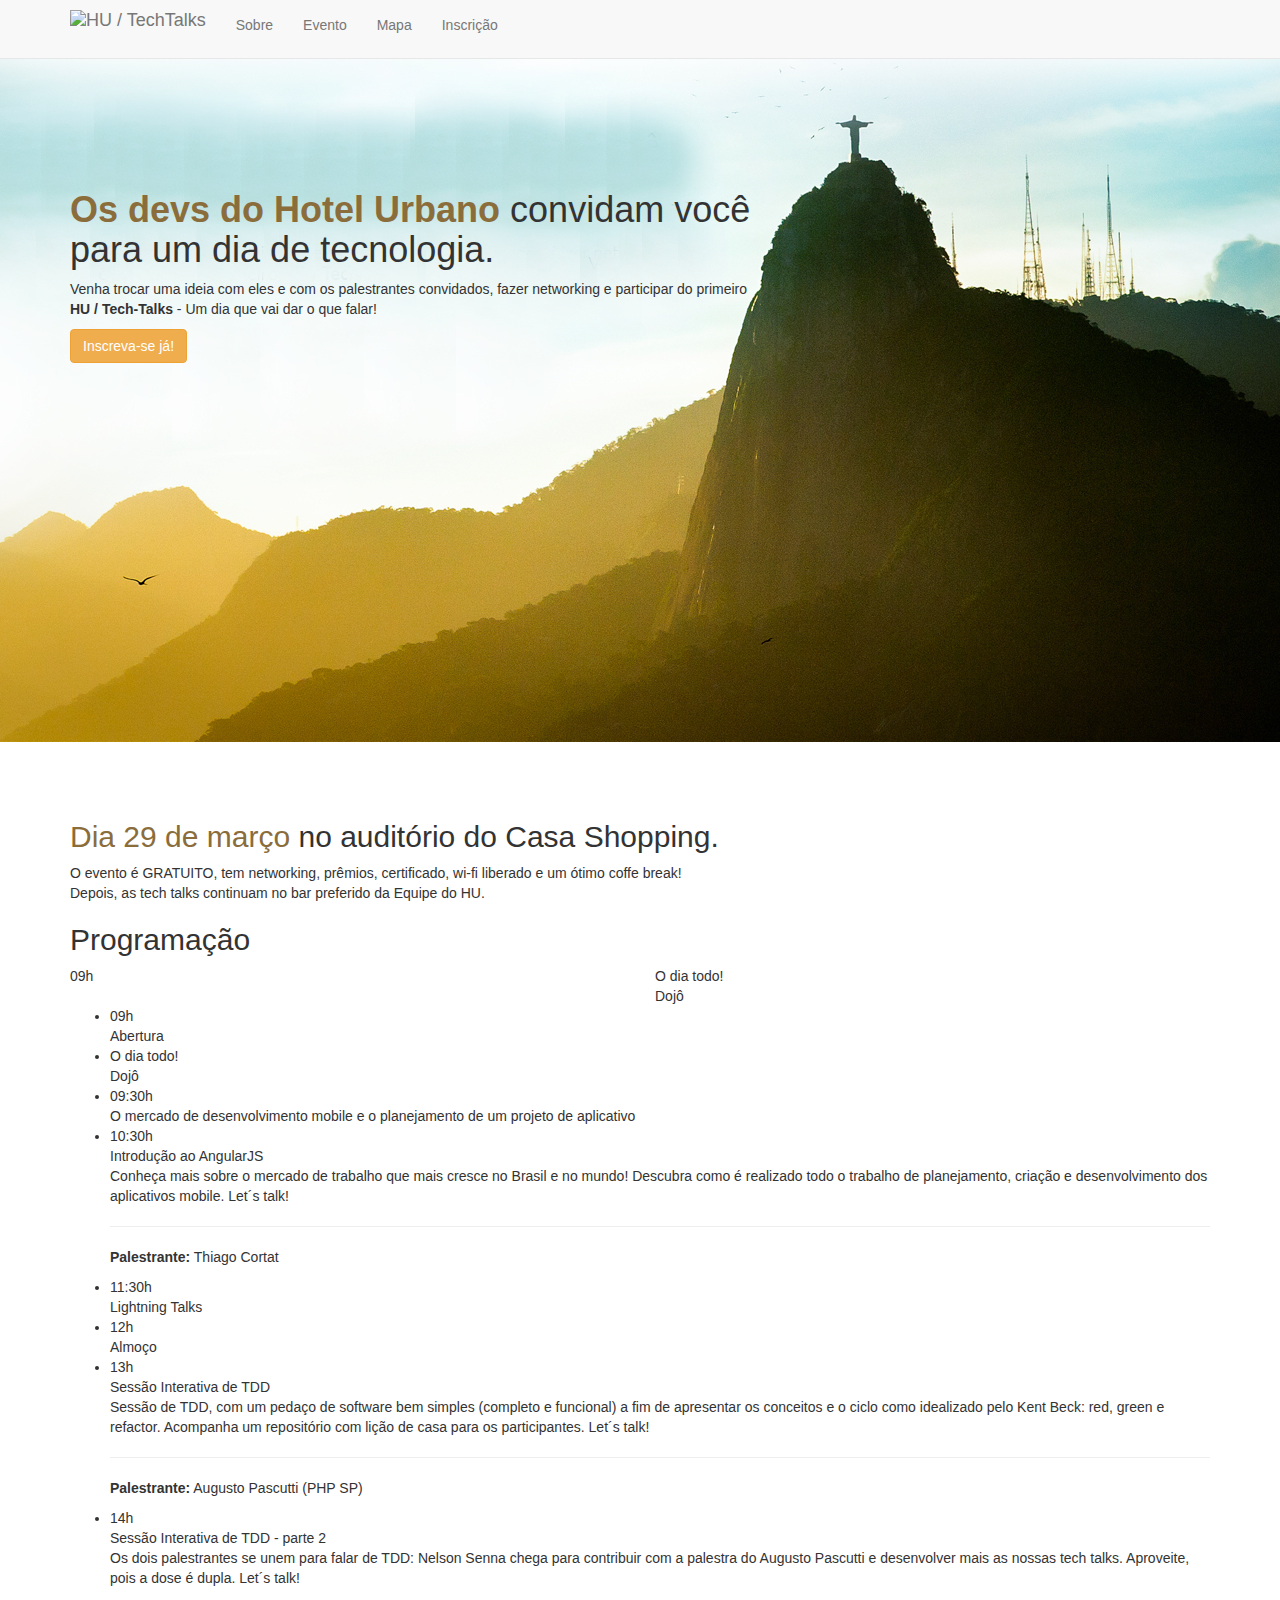
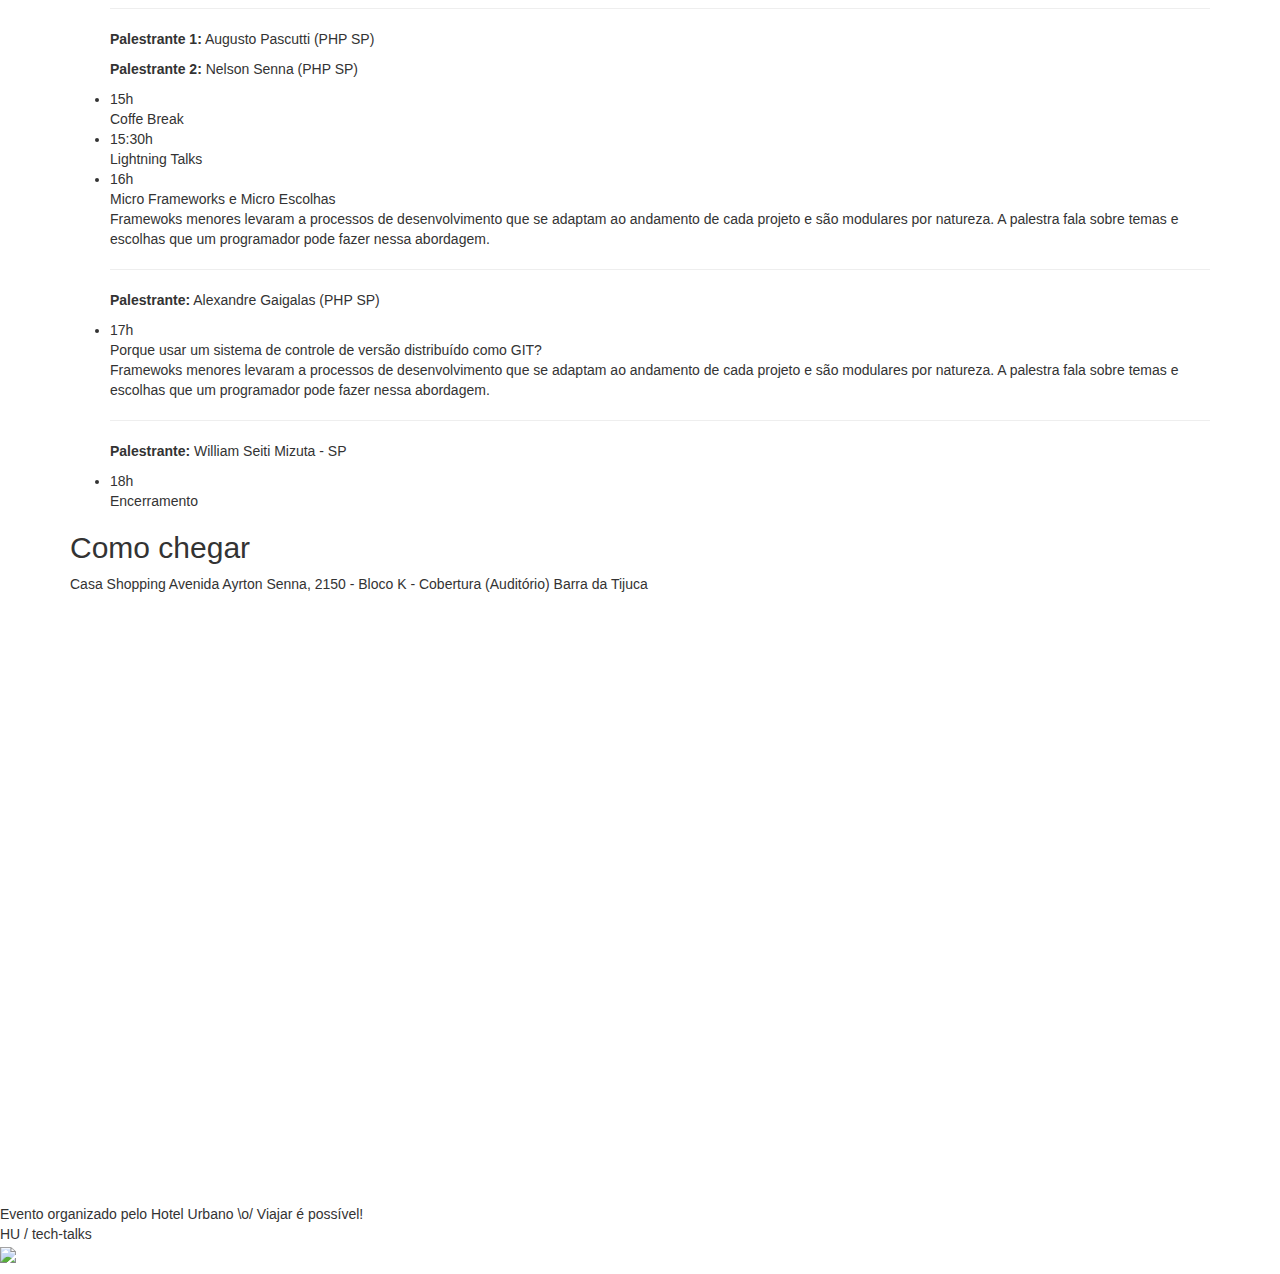
==== index.html @ f96231cd "first commit" ====
<html lang="pt-br">
<head>
    <meta charset="utf-8">
    <meta http-equiv="X-UA-Compatible" content="IE=edge">
    <meta name="viewport" content="width=device-width, initial-scale=1">
    <meta name="description" content="">
    <meta name="author" content="">
    <link rel="shortcut icon" href="../../assets/ico/favicon.ico">

    <title>HU Tech Talk 2014</title>

    <!-- Bootstrap core CSS -->
    <link href="./css/bootstrap.min.css" rel="stylesheet">
    <!-- HU Tech Talk Theme -->
    <link href="./css/techtalk-theme.css" rel="stylesheet">

    <!-- Custom styles for this template -->
    <link href="navbar-fixed-top.css" rel="stylesheet">

    <!-- Just for debugging purposes. Don't actually copy this line! -->
    <!--[if lt IE 9]><script src="../../assets/js/ie8-responsive-file-warning.js"></script><![endif]-->

    <!-- HTML5 shim and Respond.js IE8 support of HTML5 elements and media queries -->
    <!--[if lt IE 9]>
      <script src="https://oss.maxcdn.com/libs/html5shiv/3.7.0/html5shiv.js"></script>
      <script src="https://oss.maxcdn.com/libs/respond.js/1.4.2/respond.min.js"></script>
    <![endif]-->
  </head>

  <body>

    <!-- Fixed navbar -->
    <div class="navbar navbar-default navbar-fixed-top" role="navigation">
      <div class="container">
        <div class="navbar-header">
          <button type="button" class="navbar-toggle" data-toggle="collapse" data-target=".navbar-collapse">
            <span class="sr-only">Toggle navigation</span>
            <span class="icon-bar"></span>
            <span class="icon-bar"></span>
            <span class="icon-bar"></span>
          </button>
          <a class="navbar-brand" href="#">
            <img class="img-responsive" src="./images/logo-techtalks.jpg" alt="HU / TechTalks" style="margin-top: -5px;"></a>
        </div>
        <div class="navbar-collapse collapse">
          <ul class="nav navbar-nav">
            <li><a href="#">Sobre</a></li>
            <li><a href="#evento">Evento</a></li>
            <li><a href="#mapa">Mapa</a></li>
            <li><a href="#inscricao">Inscrição</a></li>
            
          </ul>
          <ul class="nav navbar-nav navbar-right">
            <li><a><div class="fb-like" data-href="https://developers.facebook.com/docs/plugins/" data-width="450" data-layout="standard" data-action="like" data-show-faces="true" data-share="true"></div></a></li>
          
          </ul>
        </div><!--/.nav-collapse -->
      </div>
    </div>


    <div class="container">
      <div class="row-fluid" style="height:800px;">
        <div class="row-fluid" style="z-index:10;position: absolute;top: 170; ">
          <div style="width:688px;">
            <h1>
              <span class="text-warning"><b>Os devs do Hotel Urbano</b></span>
              <span color="black">convidam você</span> para um dia de tecnologia.
            </h1>
            <p>Venha trocar uma ideia com eles e com os palestrantes convidados,
            fazer networking e participar do primeiro <strong>HU / Tech-Talks</strong> -
            Um dia que vai dar o que falar!</p>
            <button type="button" class="btn btn-warning">Inscreva-se já!</button>
          </div>
        </div>
      </div>

      <div class="bs-component">
        <h2>
          <a id="evento" class="text-warning">Dia 29 de março</a>
          no auditório do Casa Shopping.
        </h2>
        <p>O evento é GRATUITO, tem networking, prêmios, certificado, wi-fi liberado
        e um ótimo coffe break!<br />
        Depois, as tech talks continuam no bar preferido da Equipe do HU.
        </p>
      </div>
      <div class="bs-component">
        <h2>Programação</h2>
        <div class="row">
          <div class="col-md-6"><spam class="hora">09h</spam><spam class="linha"></spam></div>
          <div class="col-md-6">
            <div class="hora">O dia todo!</div>
            <div>Dojô</div>
           </div>
        </div>
        <ul>
          <li>
            <div><spam class="hora">09h</spam><spam class="linha"></spam></div>
            <div>Abertura</div>
          </li>
          <li>
            <div><spam class="hora">O dia todo!</spam><spam class="linha"></spam></div>
            <div>Dojô</div>
          </li>
          <li>
            <div><spam class="hora">09:30h</spam><spam class="linha"></spam></div>
            <div>
              O mercado de desenvolvimento mobile e o planejamento de um
              projeto de aplicativo<i class="icon-more icon-circle-arrow-down"></i>
            </div>
          </li>
          <li>
            <div><spam class="hora">10:30h</spam><spam class="linha"></spam></div>
            <div>Introdução ao AngularJS<i class="icon-more icon-circle-arrow-down"></i></div>
            <div class="detail">
              <p>
                Conheça mais sobre o mercado de trabalho que mais cresce no Brasil 
                e no mundo! Descubra como é realizado todo o trabalho de 
                planejamento, criação e desenvolvimento dos aplicativos mobile. 
                Let´s talk!
              </p>
              <hr />
              <p>
                <strong>Palestrante:</strong> Thiago Cortat
                <a href="https://github.com/thiagocortat" target="_blank"><i class="icon-github"></i></a>
                <a href="http://www.linkedin.com/pub/thiago-cortat/26/aa4/ba9" target="_blank"><i class="icon-linkedin"></i></a>
              </p>
            </div>
          </li>
          <li>
            <div><spam class="hora">11:30h</spam><spam class="linha"></spam></div>
            <div>Lightning Talks</div>
          </li>
          <li>
            <div><spam class="hora">12h</spam><spam class="linha"></spam></div>
            <div>Almoço</div>
          </li>
          <li>
            <div><spam class="hora">13h</spam><spam class="linha"></spam></div>
            <div>Sessão Interativa de TDD<i class="icon-more icon-circle-arrow-down"></i></div>
            <div class="detail">
              <p>
                Sessão de TDD, com um pedaço de software bem simples (completo e 
                funcional) a fim de apresentar os conceitos e o ciclo como 
                idealizado pelo Kent Beck: red, green e refactor. Acompanha 
                um repositório com lição de casa para os participantes. 
                Let´s talk!
              </p>
              <hr />
              <p>
                <strong>Palestrante:</strong> Augusto Pascutti (PHP SP)
                <a href="https://github.com/augustohp" target="_blank"><i class="icon-github"></i></a>
                <a href="http://www.linkedin.com/in/augustopascutti" target="_blank"><i class="icon-linkedin"></i></a>
              </p>
            </div>
          </li>
          <li>
            <div><spam class="hora">14h</spam><spam class="linha"></spam></div>
            <div>Sessão Interativa de TDD - parte 2<i class="icon-more icon-circle-arrow-down"></i></div>
            <div class="detail">
              <p>
                Os dois palestrantes se unem para falar de TDD: Nelson Senna 
                chega para contribuir com a palestra do Augusto Pascutti e 
                desenvolver mais as nossas tech talks. 
                Aproveite, pois a dose é dupla. 
                Let´s talk!
              </p>
              <hr />
              <p>
                <strong>Palestrante 1:</strong> Augusto Pascutti (PHP SP)
                <a href="https://github.com/augustohp" target="_blank"><i class="icon-github"></i></a>
                <a href="http://www.linkedin.com/in/augustopascutti" target="_blank"><i class="icon-linkedin"></i></a>
              </p>
              <p>
                <strong>Palestrante 2:</strong> Nelson Senna (PHP SP)
                <a href="https://github.com/nelsonsar" target="_blank"><i class="icon-github"></i></a>
              </p>
            </div>
          </li>
          <li>
            <div><spam class="hora">15h</spam><spam class="linha"></spam></div>
            <div>Coffe Break</div>
          </li>
          <li>
            <div><spam class="hora">15:30h</spam><spam class="linha"></spam></div>
            <div>Lightning Talks</div>
          </li>
          <li>
            <div><spam class="hora">16h</spam><spam class="linha"></spam></div>
            <div>Micro Frameworks e Micro Escolhas<i class="icon-more icon-circle-arrow-down"></i></div>
            <div class="detail">
              <p>
                Framewoks menores levaram a processos de desenvolvimento que se 
                adaptam ao andamento de cada projeto e são modulares por natureza.
                A palestra fala sobre temas e escolhas que um programador pode 
                fazer nessa abordagem.
              </p>
              <hr />
              <p>
                <strong>Palestrante:</strong> Alexandre Gaigalas (PHP SP)
                <a href="https://github.com/alganet" target="_blank"><i class="icon-github"></i></a>
              </p>
            </div>
          </li>
          <li>
            <div><spam class="hora">17h</spam><spam class="linha"></spam></div>
            <div>Porque usar um sistema de controle de versão distribuído como GIT?<i class="icon-more icon-circle-arrow-down"></i></div>
            <div class="detail">
              <p>
                Framewoks menores levaram a processos de desenvolvimento que se 
                adaptam ao andamento de cada projeto e são modulares por natureza.
                A palestra fala sobre temas e escolhas que um programador pode 
                fazer nessa abordagem.
              </p>
              <hr />
              <p>
                <strong>Palestrante:</strong> William Seiti Mizuta - SP
                <a href="https://github.com/williammizuta" target="_blank"><i class="icon-github"></i></a>
                <a href="http://br.linkedin.com/in/williamseitimizuta" target="_blank"><i class="icon-linkedin"></i></a>
              </p>
            </div>
          </li>
          <li>
            <div><spam class="hora">18h</spam><spam class="linha"></spam></div>
            <div>Encerramento</div>
          </li>
        </ul>
      </div>
      <div class="bs-component">
        <h2>Como chegar</h2>
        <p>
          Casa Shopping
          Avenida Ayrton Senna, 2150 - Bloco K - Cobertura (Auditório)
          Barra da Tijuca
        </p>
        <iframe src="https://www.google.com/maps/embed?pb=!1m14!1m8!1m3!1d7345.636126575332!2d-43.364237429852714!3d-22.993716832357503!3m2!1i1024!2i768!4f13.1!3m3!1m2!1s0x9bda345156b14b%3A0x6773252cbb9a0ebb!2sAvenida+Ayrton+Senna%2C+2150+-+Jacarepagu%C3%A1!5e0!3m2!1spt-BR!2s!4v1394683220136" width="1024" height="600" frameborder="0" style="border:0"></iframe>
      </div>
    </div>

    <div class="bs-component">
      <div class="modal fade" id="registerModal">
        <div class="modal-dialog">
          <div class="modal-content">
            <div class="modal-header">
              <button type="button" class="close" data-dismiss="modal" aria-hidden="true">×</button>
              <h4 class="modal-title">Inscrição</h4>
            </div>
            <div class="modal-body">
              <form>
                <legend>O evento oferece 100 vagas na plateia. Aproveite que você está aqui e inscreva-se gratuitamente!</legend>
                <!-- Nome -->
                <div class="form-group">
                  <label class="col-lg-2 control-label" for="inputNome">Nome completo</label>
                  <div class="col-lg-10">
                    <input type="text" placeholder="Nome completo" id="inputNome" class="form-control" name="nome" />
                  </div>
                </div>
                <!-- tipo -->
                <div class="form-group">
                  <div class="col-lg-10">
                    <div class="radio">
                      <label>
                        <input type="radio" checked="" value="option1" id="optionsRadios1" name="tipo">
                        Estudante
                      </label>
                    </div>
                    <div class="radio">
                      <label>
                        <input type="radio" value="option2" id="optionsRadios2" name="tipo">
                        Profissional
                      </label>
                    </div>
                  </div>
                </div>
                <!-- RG -->
                <div class="form-group">
                  <label class="col-lg-2 control-label" for="inputRG">RG</label>
                  <div class="col-lg-10">
                    <input type="text" placeholder="RG" id="inputRG" class="form-control" name="rg" />
                  </div>
                </div>
                <!-- Nascimento -->
                <div class="form-group">
                  <label class="col-lg-2 control-label" for="inputDataNascimento">Data de Nascimento</label>
                  <div class="col-lg-10">
                    <input type="text" placeholder="Data de Nascimento" id="inputDataNascimento" class="form-control" name="nascimento" />
                  </div>
                </div>
                <!-- Empresa onde estuda e/ou trabalha -->
                <div class="form-group">
                  <label class="col-lg-2 control-label" for="inputInstituicao">Empresa onde estuda e/ou trabalha</label>
                  <div class="col-lg-10">
                    <input type="text" placeholder="Empresa onde estuda e/ou trabalha" id="inputInstituicao" class="form-control" name="instituicao" />
                  </div>
                </div>
              </form>
            </div>
            <div class="modal-footer">
              <button type="button" class="btn btn-warning" data-toggle="modal" data-target="#registerModal" >Inscreva-se já!</button>
            </div>
          </div>
        </div>
      </div>

    <footer>
      <div class="row">
        <div class="col-lg-12">
          <ul class="list-unstyled">
            <li>Evento organizado pelo Hotel Urbano \o/ Viajar é possível!</li>
            <li>HU / tech-talks<li>
            <li><img src="http://cdn.hotelurbano.com/images/logo/hotel-urbano.jpg"></li>
          </ul>
        </div>
      </div>
    </footer>
    <!-- Bootstrap core JavaScript
    ================================================== -->
    <script src="//ajax.googleapis.com/ajax/libs/jquery/1.11.0/jquery.min.js"></script>
    <script src="./js/bootstrap.min.js"></script>
    <div id="fb-root"></div>
    <script>(function(d, s, id) {
      var js, fjs = d.getElementsByTagName(s)[0];
      if (d.getElementById(id)) return;
      js = d.createElement(s); js.id = id;
      js.src = "//connect.facebook.net/pt_BR/all.js#xfbml=1";
      fjs.parentNode.insertBefore(js, fjs);
    }(document, 'script', 'facebook-jssdk'));</script>
  </body>
</html>
---- css/techtalk-theme.css ----
/*!
* Tema HU Tech Talks
* Copyright 2014 Hotel Urbano, Inc.
* HU DEV TEAM BUILDING DREAMS
* Authors:
*           Vitor Mattos
*           Luiz Eduardo Le Masson
*     
*/


/* Override do TopMenu */
.navbar-nav li a:hover{
    border-bottom: 2px solid orange;
}

/* Override Facebook LikeButton */
.fb-like {
  padding: 14px;
}

.pagination-centered {
  text-align: center;
}

body {
  background-image: url("../images/fundo.jpg");
  background-repeat: no-repeat;
  background-position: center 20px;
}

.bs-component li div:first-child {
    width: 50%;
}
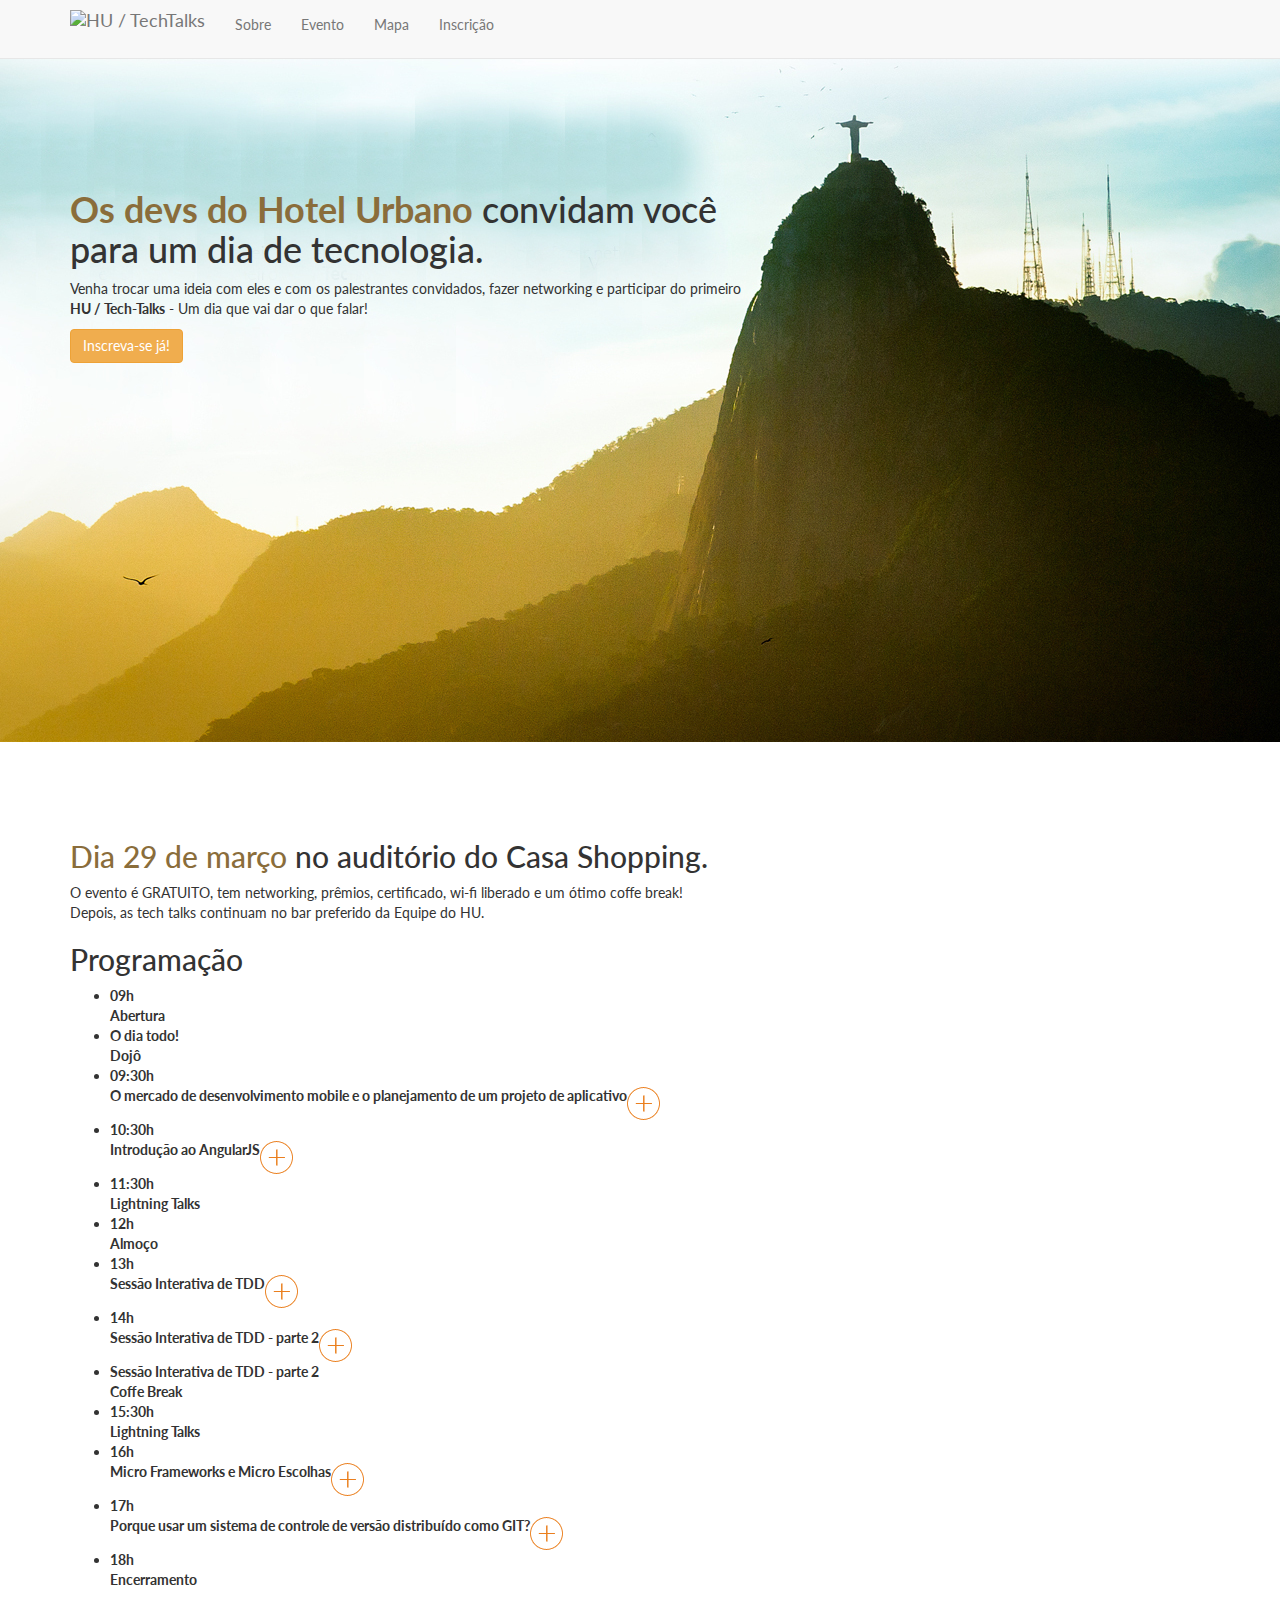
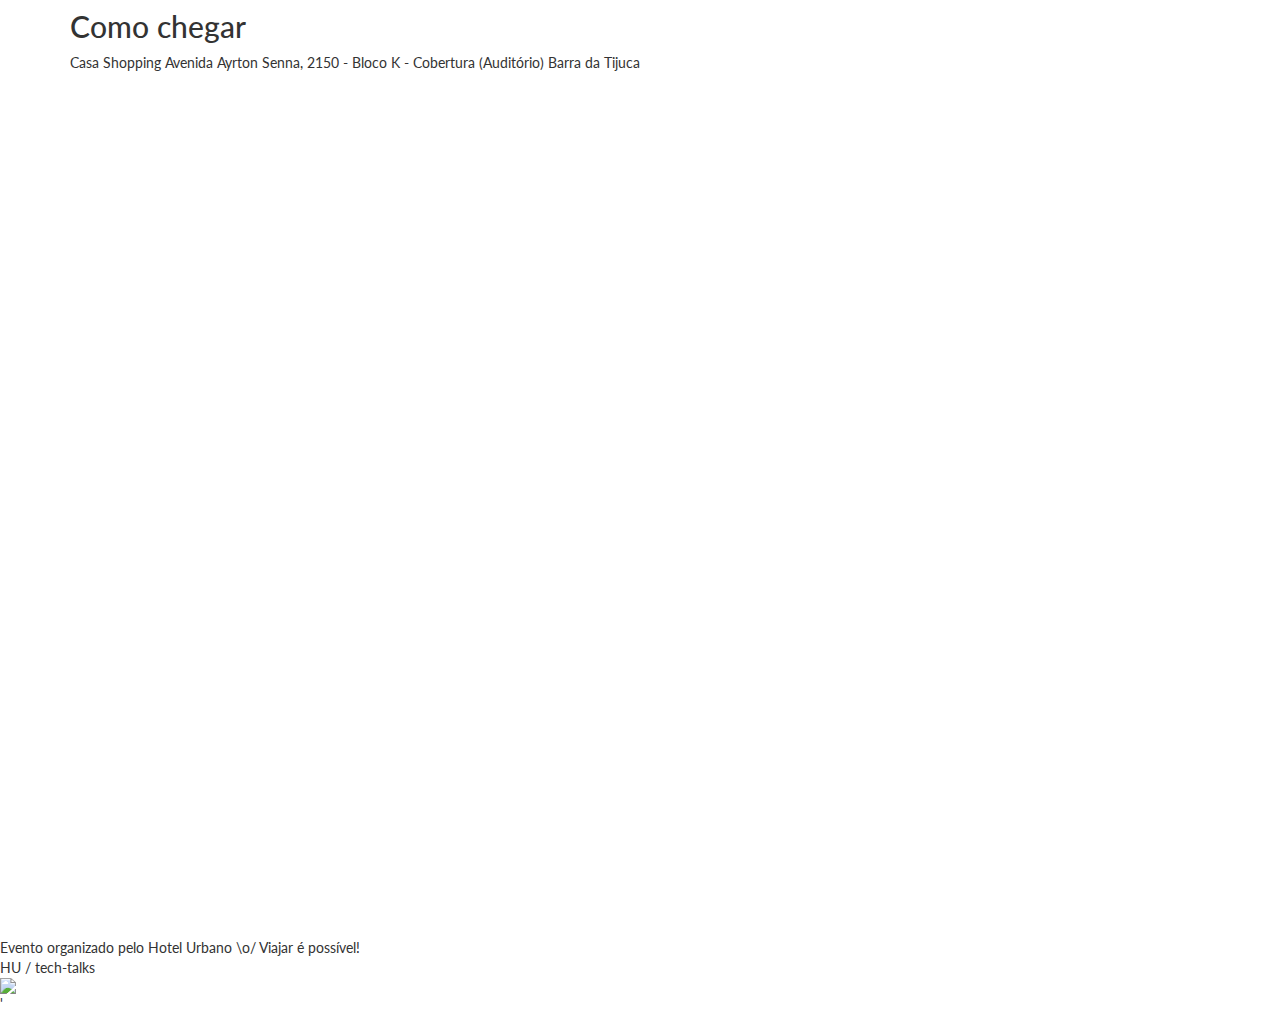
==== commit 840e51e3: "Google maps responsivo" ====
--- a/index.html
+++ b/index.html
@@ -1,4 +1,4 @@
-<html lang="pt-br">
+'<html lang="pt-br">
 <head>
     <meta charset="utf-8">
     <meta http-equiv="X-UA-Compatible" content="IE=edge">
@@ -16,6 +16,8 @@
 
     <!-- Custom styles for this template -->
     <link href="navbar-fixed-top.css" rel="stylesheet">
+
+    <link href="http://fonts.googleapis.com/css?family=Lato" rel="stylesheet" type="text/css" />
 
     <!-- Just for debugging purposes. Don't actually copy this line! -->
     <!--[if lt IE 9]><script src="../../assets/js/ie8-responsive-file-warning.js"></script><![endif]-->
@@ -70,14 +72,14 @@
             <p>Venha trocar uma ideia com eles e com os palestrantes convidados,
             fazer networking e participar do primeiro <strong>HU / Tech-Talks</strong> -
             Um dia que vai dar o que falar!</p>
-            <button type="button" class="btn btn-warning">Inscreva-se já!</button>
+            <button type="button" class="btn btn-warning" data-toggle="modal" data-target="#registerModal">Inscreva-se já!</button>
           </div>
         </div>
       </div>
 
-      <div class="bs-component">
+      <div class="bs-component" id="evento">
         <h2>
-          <a id="evento" class="text-warning">Dia 29 de março</a>
+          <a class="text-warning">Dia 29 de março</a>
           no auditório do Casa Shopping.
         </h2>
         <p>O evento é GRATUITO, tem networking, prêmios, certificado, wi-fi liberado
@@ -87,58 +89,63 @@
       </div>
       <div class="bs-component">
         <h2>Programação</h2>
-        <div class="row">
-          <div class="col-md-6"><spam class="hora">09h</spam><spam class="linha"></spam></div>
-          <div class="col-md-6">
-            <div class="hora">O dia todo!</div>
-            <div>Dojô</div>
-           </div>
-        </div>
         <ul>
           <li>
-            <div><spam class="hora">09h</spam><spam class="linha"></spam></div>
-            <div>Abertura</div>
-          </li>
-          <li>
-            <div><spam class="hora">O dia todo!</spam><spam class="linha"></spam></div>
-            <div>Dojô</div>
-          </li>
-          <li>
-            <div><spam class="hora">09:30h</spam><spam class="linha"></spam></div>
-            <div>
+            <div><spam class="hora"><strong>09h</strong></spam><spam class="linha"></spam></div>
+            <div><strong>Abertura</strong></div>
+          </li>
+          <li>
+            <div><spam class="hora"><strong>O dia todo!</strong></spam><spam class="linha"></spam></div>
+            <div><strong>Dojô</strong></div>
+          </li>
+          <li>
+            <div><spam class="hora"><strong>09:30h</strong></spam><spam class="linha"></spam></div>
+            <div><strong>
               O mercado de desenvolvimento mobile e o planejamento de um
-              projeto de aplicativo<i class="icon-more icon-circle-arrow-down"></i>
-            </div>
-          </li>
-          <li>
-            <div><spam class="hora">10:30h</spam><spam class="linha"></spam></div>
-            <div>Introdução ao AngularJS<i class="icon-more icon-circle-arrow-down"></i></div>
-            <div class="detail">
-              <p>
-                Conheça mais sobre o mercado de trabalho que mais cresce no Brasil 
-                e no mundo! Descubra como é realizado todo o trabalho de 
-                planejamento, criação e desenvolvimento dos aplicativos mobile. 
-                Let´s talk!
+              projeto de aplicativo<i class="show-more cus-open"></i></strong>
+            </div>
+            <div class="detail">
+              <p>
+                Conheça mais sobre o mercado de trabalho que mais cresce no
+                Brasil e no mundo! Descubra como é realizado todo o trabalho 
+                de planejamento, criação e desenvolvimento dos aplicativos mobile. Let´s talk!
               </p>
               <hr />
               <p>
                 <strong>Palestrante:</strong> Thiago Cortat
-                <a href="https://github.com/thiagocortat" target="_blank"><i class="icon-github"></i></a>
-                <a href="http://www.linkedin.com/pub/thiago-cortat/26/aa4/ba9" target="_blank"><i class="icon-linkedin"></i></a>
-              </p>
-            </div>
-          </li>
-          <li>
-            <div><spam class="hora">11:30h</spam><spam class="linha"></spam></div>
-            <div>Lightning Talks</div>
-          </li>
-          <li>
-            <div><spam class="hora">12h</spam><spam class="linha"></spam></div>
-            <div>Almoço</div>
-          </li>
-          <li>
-            <div><spam class="hora">13h</spam><spam class="linha"></spam></div>
-            <div>Sessão Interativa de TDD<i class="icon-more icon-circle-arrow-down"></i></div>
+                <a href="https://github.com/thiagocortat" target="_blank"><i class="cus-github"></i></a>
+                <a href="http://www.linkedin.com/pub/thiago-cortat/26/aa4/ba9" target="_blank"><i class="cus-linkedin"></i></a>
+              </p>
+            </div>
+          </li>
+          <li>
+            <div><spam class="hora"><strong>10:30h</strong></spam><spam class="linha"></spam></div>
+            <div><strong>Introdução ao AngularJS<i class="show-more cus-open"></i></strong></div>
+            <div class="detail">
+              <p>
+                Veja nesta palestra como o AngularJS pode ajudar a melhorar a 
+                experiência num site e como este framework mvc facilita a 
+                utilização de ajaz e templates em javascript. Let´s Talk!
+              </p>
+              <hr />
+              <p>
+                <strong>Palestrante:</strong> Robson Ventura
+                <a href="https://github.com/robsonvnt" target="_blank"><i class="cus-github"></i></a>
+                <a href="http://www.linkedin.com/pub/robson-ventura-rodrigues/18/a60/786" target="_blank"><i class="cus-linkedin"></i></a>
+              </p>
+            </div>
+          </li>
+          <li>
+            <div><spam class="hora"><strong>11:30h</strong></spam><spam class="linha"></spam></div>
+            <div><strong>Lightning Talks</strong></div>
+          </li>
+          <li>
+            <div><spam class="hora"><strong>12h</strong></spam><spam class="linha"></spam></div>
+            <div><strong>Almoço</strong></div>
+          </li>
+          <li>
+            <div><spam class="hora"><strong>13h</strong></spam><spam class="linha"></spam></div>
+            <div><strong>Sessão Interativa de TDD</strong><i class="show-more cus-open"></i></div>
             <div class="detail">
               <p>
                 Sessão de TDD, com um pedaço de software bem simples (completo e 
@@ -150,14 +157,14 @@
               <hr />
               <p>
                 <strong>Palestrante:</strong> Augusto Pascutti (PHP SP)
-                <a href="https://github.com/augustohp" target="_blank"><i class="icon-github"></i></a>
-                <a href="http://www.linkedin.com/in/augustopascutti" target="_blank"><i class="icon-linkedin"></i></a>
-              </p>
-            </div>
-          </li>
-          <li>
-            <div><spam class="hora">14h</spam><spam class="linha"></spam></div>
-            <div>Sessão Interativa de TDD - parte 2<i class="icon-more icon-circle-arrow-down"></i></div>
+                <a href="https://github.com/augustohp" target="_blank"><i class="cus-github"></i></a>
+                <a href="http://www.linkedin.com/in/augustopascutti" target="_blank"><i class="cus-linkedin"></i></a>
+              </p>
+            </div>
+          </li>
+          <li>
+            <div><spam class="hora"><strong>14h</strong></spam><spam class="linha"></spam></div>
+            <div><strong>Sessão Interativa de TDD - parte 2</strong><i class="show-more cus-open"></i></div>
             <div class="detail">
               <p>
                 Os dois palestrantes se unem para falar de TDD: Nelson Senna 
@@ -169,26 +176,26 @@
               <hr />
               <p>
                 <strong>Palestrante 1:</strong> Augusto Pascutti (PHP SP)
-                <a href="https://github.com/augustohp" target="_blank"><i class="icon-github"></i></a>
-                <a href="http://www.linkedin.com/in/augustopascutti" target="_blank"><i class="icon-linkedin"></i></a>
+                <a href="https://github.com/augustohp" target="_blank"><i class="cus-github"></i></a>
+                <a href="http://www.linkedin.com/in/augustopascutti" target="_blank"><i class="cus-linkedin"></i></a>
               </p>
               <p>
                 <strong>Palestrante 2:</strong> Nelson Senna (PHP SP)
-                <a href="https://github.com/nelsonsar" target="_blank"><i class="icon-github"></i></a>
-              </p>
-            </div>
-          </li>
-          <li>
-            <div><spam class="hora">15h</spam><spam class="linha"></spam></div>
-            <div>Coffe Break</div>
-          </li>
-          <li>
-            <div><spam class="hora">15:30h</spam><spam class="linha"></spam></div>
-            <div>Lightning Talks</div>
-          </li>
-          <li>
-            <div><spam class="hora">16h</spam><spam class="linha"></spam></div>
-            <div>Micro Frameworks e Micro Escolhas<i class="icon-more icon-circle-arrow-down"></i></div>
+                <a href="https://github.com/nelsonsar" target="_blank"><i class="cus-github"></i></a>
+              </p>
+            </div>
+          </li>
+          <li>
+            <div><spam class="hora"><strong>Sessão Interativa de TDD - parte 2</strong></spam><spam class="linha"></spam></div>
+            <div><strong>Coffe Break</strong></div>
+          </li>
+          <li>
+            <div><spam class="hora"><strong>15:30h</strong></spam><spam class="linha"></spam></div>
+            <div><strong>Lightning Talks</strong></div>
+          </li>
+          <li>
+            <div><spam class="hora"><strong>16h</strong></spam><spam class="linha"></spam></div>
+            <div><strong>Micro Frameworks e Micro Escolhas</strong><i class="show-more cus-open"></i></div>
             <div class="detail">
               <p>
                 Framewoks menores levaram a processos de desenvolvimento que se 
@@ -199,13 +206,13 @@
               <hr />
               <p>
                 <strong>Palestrante:</strong> Alexandre Gaigalas (PHP SP)
-                <a href="https://github.com/alganet" target="_blank"><i class="icon-github"></i></a>
-              </p>
-            </div>
-          </li>
-          <li>
-            <div><spam class="hora">17h</spam><spam class="linha"></spam></div>
-            <div>Porque usar um sistema de controle de versão distribuído como GIT?<i class="icon-more icon-circle-arrow-down"></i></div>
+                <a href="https://github.com/alganet" target="_blank"><i class="cus-github"></i></a>
+              </p>
+            </div>
+          </li>
+          <li>
+            <div><spam class="hora"><strong>17h</strong></spam><spam class="linha"></spam></div>
+            <div><strong>Porque usar um sistema de controle de versão distribuído como GIT?</strong><i class="show-more cus-open"></i></div>
             <div class="detail">
               <p>
                 Framewoks menores levaram a processos de desenvolvimento que se 
@@ -216,109 +223,173 @@
               <hr />
               <p>
                 <strong>Palestrante:</strong> William Seiti Mizuta - SP
-                <a href="https://github.com/williammizuta" target="_blank"><i class="icon-github"></i></a>
-                <a href="http://br.linkedin.com/in/williamseitimizuta" target="_blank"><i class="icon-linkedin"></i></a>
-              </p>
-            </div>
-          </li>
-          <li>
-            <div><spam class="hora">18h</spam><spam class="linha"></spam></div>
-            <div>Encerramento</div>
+                <a href="https://github.com/williammizuta" target="_blank"><i class="cus-github"></i></a>
+                <a href="http://br.linkedin.com/in/williamseitimizuta" target="_blank"><i class="cus-linkedin"></i></a>
+              </p>
+            </div>
+          </li>
+          <li>
+            <div><spam class="hora"><strong>18h</strong></spam><spam class="linha"></spam></div>
+            <div><strong>Encerramento</strong></div>
           </li>
         </ul>
       </div>
-      <div class="bs-component">
+      <div class="bs-component" id="mapa">
         <h2>Como chegar</h2>
         <p>
           Casa Shopping
           Avenida Ayrton Senna, 2150 - Bloco K - Cobertura (Auditório)
           Barra da Tijuca
         </p>
-        <iframe src="https://www.google.com/maps/embed?pb=!1m14!1m8!1m3!1d7345.636126575332!2d-43.364237429852714!3d-22.993716832357503!3m2!1i1024!2i768!4f13.1!3m3!1m2!1s0x9bda345156b14b%3A0x6773252cbb9a0ebb!2sAvenida+Ayrton+Senna%2C+2150+-+Jacarepagu%C3%A1!5e0!3m2!1spt-BR!2s!4v1394683220136" width="1024" height="600" frameborder="0" style="border:0"></iframe>
+        <div class="google-maps">
+          <iframe src="https://www.google.com/maps/embed?pb=!1m14!1m8!1m3!1d7345.636126575332!2d-43.364237429852714!3d-22.993716832357503!3m2!1i1024!2i768!4f13.1!3m3!1m2!1s0x9bda345156b14b%3A0x6773252cbb9a0ebb!2sAvenida+Ayrton+Senna%2C+2150+-+Jacarepagu%C3%A1!5e0!3m2!1spt-BR!2s!4v1394683220136" width="1024" height="600" frameborder="0" style="border:0"></iframe>
+        </div>
       </div>
     </div>
 
+
+<iframe name="hidden_iframe" id="hidden_iframe" style="display:none;" onload="if(submitted){$('#registerModal').modal('hide');$('#successModal').modal('show');}"></iframe>
+
+
+
     <div class="bs-component">
+
+<div class="modal fade" tabindex="-1" role="dialog" aria-hidden="true" id="successModal">
+  <div class="modal-dialog">
+    <div class="modal-content">
+
+      
+      <div class="modal-body">
+        <h3>A Inscrição foi realizada com sucesso.</h3>
+      </div>
+      <div class="modal-footer">
+        <button type="button" class="btn btn-success" data-dismiss="modal">OK</button>
+      </div>
+    </div>
+  </div>
+</div>
+
       <div class="modal fade" id="registerModal">
-        <div class="modal-dialog">
+        <div class="modal-dialog" style="width: 850px;">
           <div class="modal-content">
             <div class="modal-header">
               <button type="button" class="close" data-dismiss="modal" aria-hidden="true">×</button>
               <h4 class="modal-title">Inscrição</h4>
             </div>
             <div class="modal-body">
-              <form>
-                <legend>O evento oferece 100 vagas na plateia. Aproveite que você está aqui e inscreva-se gratuitamente!</legend>
-                <!-- Nome -->
-                <div class="form-group">
-                  <label class="col-lg-2 control-label" for="inputNome">Nome completo</label>
-                  <div class="col-lg-10">
-                    <input type="text" placeholder="Nome completo" id="inputNome" class="form-control" name="nome" />
-                  </div>
-                </div>
-                <!-- tipo -->
-                <div class="form-group">
-                  <div class="col-lg-10">
-                    <div class="radio">
-                      <label>
-                        <input type="radio" checked="" value="option1" id="optionsRadios1" name="tipo">
-                        Estudante
-                      </label>
+
+              <form action="https://docs.google.com/a/hotelurbano.com.br/forms/d/1MlVxL204Yoww86fU0JjKfYPZyuQ_GCkf3OlOl9XLlTQ/formResponse" method="POST" id="ss-form" target="hidden_iframe" onsubmit="submitted=true;" class="" >
+
+                <div class="row">
+                  <div class="col-xs-12 form-group">
+                      <input type="text" name="entry.1721024040" value="" class="form-control" id="entry_1721024040" dir="auto" aria-label="Nome completo  " 
+                      title="" placeholder="Nome completo">
+                  </div>
+                </div>
+
+                <div class="row">
+                  <div class="col-xs-12 form-group">
+                    <input type="text" name="entry.1601584164" value="" class="form-control" id="entry_1601584164" dir="auto" aria-label="Email  " title="" placeholder="Email">
+                  </div>
+                </div>
+
+                <div class="row">
+                      <div class="col-xs-2 form-group">
+                        <label>
+                          <input type="radio" name="entry.93769113" value="Estudante" id="group_93769113_1" role="checkbox">
+                          Estudante
+                        </label>
+                      </div>
+                      <div class="col-xs-10 form-group">
+                        <label>
+                          <input type="radio" name="entry.93769113" value="Profissional" id="group_93769113_2" role="checkbox" >
+                          Profissional
+                        </label>
+                      </div>
+                </div>
+
+                <div class="row">
+                    <div class="col-xs-6 form-group">
+                      <input type="text" name="entry.184509898" value="" class="form-control" id="entry_184509898" dir="auto" aria-label="RG  " 
+                      title="" placeholder="RG">
                     </div>
-                    <div class="radio">
-                      <label>
-                        <input type="radio" value="option2" id="optionsRadios2" name="tipo">
-                        Profissional
-                      </label>
+                    <div class="col-xs-6 form-group">
+                      <input type="date" name="entry.950994615" value="" class="form-control" dir="auto" id="entry_950994615" 
+                      aria-label="Data de nascimento" placeholder="Data de nascimento">
                     </div>
-                  </div>
-                </div>
-                <!-- RG -->
-                <div class="form-group">
-                  <label class="col-lg-2 control-label" for="inputRG">RG</label>
-                  <div class="col-lg-10">
-                    <input type="text" placeholder="RG" id="inputRG" class="form-control" name="rg" />
-                  </div>
-                </div>
-                <!-- Nascimento -->
-                <div class="form-group">
-                  <label class="col-lg-2 control-label" for="inputDataNascimento">Data de Nascimento</label>
-                  <div class="col-lg-10">
-                    <input type="text" placeholder="Data de Nascimento" id="inputDataNascimento" class="form-control" name="nascimento" />
-                  </div>
-                </div>
-                <!-- Empresa onde estuda e/ou trabalha -->
-                <div class="form-group">
-                  <label class="col-lg-2 control-label" for="inputInstituicao">Empresa onde estuda e/ou trabalha</label>
-                  <div class="col-lg-10">
-                    <input type="text" placeholder="Empresa onde estuda e/ou trabalha" id="inputInstituicao" class="form-control" name="instituicao" />
-                  </div>
-                </div>
-              </form>
+                </div>
+
+                <div class="row">
+                  <div class="col-xs-12 form-group">
+                    <input type="text" name="entry.1141575499" value="" class="form-control" id="entry_1141575499" dir="auto" aria-label="Empresa onde estuda ou trabalha  " title="" placeholder="Empresa onde estuda ou trabalha">
+                  </div>
+                </div>
+
+                <div class="row">
+                  <div class="col-xs-8 form-group">
+                    <input type="text" name="entry.198719820" value="" class="form-control" id="entry_198719820" dir="auto" aria-label="Cidade  " title="" placeholder="Cidade">
+                  </div>
+                  <div class="col-xs-4 form-group">
+                    <input type="text" name="entry.822721718" value="" class="form-control valid" id="entry_822721718" dir="auto" aria-label="Estado  " title=""placeholder="Estado">
+                  </div>
+                </div>
+
+                <div class="row">
+                  <div class="col-xs-12">
+                  <div class="form-group">
+                    <input type="text" name="entry.534361666" value="" class="form-control" id="entry_534361666" dir="auto" aria-label="Telefone para contato  " title="" placeholder="Telefone para contato">
+                  </div>
+                  </div>
+                </div>                  
+
+                  
+                <input type="hidden" name="draftResponse" value="[,,&quot;2853297978061666199&quot;]
+                ">
+                <input type="hidden" name="pageHistory" value="0">
+                <input type="hidden" name="fromEmail" value="false">
+
+                <input type="hidden" name="fbzx" value="2853297978061666199">
+                <input type="submit" name="submit" value="Enviar" id="ss-submit" style="display:none;">
+
+            </form>
+
+
+
             </div>
             <div class="modal-footer">
-              <button type="button" class="btn btn-warning" data-toggle="modal" data-target="#registerModal" >Inscreva-se já!</button>
+              <button type="button" class="btn btn-warning" onclick="$('#ss-submit').click();" >Enviar</button>
             </div>
           </div>
         </div>
       </div>
 
     <footer>
-      <div class="row">
-        <div class="col-lg-12">
-          <ul class="list-unstyled">
-            <li>Evento organizado pelo Hotel Urbano \o/ Viajar é possível!</li>
-            <li>HU / tech-talks<li>
-            <li><img src="http://cdn.hotelurbano.com/images/logo/hotel-urbano.jpg"></li>
-          </ul>
-        </div>
+      <div class="row-fluid">
+        <div class="span4">Evento organizado pelo Hotel Urbano \o/ Viajar é possível!</div>
+        <div class="span4">HU / tech-talks</div>
+        <div class="span4"><img src="http://cdn.hotelurbano.com/images/logo/hotel-urbano.jpg"></div>
       </div>
     </footer>
     <!-- Bootstrap core JavaScript
     ================================================== -->
     <script src="//ajax.googleapis.com/ajax/libs/jquery/1.11.0/jquery.min.js"></script>
     <script src="./js/bootstrap.min.js"></script>
+    <script>
+    $('.detail').hide();
+    $('.show-more').click(function(){
+        if($(this).hasClass('cus-open')) {
+            $(this).addClass('cus-close').removeClass('cus-open').parents('li').children('.detail').show('slideDown');
+        } else {
+            $(this).addClass('cus-open').removeClass('cus-close').parents('li').children('.detail').hide('slideUp');
+        }
+    });
+    </script>
     <div id="fb-root"></div>
+
+    <script>
+
+    </script>
+
     <script>(function(d, s, id) {
       var js, fjs = d.getElementsByTagName(s)[0];
       if (d.getElementById(id)) return;
@@ -326,5 +397,11 @@
       js.src = "//connect.facebook.net/pt_BR/all.js#xfbml=1";
       fjs.parentNode.insertBefore(js, fjs);
     }(document, 'script', 'facebook-jssdk'));</script>
+
+    <script type="text/javascript" src="https://docs.google.com/static/forms/client/js/4022864555-formviewer_prd__pt_br.js"></script>
+    <script type="text/javascript">H5F.setup(document.getElementById('ss-form'));_initFormViewer(
+        "[100,\x22#CCC\x22,[]\n]\n");
+    </script>
+
   </body>
-</html>+</html>'
--- a/css/techtalk-theme.css
+++ b/css/techtalk-theme.css
@@ -24,6 +24,7 @@
 }
 
 body {
+  font-family: 'Lato', sans-serif;
   background-image: url("../images/fundo.jpg");
   background-repeat: no-repeat;
   background-position: center 20px;
@@ -31,4 +32,45 @@
 
 .bs-component li div:first-child {
     width: 50%;
-}+}
+
+.sprite{background: url(../images/icons.png) no-repeat top left;}
+
+
+/* icons */
+[class^="cus-"],
+[class*=" cus-"] {
+  display: inline-block;
+  width: 17px;
+  height: 16px;
+  *margin-right: .3em;
+  line-height: 14px;
+  vertical-align: text-top;
+  background-image: url(../images/icons.png);
+  background-position: 14px 14px;
+  background-repeat: no-repeat;
+}
+[class^="cus-"]:last-child,
+[class*=" cus-"]:last-child {
+  *margin-left: 0;
+}
+
+.cus-close{ background-position: 0 0; width: 33px; height: 33px; } 
+.cus-github{ background-position: 0 -35px; width: 32px; height: 32px; } 
+.cus-hu{ background-position: 0 -69px; width: 40px; height: 22px; } 
+.cus-open{ background-position: 0 -93px; width: 33px; height: 33px; } 
+.cus-linkedin{ background-position: 0 -128px; width: 32px; height: 32px; }
+
+.google-maps {
+       position: relative;
+       padding-bottom: 75%; // This is the aspect ratio
+       height: 0;
+       overflow: hidden;
+   }
+   .google-maps iframe {
+       position: absolute;
+       top: 0;
+       left: 0;
+       width: 100% !important;
+       height: 100% !important;
+   }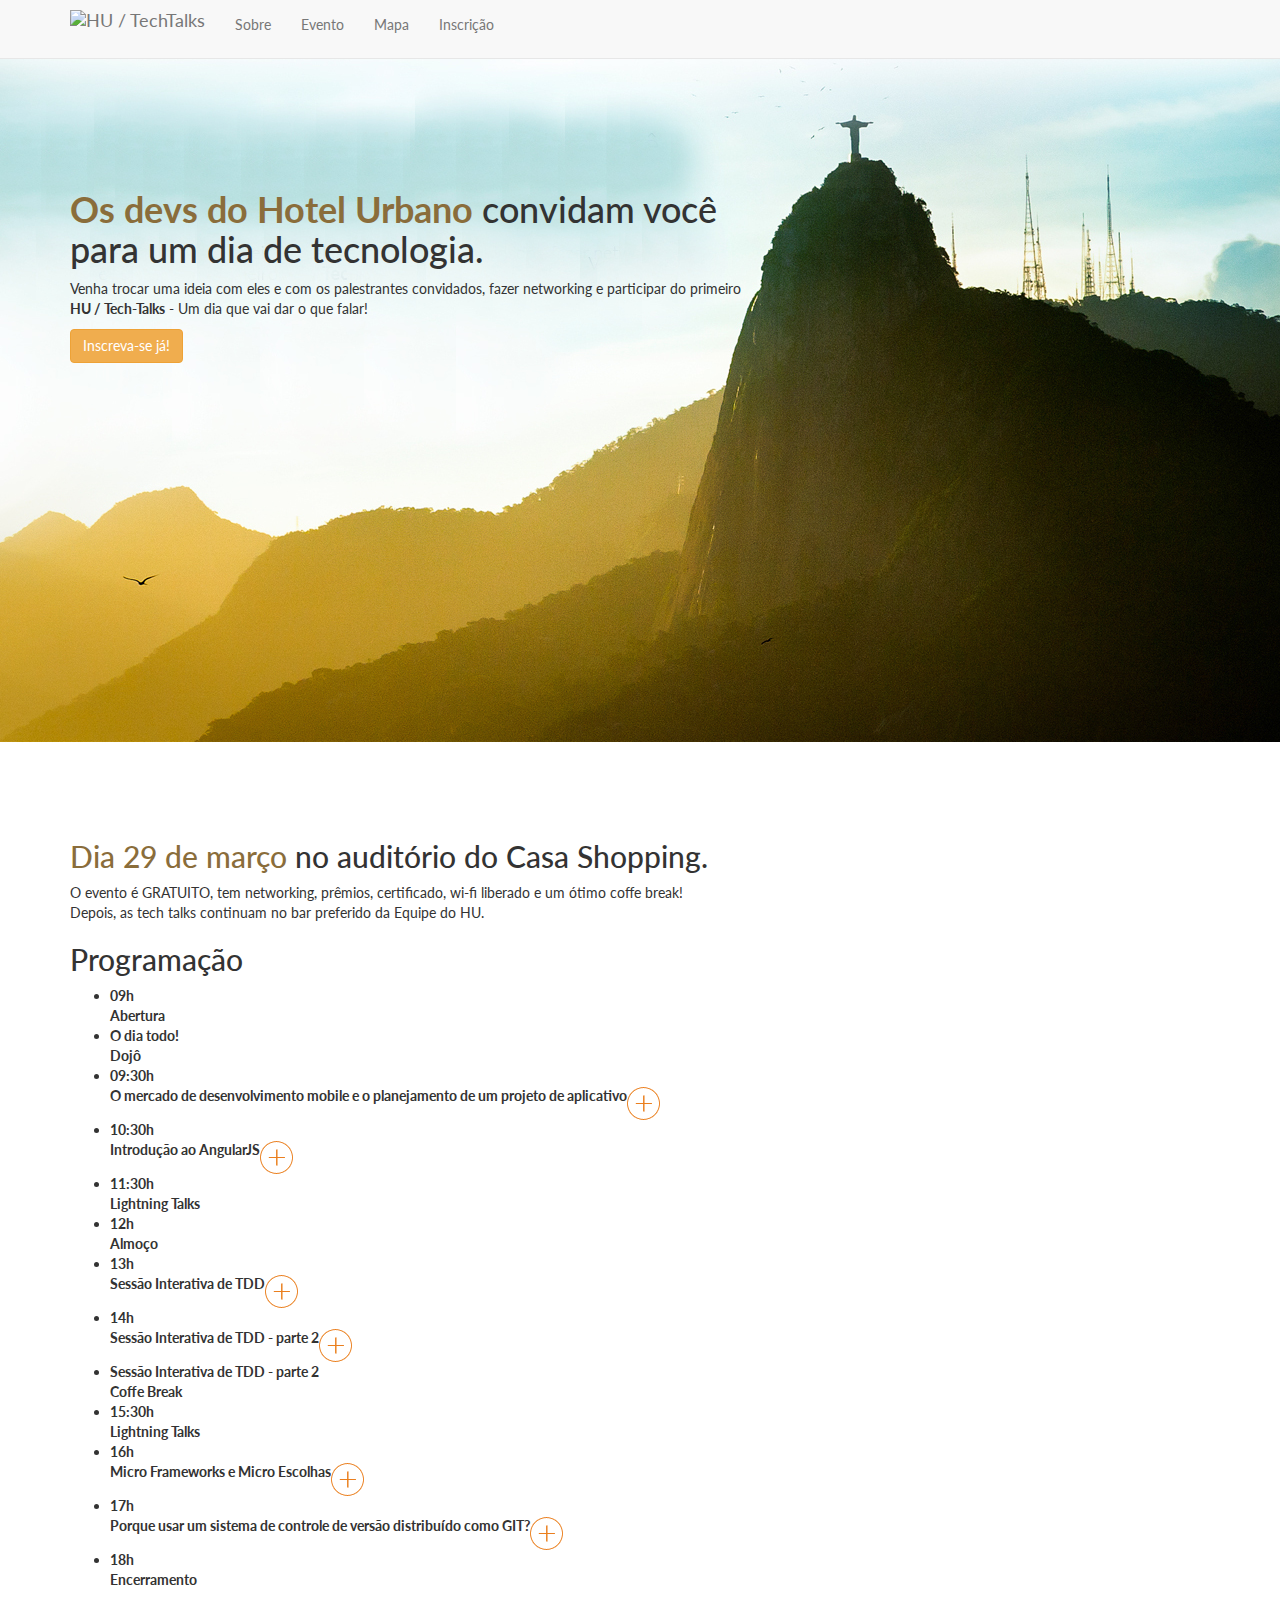
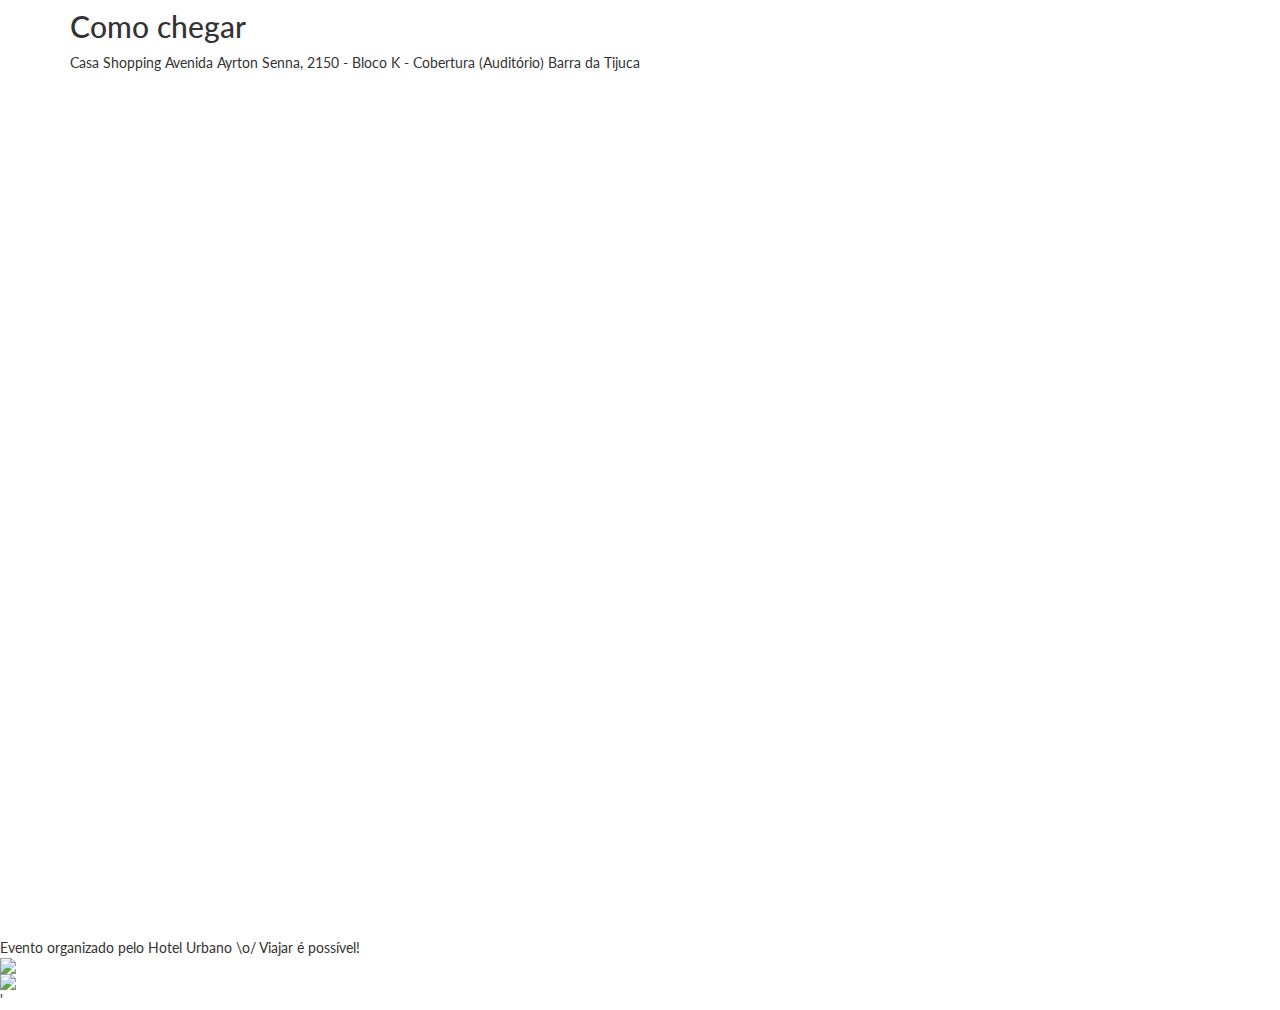
==== commit 964a6c21: "Update index.html" ====
--- a/index.html
+++ b/index.html
@@ -42,7 +42,7 @@
             <span class="icon-bar"></span>
           </button>
           <a class="navbar-brand" href="#">
-            <img class="img-responsive" src="./images/logo-techtalks.jpg" alt="HU / TechTalks" style="margin-top: -5px;"></a>
+            <img class="img-responsive" src="./images/logo-techtalks.png" alt="HU / TechTalks" style="margin-top: -5px;"></a>
         </div>
         <div class="navbar-collapse collapse">
           <ul class="nav navbar-nav">
@@ -366,7 +366,7 @@
     <footer>
       <div class="row-fluid">
         <div class="span4">Evento organizado pelo Hotel Urbano \o/ Viajar é possível!</div>
-        <div class="span4">HU / tech-talks</div>
+        <div class="span4"><img src="images/logo-footer.png" /></div>
         <div class="span4"><img src="http://cdn.hotelurbano.com/images/logo/hotel-urbano.jpg"></div>
       </div>
     </footer>
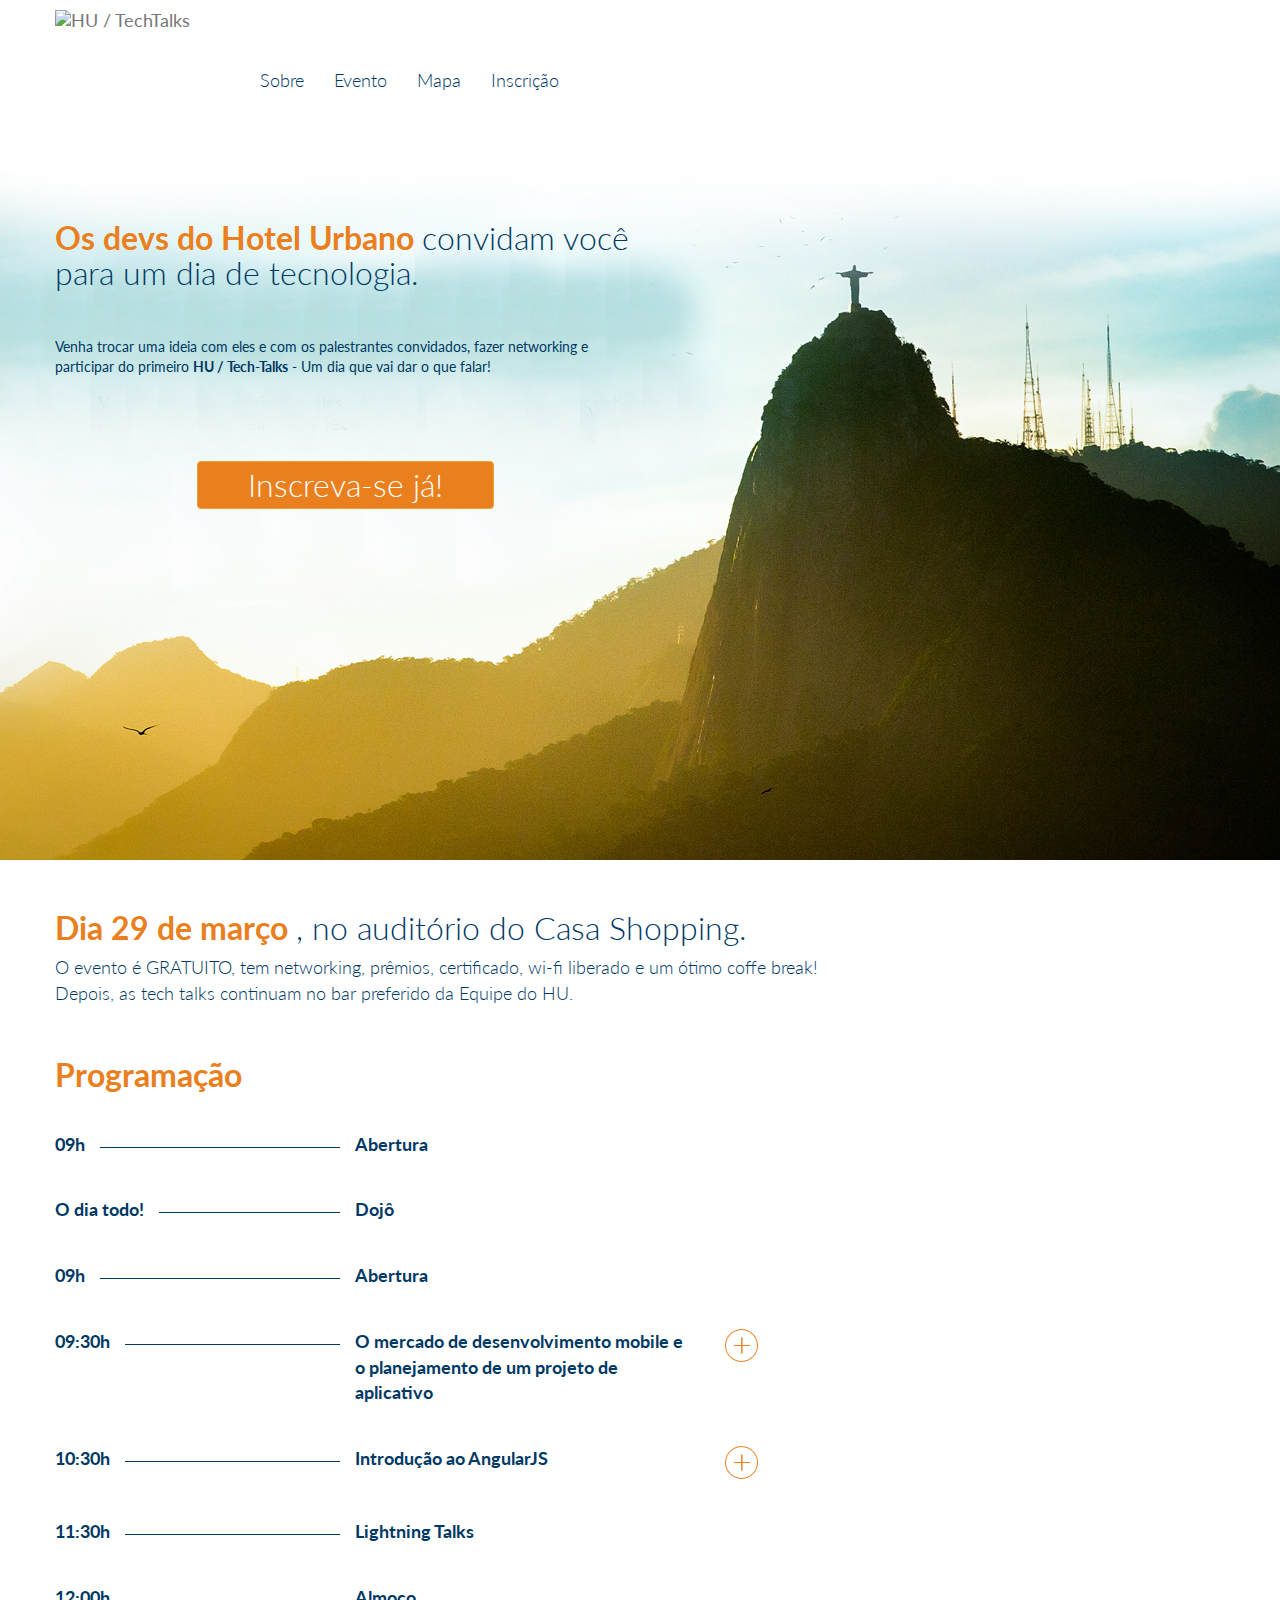
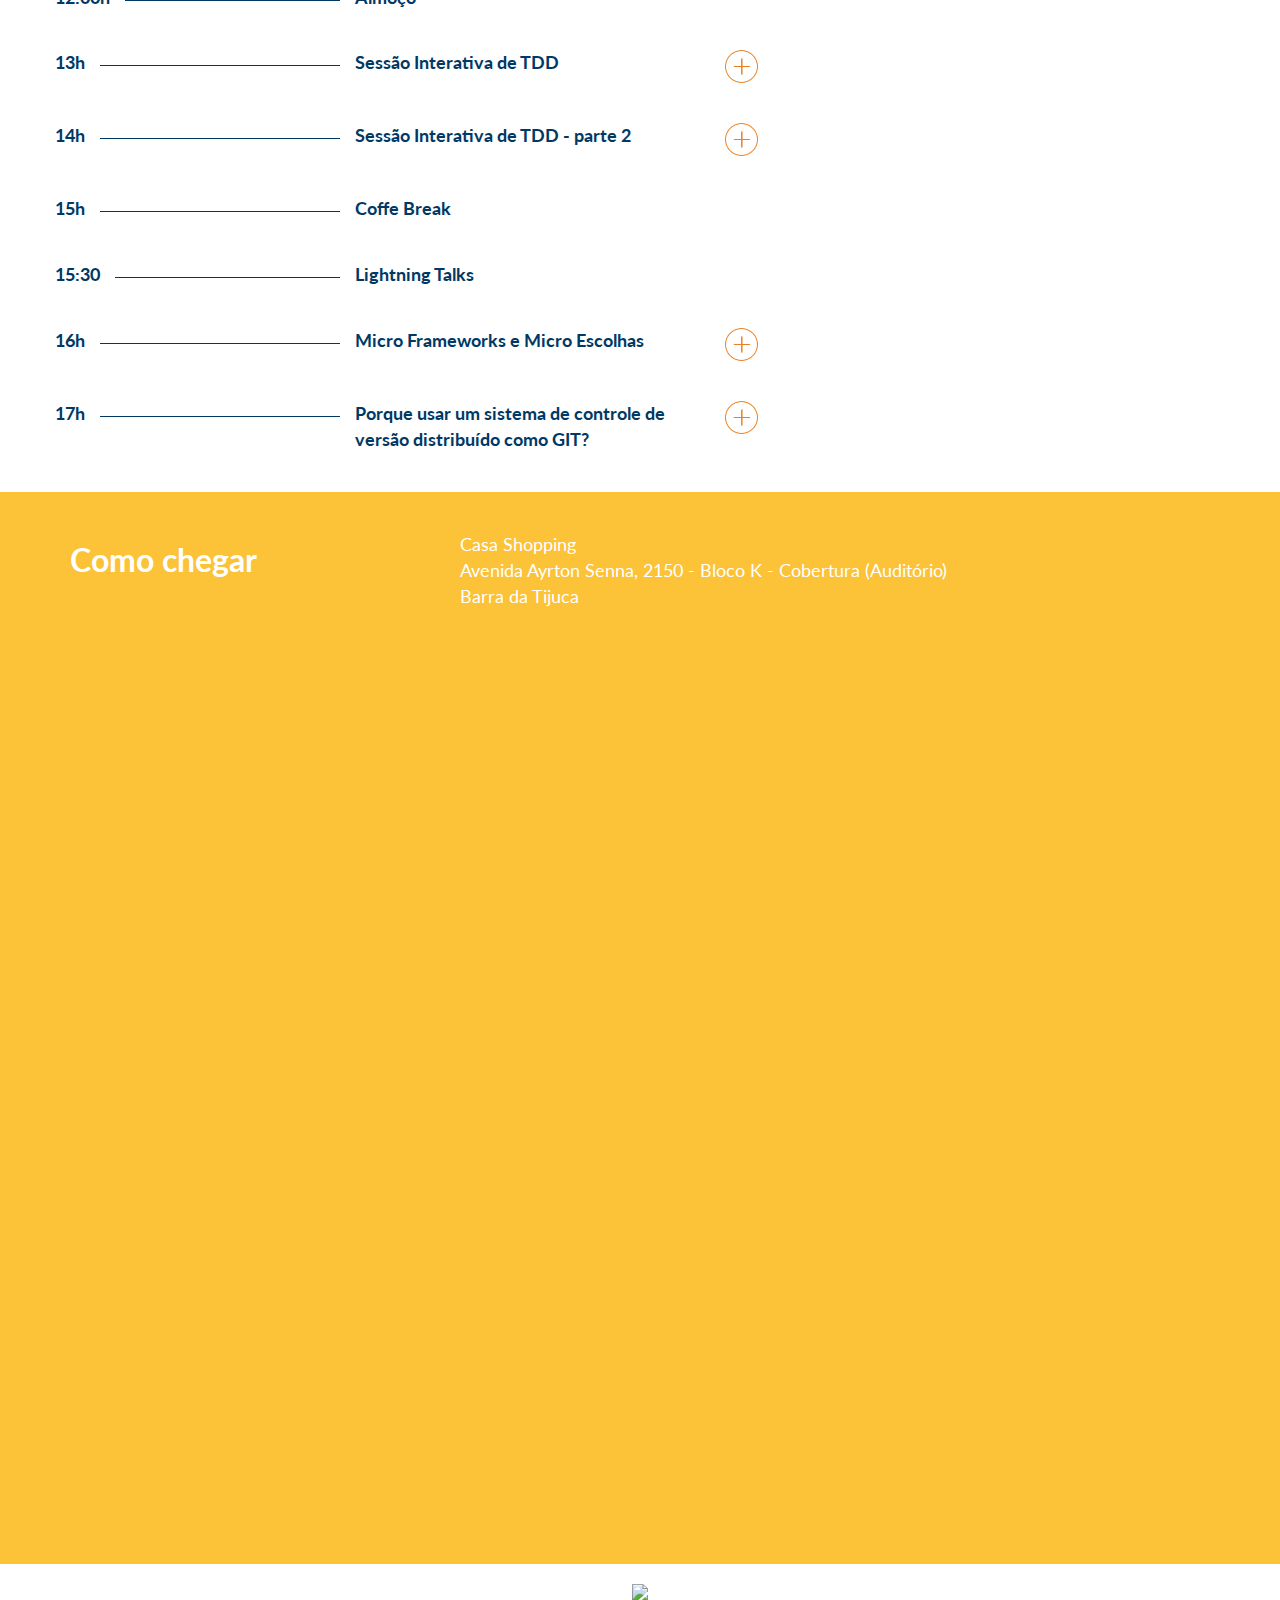
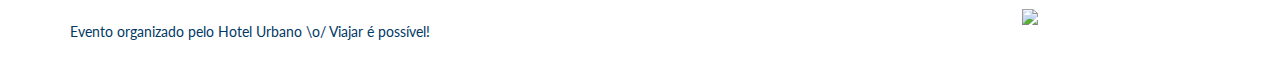
==== commit 949a5a3a: "Falta pouco." ====
--- a/index.html
+++ b/index.html
@@ -1,4 +1,4 @@
-'<html lang="pt-br">
+<html lang="pt-br">
 <head>
     <meta charset="utf-8">
     <meta http-equiv="X-UA-Compatible" content="IE=edge">
@@ -17,10 +17,7 @@
     <!-- Custom styles for this template -->
     <link href="navbar-fixed-top.css" rel="stylesheet">
 
-    <link href="http://fonts.googleapis.com/css?family=Lato" rel="stylesheet" type="text/css" />
-
-    <!-- Just for debugging purposes. Don't actually copy this line! -->
-    <!--[if lt IE 9]><script src="../../assets/js/ie8-responsive-file-warning.js"></script><![endif]-->
+	<link href="http://fonts.googleapis.com/css?family=Lato:400,300,700" rel="stylesheet"type="text/css">
 
     <!-- HTML5 shim and Respond.js IE8 support of HTML5 elements and media queries -->
     <!--[if lt IE 9]>
@@ -30,7 +27,6 @@
   </head>
 
   <body>
-
     <!-- Fixed navbar -->
     <div class="navbar navbar-default navbar-fixed-top" role="navigation">
       <div class="container">
@@ -45,236 +41,330 @@
             <img class="img-responsive" src="./images/logo-techtalks.png" alt="HU / TechTalks" style="margin-top: -5px;"></a>
         </div>
         <div class="navbar-collapse collapse">
-          <ul class="nav navbar-nav">
-            <li><a href="#">Sobre</a></li>
+          <ul class="nav navbar-nav light font18">
+            <li><a href="#sobre">Sobre</a></li>
             <li><a href="#evento">Evento</a></li>
             <li><a href="#mapa">Mapa</a></li>
-            <li><a href="#inscricao">Inscrição</a></li>
+            <li><a href="#inscricao" data-toggle="modal" data-target="#registerModal">Inscrição</a></li>
             
           </ul>
           <ul class="nav navbar-nav navbar-right">
-            <li><a><div class="fb-like" data-href="https://developers.facebook.com/docs/plugins/" data-width="450" data-layout="standard" data-action="like" data-show-faces="true" data-share="true"></div></a></li>
-          
+            <li><div class="fb-like" data-href="https://developers.facebook.com/docs/plugins/" data-width="350" data-layout="standard" data-action="like" data-show-faces="true" data-share="true"></div></li>
           </ul>
         </div><!--/.nav-collapse -->
       </div>
     </div>
 
-
-    <div class="container">
-      <div class="row-fluid" style="height:800px;">
-        <div class="row-fluid" style="z-index:10;position: absolute;top: 170; ">
-          <div style="width:688px;">
-            <h1>
-              <span class="text-warning"><b>Os devs do Hotel Urbano</b></span>
-              <span color="black">convidam você</span> para um dia de tecnologia.
-            </h1>
-            <p>Venha trocar uma ideia com eles e com os palestrantes convidados,
-            fazer networking e participar do primeiro <strong>HU / Tech-Talks</strong> -
-            Um dia que vai dar o que falar!</p>
-            <button type="button" class="btn btn-warning" data-toggle="modal" data-target="#registerModal">Inscreva-se já!</button>
-          </div>
-        </div>
-      </div>
-
-      <div class="bs-component" id="evento">
-        <h2>
-          <a class="text-warning">Dia 29 de março</a>
-          no auditório do Casa Shopping.
-        </h2>
-        <p>O evento é GRATUITO, tem networking, prêmios, certificado, wi-fi liberado
-        e um ótimo coffe break!<br />
-        Depois, as tech talks continuam no bar preferido da Equipe do HU.
-        </p>
-      </div>
-      <div class="bs-component">
-        <h2>Programação</h2>
-        <ul>
-          <li>
-            <div><spam class="hora"><strong>09h</strong></spam><spam class="linha"></spam></div>
-            <div><strong>Abertura</strong></div>
-          </li>
-          <li>
-            <div><spam class="hora"><strong>O dia todo!</strong></spam><spam class="linha"></spam></div>
-            <div><strong>Dojô</strong></div>
-          </li>
-          <li>
-            <div><spam class="hora"><strong>09:30h</strong></spam><spam class="linha"></spam></div>
-            <div><strong>
-              O mercado de desenvolvimento mobile e o planejamento de um
-              projeto de aplicativo<i class="show-more cus-open"></i></strong>
-            </div>
-            <div class="detail">
-              <p>
-                Conheça mais sobre o mercado de trabalho que mais cresce no
-                Brasil e no mundo! Descubra como é realizado todo o trabalho 
-                de planejamento, criação e desenvolvimento dos aplicativos mobile. Let´s talk!
-              </p>
-              <hr />
-              <p>
-                <strong>Palestrante:</strong> Thiago Cortat
-                <a href="https://github.com/thiagocortat" target="_blank"><i class="cus-github"></i></a>
-                <a href="http://www.linkedin.com/pub/thiago-cortat/26/aa4/ba9" target="_blank"><i class="cus-linkedin"></i></a>
-              </p>
-            </div>
-          </li>
-          <li>
-            <div><spam class="hora"><strong>10:30h</strong></spam><spam class="linha"></spam></div>
-            <div><strong>Introdução ao AngularJS<i class="show-more cus-open"></i></strong></div>
-            <div class="detail">
-              <p>
-                Veja nesta palestra como o AngularJS pode ajudar a melhorar a 
-                experiência num site e como este framework mvc facilita a 
-                utilização de ajaz e templates em javascript. Let´s Talk!
-              </p>
-              <hr />
-              <p>
-                <strong>Palestrante:</strong> Robson Ventura
-                <a href="https://github.com/robsonvnt" target="_blank"><i class="cus-github"></i></a>
-                <a href="http://www.linkedin.com/pub/robson-ventura-rodrigues/18/a60/786" target="_blank"><i class="cus-linkedin"></i></a>
-              </p>
-            </div>
-          </li>
-          <li>
-            <div><spam class="hora"><strong>11:30h</strong></spam><spam class="linha"></spam></div>
-            <div><strong>Lightning Talks</strong></div>
-          </li>
-          <li>
-            <div><spam class="hora"><strong>12h</strong></spam><spam class="linha"></spam></div>
-            <div><strong>Almoço</strong></div>
-          </li>
-          <li>
-            <div><spam class="hora"><strong>13h</strong></spam><spam class="linha"></spam></div>
-            <div><strong>Sessão Interativa de TDD</strong><i class="show-more cus-open"></i></div>
-            <div class="detail">
-              <p>
-                Sessão de TDD, com um pedaço de software bem simples (completo e 
-                funcional) a fim de apresentar os conceitos e o ciclo como 
-                idealizado pelo Kent Beck: red, green e refactor. Acompanha 
-                um repositório com lição de casa para os participantes. 
-                Let´s talk!
-              </p>
-              <hr />
-              <p>
-                <strong>Palestrante:</strong> Augusto Pascutti (PHP SP)
-                <a href="https://github.com/augustohp" target="_blank"><i class="cus-github"></i></a>
-                <a href="http://www.linkedin.com/in/augustopascutti" target="_blank"><i class="cus-linkedin"></i></a>
-              </p>
-            </div>
-          </li>
-          <li>
-            <div><spam class="hora"><strong>14h</strong></spam><spam class="linha"></spam></div>
-            <div><strong>Sessão Interativa de TDD - parte 2</strong><i class="show-more cus-open"></i></div>
-            <div class="detail">
-              <p>
-                Os dois palestrantes se unem para falar de TDD: Nelson Senna 
-                chega para contribuir com a palestra do Augusto Pascutti e 
-                desenvolver mais as nossas tech talks. 
-                Aproveite, pois a dose é dupla. 
-                Let´s talk!
-              </p>
-              <hr />
-              <p>
-                <strong>Palestrante 1:</strong> Augusto Pascutti (PHP SP)
-                <a href="https://github.com/augustohp" target="_blank"><i class="cus-github"></i></a>
-                <a href="http://www.linkedin.com/in/augustopascutti" target="_blank"><i class="cus-linkedin"></i></a>
-              </p>
-              <p>
-                <strong>Palestrante 2:</strong> Nelson Senna (PHP SP)
-                <a href="https://github.com/nelsonsar" target="_blank"><i class="cus-github"></i></a>
-              </p>
-            </div>
-          </li>
-          <li>
-            <div><spam class="hora"><strong>Sessão Interativa de TDD - parte 2</strong></spam><spam class="linha"></spam></div>
-            <div><strong>Coffe Break</strong></div>
-          </li>
-          <li>
-            <div><spam class="hora"><strong>15:30h</strong></spam><spam class="linha"></spam></div>
-            <div><strong>Lightning Talks</strong></div>
-          </li>
-          <li>
-            <div><spam class="hora"><strong>16h</strong></spam><spam class="linha"></spam></div>
-            <div><strong>Micro Frameworks e Micro Escolhas</strong><i class="show-more cus-open"></i></div>
-            <div class="detail">
-              <p>
-                Framewoks menores levaram a processos de desenvolvimento que se 
-                adaptam ao andamento de cada projeto e são modulares por natureza.
-                A palestra fala sobre temas e escolhas que um programador pode 
-                fazer nessa abordagem.
-              </p>
-              <hr />
-              <p>
-                <strong>Palestrante:</strong> Alexandre Gaigalas (PHP SP)
-                <a href="https://github.com/alganet" target="_blank"><i class="cus-github"></i></a>
-              </p>
-            </div>
-          </li>
-          <li>
-            <div><spam class="hora"><strong>17h</strong></spam><spam class="linha"></spam></div>
-            <div><strong>Porque usar um sistema de controle de versão distribuído como GIT?</strong><i class="show-more cus-open"></i></div>
-            <div class="detail">
-              <p>
-                Framewoks menores levaram a processos de desenvolvimento que se 
-                adaptam ao andamento de cada projeto e são modulares por natureza.
-                A palestra fala sobre temas e escolhas que um programador pode 
-                fazer nessa abordagem.
-              </p>
-              <hr />
-              <p>
-                <strong>Palestrante:</strong> William Seiti Mizuta - SP
-                <a href="https://github.com/williammizuta" target="_blank"><i class="cus-github"></i></a>
-                <a href="http://br.linkedin.com/in/williamseitimizuta" target="_blank"><i class="cus-linkedin"></i></a>
-              </p>
-            </div>
-          </li>
-          <li>
-            <div><spam class="hora"><strong>18h</strong></spam><spam class="linha"></spam></div>
-            <div><strong>Encerramento</strong></div>
-          </li>
-        </ul>
-      </div>
-      <div class="bs-component" id="mapa">
-        <h2>Como chegar</h2>
-        <p>
-          Casa Shopping
-          Avenida Ayrton Senna, 2150 - Bloco K - Cobertura (Auditório)
-          Barra da Tijuca
-        </p>
-        <div class="google-maps">
-          <iframe src="https://www.google.com/maps/embed?pb=!1m14!1m8!1m3!1d7345.636126575332!2d-43.364237429852714!3d-22.993716832357503!3m2!1i1024!2i768!4f13.1!3m3!1m2!1s0x9bda345156b14b%3A0x6773252cbb9a0ebb!2sAvenida+Ayrton+Senna%2C+2150+-+Jacarepagu%C3%A1!5e0!3m2!1spt-BR!2s!4v1394683220136" width="1024" height="600" frameborder="0" style="border:0"></iframe>
-        </div>
-      </div>
-    </div>
-
-
-<iframe name="hidden_iframe" id="hidden_iframe" style="display:none;" onload="if(submitted){$('#registerModal').modal('hide');$('#successModal').modal('show');}"></iframe>
-
+		<div class="row-fluid" id="sobre">
+			<div class="container">
+				<div class="row-fluid">
+					<h1>
+						<span class="text-warning"><strong>Os devs do Hotel Urbano</strong></span>
+						<span class="light">convidam você para um dia de tecnologia.</span>
+					</h1>
+					<p>Venha trocar uma ideia com eles e com os palestrantes convidados,
+					fazer networking e participar do primeiro <strong>HU / Tech-Talks</strong> -
+					Um dia que vai dar o que falar!</p>
+					<p class="text-center">
+						<button type="button" class="btn btn-warning light" data-toggle="modal" data-target="#registerModal">Inscreva-se já!</button>
+					</p>
+				</div>
+			</div>
+		</div>
+
+	<div class="container" id="evento">
+	  <div class="bs-component">
+		<h2>
+		  <a class="text-warning"><strong>Dia 29 de março</strong></a>
+		  <span class="light">, no auditório do Casa Shopping.</span>
+		</h2>
+		<p class="light font18">O evento é GRATUITO, tem networking, prêmios, certificado, wi-fi liberado e um ótimo coffe break!<br />
+		Depois, as tech talks continuam no bar preferido da Equipe do HU.
+		</p>
+	  </div>
+	  <div class="bs-component">
+		<h2 class="text-warning"><strong>Programação</strong></h2>
+		<!-- Palestrante -->
+		<div class="row">
+		  <div class="col-xs-3">
+			<strong>09h</strong>
+			<div class="linha"></div>
+		  </div>
+		  <div class="col-xs-6"><strong>Abertura</strong></div>
+		</div>
+		<!-- Palestrante -->
+		<div class="row">
+		  <div class="col-xs-3">
+			<strong>O dia todo!</strong>
+			<div class="linha"></div>
+		  </div>
+		  <div class="col-xs-6"><strong>Dojô</strong></div>
+		</div>
+		<!-- Palestrante -->
+		<div class="row">
+			<div class="col-xs-3">
+				<strong>09h</strong>
+				<div class="linha"></div>
+			</div>
+			<div class="col-xs-6">
+				<strong>Abertura</strong>
+			</div>
+		</div>
+		<!-- Palestrante -->
+		<div class="row">
+			<div class="col-xs-3">
+				<strong>09:30h</strong>
+				<div class="linha"></div>
+			</div>
+			<div class="col-xs-6">
+				<strong>
+					O mercado de desenvolvimento mobile e o planejamento de um
+					projeto de aplicativo
+				</strong>
+				<div class="detail">
+					<p class="light">
+						Conheça mais sobre o mercado de trabalho que mais cresce no
+						Brasil e no mundo! Descubra como é realizado todo o trabalho 
+						de planejamento, criação e desenvolvimento dos aplicativos mobile. 
+						Let´s talk!
+					</p>
+					<div class="linha"></div>
+					<p class="palestrante">
+						<strong>Palestrante:</strong> <span class="light">Thiago Cortat</span>
+					</p>
+					<a href="https://github.com/thiagocortat" target="_blank"><i class="cus-github"></i></a>
+					<a href="http://www.linkedin.com/pub/thiago-cortat/26/aa4/ba9" target="_blank"><i class="cus-linkedin"></i></a>
+				</div>
+			</div>
+			<div class="col-xs-1 duas-linhas">
+				<i class="show-more cus-open"></i>
+			</div>
+		</div>
+		<!-- Palestrante -->
+		<div class="row">
+			<div class="col-xs-3">
+				<strong>10:30h</strong>
+				<div class="linha"></div>
+			</div>
+			<div class="col-xs-6">
+				<strong>Introdução ao AngularJS</strong>
+				<div class="detail">
+					<p class="light">
+						Veja nesta palestra como o AngularJS pode ajudar a melhorar a 
+						experiência num site e como este framework mvc facilita a 
+						utilização de ajaz e templates em javascript. Let´s Talk!
+					</p>
+					<div class="linha"></div>
+					<p class="palestrante">
+						<strong>Palestrante:</strong> <span class="light">Robson Ventura</span>
+					</p>
+					<a href="https://github.com/robsonvnt" target="_blank"><i class="cus-github"></i></a>
+					<a href="http://www.linkedin.com/pub/robson-ventura-rodrigues/18/a60/786" target="_blank"><i class="cus-linkedin"></i></a>
+				</div>
+			</div>
+			<div class="col-xs-1">
+				<i class="show-more cus-open"></i>
+			</div>
+		</div>
+		<!-- Palestrante -->
+		<div class="row">
+			<div class="col-xs-3">
+				<strong>11:30h</strong>
+				<div class="linha"></div>
+			</div>
+			<div class="col-xs-6">
+				<strong>Lightning Talks</strong>
+			</div>
+		</div>
+		<!-- Palestrante -->
+		<div class="row">
+			<div class="col-xs-3">
+				<strong>12:00h</strong>
+				<div class="linha"></div>
+			</div>
+			<div class="col-xs-6">
+				<strong>Almoço</strong>
+			</div>
+		</div>
+		<!-- Palestrante -->
+		<div class="row">
+			<div class="col-xs-3">
+				<strong>13h</strong>
+				<div class="linha"></div>
+			</div>
+			<div class="col-xs-6">
+				<strong>Sessão Interativa de TDD</strong>
+				<div class="detail">
+					<p class="light">
+						Sessão de TDD, com um pedaço de software bem simples (completo e 
+						funcional) a fim de apresentar os conceitos e o ciclo como 
+						idealizado pelo Kent Beck: red, green e refactor. Acompanha 
+						um repositório com lição de casa para os participantes. 
+						Let´s talk!
+					</p>
+					<div class="linha"></div>
+					<p class="palestrante">
+						<strong>Palestrante:</strong> <span class="light">Augusto Pascutti (PHP SP)</span>
+					</p>
+					<a href="https://github.com/augustohp" target="_blank"><i class="cus-github"></i></a>
+					<a href="http://www.linkedin.com/in/augustopascutti" target="_blank"><i class="cus-linkedin"></i></a>
+				</div>
+			</div>
+			<div class="col-xs-1">
+				<i class="show-more cus-open"></i>
+			</div>
+		</div>
+		<!-- Palestrante -->
+		<div class="row">
+			<div class="col-xs-3">
+				<strong>14h</strong>
+				<div class="linha"></div>
+			</div>
+			<div class="col-xs-6">
+				<strong>Sessão Interativa de TDD - parte 2</strong>
+				<div class="detail">
+					<p class="light">
+						Os dois palestrantes se unem para falar de TDD: Nelson Senna 
+						chega para contribuir com a palestra do Augusto Pascutti e 
+						desenvolver mais as nossas tech talks. 
+						Aproveite, pois a dose é dupla. 
+						Let´s talk!
+					</p>
+					<div class="linha"></div>
+					<p class="palestrante">
+						<strong>Palestrante 1:</strong> <span class="light">Augusto Pascutti (PHP SP)</span>
+					</p>
+					<a href="https://github.com/augustohp" target="_blank"><i class="cus-github"></i></a>
+					<a href="http://www.linkedin.com/in/augustopascutti" target="_blank"><i class="cus-linkedin"></i></a>
+					<p class="palestrante">
+						<strong>Palestrante 2:</strong> <span class="light">Nelson Senna (PHP SP)</span>
+					</p>
+					<a href="https://github.com/nelsonsar" target="_blank"><i class="cus-github"></i></a>
+				</div>
+			</div>
+			<div class="col-xs-1">
+				<i class="show-more cus-open"></i>
+			</div>
+		</div>
+		<!-- Palestrante -->
+		<div class="row">
+			<div class="col-xs-3">
+				<strong>15h</strong>
+				<div class="linha"></div>
+			</div>
+			<div class="col-xs-6">
+				<strong>Coffe Break</strong>
+			</div>
+		</div>
+		<!-- Palestrante -->
+		<div class="row">
+			<div class="col-xs-3">
+				<strong>15:30</strong>
+				<div class="linha"></div>
+			</div>
+			<div class="col-xs-6">
+				<strong>Lightning Talks</strong>
+			</div>
+		</div>
+		<!-- Palestrante -->
+		<div class="row">
+			<div class="col-xs-3">
+				<strong>16h</strong>
+				<div class="linha"></div>
+			</div>
+			<div class="col-xs-6">
+				<strong>Micro Frameworks e Micro Escolhas</strong>
+				<div class="detail">
+					<p class="light">
+						Framewoks menores levaram a processos de desenvolvimento que se 
+						adaptam ao andamento de cada projeto e são modulares por natureza.
+						A palestra fala sobre temas e escolhas que um programador pode 
+						fazer nessa abordagem.
+					</p>
+					<div class="linha"></div>
+					<p class="palestrante">
+						<strong>Palestrante:</strong> <span class="light">Alexandre Gaigalas (PHP SP)</span>
+					</p>
+					<a href="https://github.com/alganet" target="_blank"><i class="cus-github"></i></a>
+				</div>
+			</div>
+			<div class="col-xs-1">
+				<i class="show-more cus-open"></i>
+			</div>
+		</div>
+		<!-- Palestrante -->
+		<div class="row">
+			<div class="col-xs-3">
+				<strong>17h</strong>
+				<div class="linha"></div>
+			</div>
+			<div class="col-xs-6">
+				<strong>Porque usar um sistema de controle de versão distribuído como GIT?</strong>
+				<div class="detail">
+					<p class="light">
+						Veja as vantagens do uso de uma ferramenta de controle de versão 
+						distribuído em relação às outras. Vamos falar sobre a opção mais 
+						conhecida no mercado e as boas práticas de como desenvolver no 
+						dia-a-dia de um projeto. Let´s talk!
+					</p>
+					<div class="linha"></div>
+					<p class="palestrante">
+						<strong>Palestrante:</strong> <span class="light">Robson Ventura</span>
+					</p>
+					<a href="https://github.com/williammizuta" target="_blank"><i class="cus-github"></i></a>
+					<a href="http://br.linkedin.com/in/williamseitimizuta" target="_blank"><i class="cus-linkedin"></i></a>
+				</div>
+			</div>
+			<div class="col-xs-1">
+				<i class="show-more cus-open"></i>
+			</div>
+		</div>
+		<!-- Palestrante Fim -->
+	</div>
+	</div>
+
+
+	<iframe name="hidden_iframe" id="hidden_iframe" style="display:none;" onload="if(submitted){$('#registerModal').modal('hide');$('#successModal').modal('show');}"></iframe>
+	
+	<div class="bs-component" id="mapa">
+		<div class="fundo">
+			<div class="container">
+				<h2 class="col-md-4"><strong>Como chegar</strong></h2>
+				<p class="col-md-8 font18">Casa Shopping<br />
+									Avenida Ayrton Senna, 2150 - Bloco K - Cobertura (Auditório)<br />
+									Barra da Tijuca
+				</p>
+				<div class="google-maps">
+					<iframe src="https://www.google.com/maps/embed?pb=!1m14!1m8!1m3!1d7345.636126575332!2d-43.364237429852714!3d-22.993716832357503!3m2!1i1024!2i768!4f13.1!3m3!1m2!1s0x9bda345156b14b%3A0x6773252cbb9a0ebb!2sAvenida+Ayrton+Senna%2C+2150+-+Jacarepagu%C3%A1!5e0!3m2!1spt-BR!2s!4v1394683220136" width="1024" height="600" frameborder="0" style="border:0"></iframe>
+				</div>
+			</div>
+		</div>
+  </div>
 
 
     <div class="bs-component">
 
-<div class="modal fade" tabindex="-1" role="dialog" aria-hidden="true" id="successModal">
-  <div class="modal-dialog">
-    <div class="modal-content">
-
-      
-      <div class="modal-body">
-        <h3>A Inscrição foi realizada com sucesso.</h3>
-      </div>
-      <div class="modal-footer">
-        <button type="button" class="btn btn-success" data-dismiss="modal">OK</button>
-      </div>
-    </div>
-  </div>
-</div>
+	<div class="modal fade" tabindex="-1" role="dialog" aria-hidden="true" id="successModal">
+	  <div class="modal-dialog">
+		<div class="modal-content">
+
+		  
+		  <div class="modal-body">
+			<h3>A Inscrição foi realizada com sucesso.</h3>
+		  </div>
+		  <div class="modal-footer">
+			<button type="button" onclick="clearForm();" class="btn btn-success" data-dismiss="modal">OK</button>
+		  </div>
+		</div>
+	  </div>
+	</div>
 
       <div class="modal fade" id="registerModal">
         <div class="modal-dialog" style="width: 850px;">
           <div class="modal-content">
             <div class="modal-header">
               <button type="button" class="close" data-dismiss="modal" aria-hidden="true">×</button>
-              <h4 class="modal-title">Inscrição</h4>
+              <h1 class="modal-title">Inscrição</h1>
             </div>
             <div class="modal-body">
 
@@ -284,25 +374,27 @@
                   <div class="col-xs-12 form-group">
                       <input type="text" name="entry.1721024040" value="" class="form-control" id="entry_1721024040" dir="auto" aria-label="Nome completo  " 
                       title="" placeholder="Nome completo">
+                      <span class="form-control-feedback"></span>
                   </div>
                 </div>
 
                 <div class="row">
                   <div class="col-xs-12 form-group">
                     <input type="text" name="entry.1601584164" value="" class="form-control" id="entry_1601584164" dir="auto" aria-label="Email  " title="" placeholder="Email">
+                    <span class="form-control-feedback"></span>
                   </div>
                 </div>
 
                 <div class="row">
                       <div class="col-xs-2 form-group">
                         <label>
-                          <input type="radio" name="entry.93769113" value="Estudante" id="group_93769113_1" role="checkbox">
+                          <input type="radio" name="entry.93769113" value="Estudante" id="group_93769113_1" role="checkbox" class="ss-q-checkbox">
                           Estudante
                         </label>
                       </div>
                       <div class="col-xs-10 form-group">
                         <label>
-                          <input type="radio" name="entry.93769113" value="Profissional" id="group_93769113_2" role="checkbox" >
+                          <input type="radio" name="entry.93769113" value="Profissional" id="group_93769113_2" role="checkbox" class="ss-q-checkbox">
                           Profissional
                         </label>
                       </div>
@@ -314,8 +406,7 @@
                       title="" placeholder="RG">
                     </div>
                     <div class="col-xs-6 form-group">
-                      <input type="date" name="entry.950994615" value="" class="form-control" dir="auto" id="entry_950994615" 
-                      aria-label="Data de nascimento" placeholder="Data de nascimento">
+                      <input type="text" name="entry.950994615" value="" class="form-control" id="entry_950994615" dir="auto" aria-label="Data de nascimento  " title="" placeholder="Data de nascimento">
                     </div>
                 </div>
 
@@ -357,36 +448,126 @@
 
             </div>
             <div class="modal-footer">
-              <button type="button" class="btn btn-warning" onclick="$('#ss-submit').click();" >Enviar</button>
+              <button type="button" class="btn btn-warning light" onclick="submitForm();" >Enviar</button>
             </div>
           </div>
         </div>
       </div>
 
-    <footer>
+    <footer class="container">
       <div class="row-fluid">
-        <div class="span4">Evento organizado pelo Hotel Urbano \o/ Viajar é possível!</div>
-        <div class="span4"><img src="images/logo-footer.png" /></div>
-        <div class="span4"><img src="http://cdn.hotelurbano.com/images/logo/hotel-urbano.jpg"></div>
+        <div class="col-md-4 text-center first">Evento organizado pelo Hotel Urbano \o/ Viajar é possível!</div>
+        <div class="col-md-4 text-center"><a href="#"><img src="images/logo-footer.png" /></a></div>
+        <div class="col-md-4 text-center last"><a href="http://www.hotelurbano.com" target="_blank"><img src="http://cdn.hotelurbano.com/images/logo/hotel-urbano.jpg"></a></div>
       </div>
     </footer>
     <!-- Bootstrap core JavaScript
     ================================================== -->
-    <script src="//ajax.googleapis.com/ajax/libs/jquery/1.11.0/jquery.min.js"></script>
+    <script src="http://ajax.googleapis.com/ajax/libs/jquery/1.11.0/jquery.min.js"></script>
     <script src="./js/bootstrap.min.js"></script>
+    <script src="./js/jquery.mask.min.js"></script>
+    <div id="fb-root"></div>
+
     <script>
     $('.detail').hide();
     $('.show-more').click(function(){
         if($(this).hasClass('cus-open')) {
-            $(this).addClass('cus-close').removeClass('cus-open').parents('li').children('.detail').show('slideDown');
+            $(this).addClass('cus-close').removeClass('cus-open').parents('.row').find('.detail').show('slideDown');
         } else {
-            $(this).addClass('cus-open').removeClass('cus-close').parents('li').children('.detail').hide('slideUp');
+            $(this).addClass('cus-open').removeClass('cus-close').parents('.row').find('.detail').hide('slideUp');
         }
     });
-    </script>
-    <div id="fb-root"></div>
-
-    <script>
+      var init = function(){
+        $('#entry_950994615').mask('99/99/9999');
+      }
+
+      var nameInput = $("#entry_1721024040");
+      var emailInput = $("#entry_1601584164");
+
+      var clearFormItem = function(input){
+        var parent = input.parent();
+        var spanMessage = parent.find("span")
+        parent.removeClass("has-error");
+        spanMessage.html("");
+        spanMessage.addClass("hide");
+        input.val("");
+      }
+
+      var clearForm = function(){
+        $($(".modal-body input")).each(function(index, value){
+          if($(value).attr("type") != "radio"){
+            clearFormItem($(value))
+          }
+        });
+        $(".modal-body input[type|='radio']").prop('checked', false);
+      }
+
+      var removeErro = function(input){
+        var parent = input.parent();
+        var spanMessage = parent.find("span");
+        parent.removeClass("has-error");
+        spanMessage.html("");
+        spanMessage.addClass("hide");
+      }
+      
+      var addErro = function(input, message){
+        var parent = input.parent();
+        var spanMessage = parent.find("span")
+        parent.addClass("has-error");
+        spanMessage.html(message);
+        spanMessage.removeClass("hide");
+      }
+
+      var isEmail =function(email) {
+        var regexToValidate = /^([a-zA-Z0-9_.+-])+\@(([a-zA-Z0-9-])+\.)+([a-zA-Z0-9]{2,4})+$/;
+        return regexToValidate.test(email);
+      }
+
+      var validateEmailField = function(input){
+        var value = input.val();
+        if (!isEmail(value)){
+          addErro(input, "E-mail Inválido")
+          return false;
+        }
+        removeErro(input);
+        return true;
+      }
+
+      var isRequiredFieldValid = function(input){
+        var value = input.val();
+        if (value == ""){
+          addErro(input, "Campo obrigatório")
+          return false;
+        }
+        removeErro(input);
+        return true;
+      }
+
+      var validateForm = function(){
+        var valid = true;
+ 
+        if (!isRequiredFieldValid(nameInput)){
+          valid = false;
+        }
+
+        if (!isRequiredFieldValid(emailInput)){
+          valid = false;
+        }else{
+          if (!validateEmailField(emailInput)){
+            valid = false;
+          }
+        }
+        
+        return valid;
+      }
+
+      var submitForm = function(){
+        if (validateForm()){
+          $('#ss-submit').click();
+        }
+      }
+
+      init();
 
     </script>
 
@@ -394,7 +575,7 @@
       var js, fjs = d.getElementsByTagName(s)[0];
       if (d.getElementById(id)) return;
       js = d.createElement(s); js.id = id;
-      js.src = "//connect.facebook.net/pt_BR/all.js#xfbml=1";
+      js.src = "http://connect.facebook.net/pt_BR/all.js#xfbml=1";
       fjs.parentNode.insertBefore(js, fjs);
     }(document, 'script', 'facebook-jssdk'));</script>
 
@@ -404,4 +585,4 @@
     </script>
 
   </body>
-</html>'
+</html>
--- a/css/techtalk-theme.css
+++ b/css/techtalk-theme.css
@@ -9,10 +9,7 @@
 */
 
 
-/* Override do TopMenu */
-.navbar-nav li a:hover{
-    border-bottom: 2px solid orange;
-}
+
 
 /* Override Facebook LikeButton */
 .fb-like {
@@ -25,9 +22,12 @@
 
 body {
   font-family: 'Lato', sans-serif;
-  background-image: url("../images/fundo.jpg");
-  background-repeat: no-repeat;
-  background-position: center 20px;
+  color: #003964;
+}
+
+#sobre {
+  height:860px;
+  background: url("../images/fundo.jpg") no-repeat center 170px;
 }
 
 .bs-component li div:first-child {
@@ -55,17 +55,18 @@
   *margin-left: 0;
 }
 
-.cus-close{ background-position: 0 0; width: 33px; height: 33px; } 
-.cus-github{ background-position: 0 -35px; width: 32px; height: 32px; } 
+.cus-close{ background-position: 0 0; width: 33px; height: 33px; cursor: pointer} 
+.cus-github{ background-position: 0 -35px; width: 33px; height: 31px; } 
 .cus-hu{ background-position: 0 -69px; width: 40px; height: 22px; } 
-.cus-open{ background-position: 0 -93px; width: 33px; height: 33px; } 
-.cus-linkedin{ background-position: 0 -128px; width: 32px; height: 32px; }
+.cus-open{ background-position: 0 -93px; width: 33px; height: 33px; cursor: pointer;} 
+.cus-linkedin{ background-position: 0 -128px; width: 33px; height: 31px; }
 
 .google-maps {
        position: relative;
-       padding-bottom: 75%; // This is the aspect ratio
+       padding-bottom: 75%; /*This is the aspect ratio*/
        height: 0;
        overflow: hidden;
+	   margin: 144px 0 50px 0;
    }
    .google-maps iframe {
        position: absolute;
@@ -73,4 +74,53 @@
        left: 0;
        width: 100% !important;
        height: 100% !important;
-   }+   }
+
+/* PAT */
+.container{padding: 0;}
+.light{font-weight: 300;}
+
+/* HEADER */
+.navbar-default{background: #fff; border: none; /*box-shadow: 0 2px 4px #ccc;*/}
+.navbar-brand{height: auto;}
+.navbar-nav{margin: 60px 0 0 40px;}
+.navbar-default .navbar-nav > li > a{color: #003964; padding: 10px 0; margin: 0 15px;}
+	.navbar-default .navbar-nav > li > a:hover, .navbar-default .navbar-nav > li > a:focus{color: #003964;}	
+	/* Override do TopMenu */
+	.navbar-nav li a:hover{border-bottom: 1px solid orange;}
+	
+.btn-warning{font-size:32px;background-color:#EA7F1E;padding:0 50px;}
+
+#sobre .container .row-fluid{z-index:10;position: absolute;top: 170;width:580px;height:415px}
+#sobre .container .row-fluid p{padding: 37px 0;}
+
+/* CONTENT */
+.font18, .row{font-size: 18px;}
+.text-warning, a.text-warning:hover{color: #ea7f1e;}
+h1, h2{font-size: 32px; margin-top: 50px;}
+.linha{border-bottom: 1px solid #003964; width: 100%; float: left; position: absolute; top: 15px;}
+#evento .row{margin: 40px -15px;}
+#evento .row .col-xs-3{overflow: hidden;}
+#evento .row .col-xs-3 strong{background: #fff; padding-right: 15px; position: relative; float: left; z-index: 1;}
+#evento .row .col-xs-6{max-width: 370px;}
+
+.detail{width: 700px; position: relative;}
+.detail .linha{width: 250px; position: static;}
+.detail p.palestrante{clear: both; float: left; margin: 15px 10px 15px 0;}
+.detail a{margin: 12px 5px 0; float: left;}
+.col-xs-1 .duas-linhas{margin-top: 12px;} /* quando o título da palestra tiver 2 linhas */
+
+#mapa .fundo{background: #fcc238;}
+#mapa h2, #mapa p{color: #fff;}
+#mapa h2{margin-bottom: 20px;}
+#mapa .col-md-8{margin-top: 40px;}
+
+/* FOOTER */
+footer{margin: 20px 0;}
+footer .row-fluid .col-md-4.first{margin-top: 38px;}
+footer .row-fluid .col-md-4.last{margin-top: 25px;}
+
+/* ANCORAS */
+#sobre{margin-bottom:-150px;}
+#evento{padding-top: 150px;margin-bottom:-150px;}
+#mapa{padding-top: 150px;}
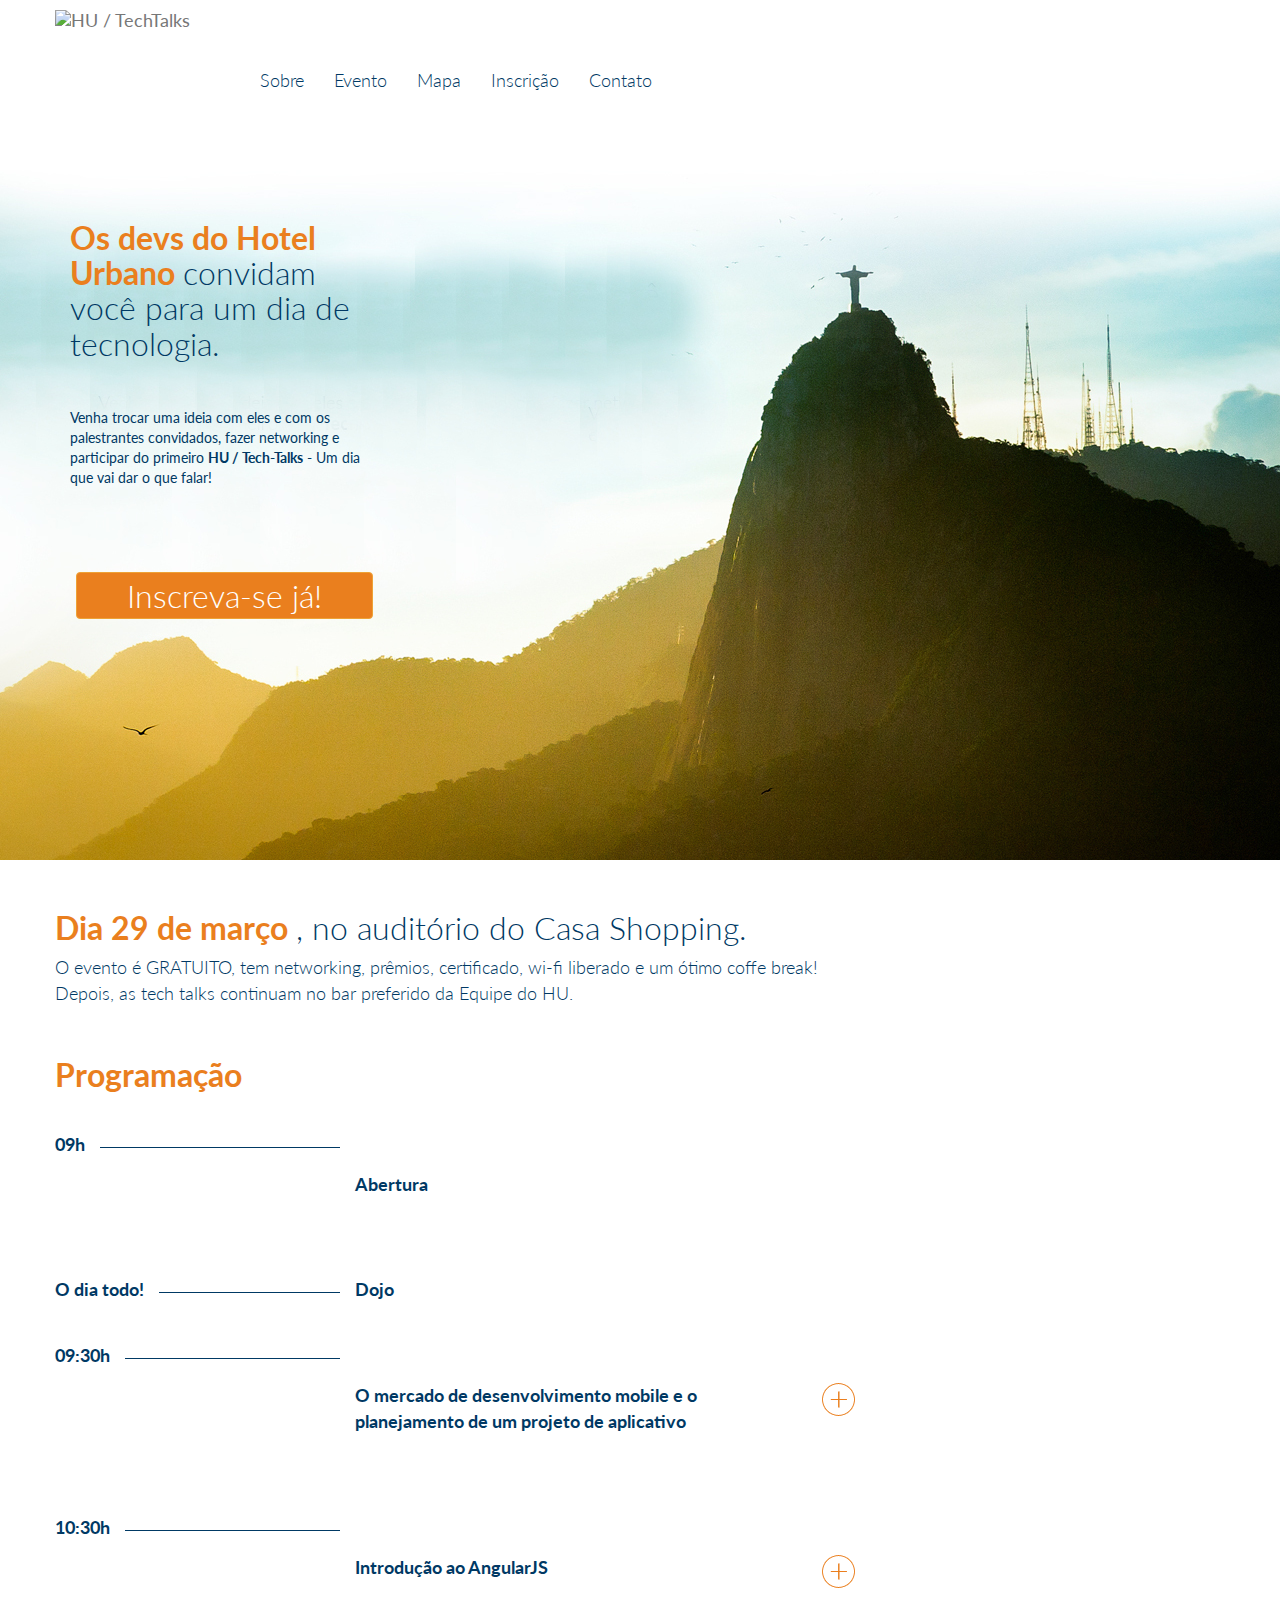
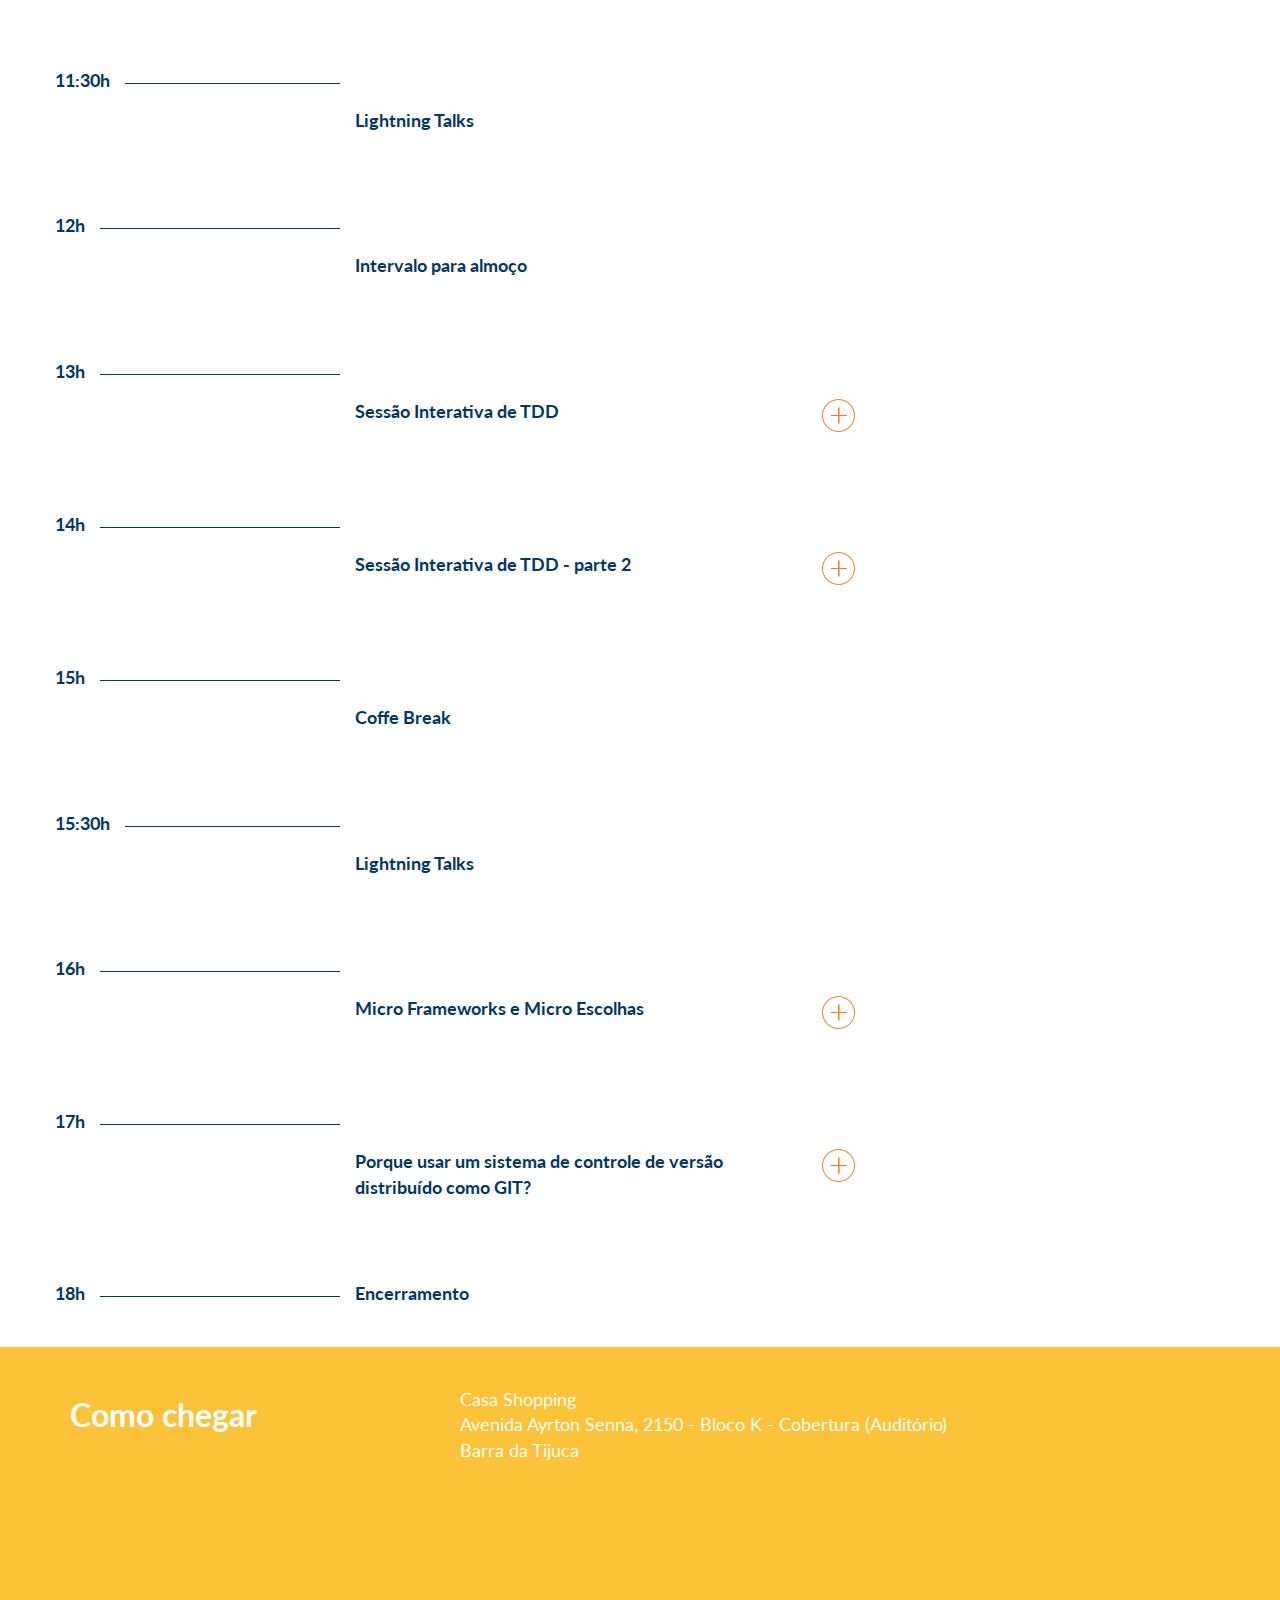
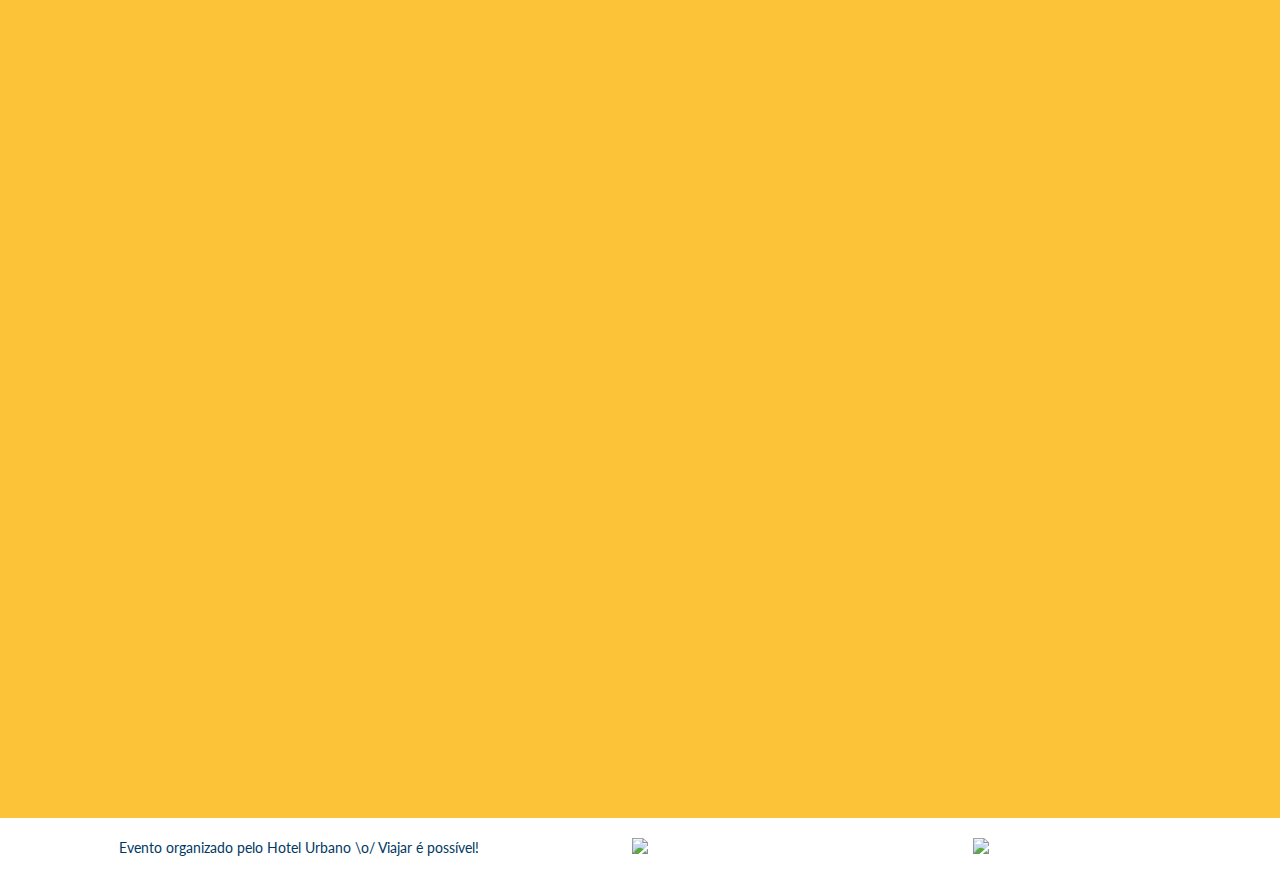
==== commit 8051d1e5: "Google Analytics; fix em css" ====
--- a/index.html
+++ b/index.html
@@ -3,7 +3,8 @@
     <meta charset="utf-8">
     <meta http-equiv="X-UA-Compatible" content="IE=edge">
     <meta name="viewport" content="width=device-width, initial-scale=1">
-    <meta name="description" content="">
+    <meta name="description" content="Venha trocar uma ideia com os devs do Hotel Urbano e com os palestrantes convidados, fazer networking e participar do primeiro HU / Tech-Talks - Um dia que vai dar o que falar!">
+    <meta property="og:description" content="Venha trocar uma ideia com os devs do Hotel Urbano e com os palestrantes convidados, fazer networking e participar do primeiro HU / Tech-Talks - Um dia que vai dar o que falar!" />
     <meta name="author" content="">
     <link rel="shortcut icon" href="../../assets/ico/favicon.ico">
 
@@ -14,10 +15,7 @@
     <!-- HU Tech Talk Theme -->
     <link href="./css/techtalk-theme.css" rel="stylesheet">
 
-    <!-- Custom styles for this template -->
-    <link href="navbar-fixed-top.css" rel="stylesheet">
-
-	<link href="http://fonts.googleapis.com/css?family=Lato:400,300,700" rel="stylesheet"type="text/css">
+	<link href="http://fonts.googleapis.com/css?family=Lato:400,300,700,100" rel="stylesheet"type="text/css">
 
     <!-- HTML5 shim and Respond.js IE8 support of HTML5 elements and media queries -->
     <!--[if lt IE 9]>
@@ -42,35 +40,38 @@
         </div>
         <div class="navbar-collapse collapse">
           <ul class="nav navbar-nav light font18">
-            <li><a href="#sobre">Sobre</a></li>
-            <li><a href="#evento">Evento</a></li>
-            <li><a href="#mapa">Mapa</a></li>
+            <li><a href="#sobre" id="linkSobre">Sobre</a></li>
+            <li><a href="#evento" id="linkEvento">Evento</a></li>
+            <li><a href="#mapa" id="linkMapa">Mapa</a></li>
             <li><a href="#inscricao" data-toggle="modal" data-target="#registerModal">Inscrição</a></li>
+            <li><a href="#contato" data-toggle="modal" data-target="#registerModalContato">Contato</a></li>
             
           </ul>
           <ul class="nav navbar-nav navbar-right">
-            <li><div class="fb-like" data-href="https://developers.facebook.com/docs/plugins/" data-width="350" data-layout="standard" data-action="like" data-show-faces="true" data-share="true"></div></li>
+            <li><div class="fb-like" data-href="http://techtalks.hotelurbano.com" data-width="350" data-layout="standard" data-action="like" data-show-faces="true" data-share="true"></div></li>
           </ul>
         </div><!--/.nav-collapse -->
       </div>
     </div>
 
-		<div class="row-fluid" id="sobre">
-			<div class="container">
-				<div class="row-fluid">
-					<h1>
-						<span class="text-warning"><strong>Os devs do Hotel Urbano</strong></span>
-						<span class="light">convidam você para um dia de tecnologia.</span>
-					</h1>
-					<p>Venha trocar uma ideia com eles e com os palestrantes convidados,
-					fazer networking e participar do primeiro <strong>HU / Tech-Talks</strong> -
-					Um dia que vai dar o que falar!</p>
-					<p class="text-center">
-						<button type="button" class="btn btn-warning light" data-toggle="modal" data-target="#registerModal">Inscreva-se já!</button>
-					</p>
-				</div>
-			</div>
-		</div>
+	<div class="row-fluid" id="sobre">
+		<div class="container">
+            <div class="row-fluid">
+			    <div class="col-xs-7">
+				    <h1>
+					    <span class="text-warning"><strong>Os devs do Hotel Urbano</strong></span>
+					    <span class="light">convidam você para um dia de tecnologia.</span>
+				    </h1>
+				    <p>Venha trocar uma ideia com eles e com os palestrantes convidados,
+				    fazer networking e participar do primeiro <strong>HU / Tech-Talks</strong> -
+				    Um dia que vai dar o que falar!</p>
+				    <p class="text-center">
+					    <button type="button" class="btn btn-warning light" data-toggle="modal" data-target="#registerModal">Inscreva-se já!</button>
+				    </p>
+			    </div>
+		    </div>
+		</div>
+	</div>
 
 	<div class="container" id="evento">
 	  <div class="bs-component">
@@ -82,241 +83,346 @@
 		Depois, as tech talks continuam no bar preferido da Equipe do HU.
 		</p>
 	  </div>
-	  <div class="bs-component">
+	  <div class="bs-component" id="programacao">
 		<h2 class="text-warning"><strong>Programação</strong></h2>
 		<!-- Palestrante -->
 		<div class="row">
-		  <div class="col-xs-3">
+		  <div class="col-xs-3 horario">
 			<strong>09h</strong>
 			<div class="linha"></div>
 		  </div>
-		  <div class="col-xs-6"><strong>Abertura</strong></div>
-		</div>
-		<!-- Palestrante -->
-		<div class="row">
-		  <div class="col-xs-3">
+			<div class="col-xs-8">
+				<div class="row">
+					<div class="col-xs-7">
+						<strong>Abertura</strong>
+					</div>
+				</div>
+			</div>
+		</div>
+		<!-- Palestrante -->
+		<div class="row">
+		  <div class="col-xs-3 horario">
 			<strong>O dia todo!</strong>
 			<div class="linha"></div>
 		  </div>
-		  <div class="col-xs-6"><strong>Dojô</strong></div>
-		</div>
-		<!-- Palestrante -->
-		<div class="row">
-			<div class="col-xs-3">
-				<strong>09h</strong>
-				<div class="linha"></div>
-			</div>
-			<div class="col-xs-6">
-				<strong>Abertura</strong>
-			</div>
-		</div>
-		<!-- Palestrante -->
-		<div class="row">
-			<div class="col-xs-3">
+		  <div class="col-xs-6"><strong>Dojo</strong></div>
+		</div>
+		<!-- Palestrante -->
+		<div class="row">
+			<div class="col-xs-3 horario">
 				<strong>09:30h</strong>
 				<div class="linha"></div>
 			</div>
-			<div class="col-xs-6">
-				<strong>
-					O mercado de desenvolvimento mobile e o planejamento de um
-					projeto de aplicativo
-				</strong>
-				<div class="detail">
-					<p class="light">
-						Conheça mais sobre o mercado de trabalho que mais cresce no
-						Brasil e no mundo! Descubra como é realizado todo o trabalho 
-						de planejamento, criação e desenvolvimento dos aplicativos mobile. 
-						Let´s talk!
-					</p>
-					<div class="linha"></div>
-					<p class="palestrante">
-						<strong>Palestrante:</strong> <span class="light">Thiago Cortat</span>
-					</p>
-					<a href="https://github.com/thiagocortat" target="_blank"><i class="cus-github"></i></a>
-					<a href="http://www.linkedin.com/pub/thiago-cortat/26/aa4/ba9" target="_blank"><i class="cus-linkedin"></i></a>
-				</div>
-			</div>
-			<div class="col-xs-1 duas-linhas">
-				<i class="show-more cus-open"></i>
-			</div>
-		</div>
-		<!-- Palestrante -->
-		<div class="row">
-			<div class="col-xs-3">
+			<div class="col-xs-8">
+				<div class="row">
+					<div class="col-xs-7">
+						<strong>
+							O mercado de desenvolvimento mobile e o planejamento de um
+							projeto de aplicativo
+						</strong>
+					</div>
+					<div class="col-xs-1">
+						<i class="show-more cus-open"></i>
+					</div>
+				</div>
+				<div style="display: block;" class="row detail">
+					<div class="col-xs-12">
+						<div class="row">
+							<div class="col-xs-12 light">
+								Conheça mais sobre o mercado de trabalho que mais cresce no
+								Brasil e no mundo! Descubra como é realizado todo o trabalho 
+								de planejamento, criação e desenvolvimento dos aplicativos mobile. 
+								Let´s talk!
+							</div>
+						</div>
+						<div class="row">
+							<div class="col-xs-5 linha"></div>
+						</div>
+						<div class="row">
+							<div class="col-xs-12">
+								<p class="palestrante">
+									<strong>Palestrante:</strong> <span class="light">Thiago Cortat</span>
+								</p>
+								<a href="https://github.com/thiagocortat" target="_blank"><i class="cus-github"></i></a>
+								<a href="http://www.linkedin.com/pub/thiago-cortat/26/aa4/ba9" target="_blank"><i class="cus-linkedin"></i></a>
+							</div>
+						</div>
+					</div>
+				</div>
+			</div>
+		</div>
+		<!-- Palestrante -->
+		<div class="row">
+			<div class="col-xs-3 horario">
 				<strong>10:30h</strong>
 				<div class="linha"></div>
 			</div>
-			<div class="col-xs-6">
-				<strong>Introdução ao AngularJS</strong>
-				<div class="detail">
-					<p class="light">
-						Veja nesta palestra como o AngularJS pode ajudar a melhorar a 
-						experiência num site e como este framework mvc facilita a 
-						utilização de ajaz e templates em javascript. Let´s Talk!
-					</p>
-					<div class="linha"></div>
-					<p class="palestrante">
-						<strong>Palestrante:</strong> <span class="light">Robson Ventura</span>
-					</p>
-					<a href="https://github.com/robsonvnt" target="_blank"><i class="cus-github"></i></a>
-					<a href="http://www.linkedin.com/pub/robson-ventura-rodrigues/18/a60/786" target="_blank"><i class="cus-linkedin"></i></a>
-				</div>
-			</div>
-			<div class="col-xs-1">
-				<i class="show-more cus-open"></i>
-			</div>
-		</div>
-		<!-- Palestrante -->
-		<div class="row">
-			<div class="col-xs-3">
+			<div class="col-xs-8">
+				<div class="row">
+					<div class="col-xs-7">
+						<strong>Introdução ao AngularJS</strong>
+					</div>
+					<div class="col-xs-1">
+						<i class="show-more cus-open"></i>
+					</div>
+				</div>
+				<div style="display: block;" class="row detail">
+					<div class="col-xs-12">
+						<div class="row">
+							<div class="col-xs-12 light">
+								Veja nesta palestra como o AngularJS pode ajudar a melhorar a 
+								experiência num site e como este framework mvc facilita a 
+								utilização de ajax e templates em javascript. Let´s Talk!
+							</div>
+						</div>
+						<div class="row">
+							<div class="col-xs-5 linha"></div>
+						</div>
+						<div class="row">
+							<div class="col-xs-12">
+								<p class="palestrante">
+									<strong>Palestrante:</strong> <span class="light">Robson Ventura</span>
+								</p>
+								<a href="https://github.com/robsonvnt" target="_blank"><i class="cus-github"></i></a>
+								<a href="http://www.linkedin.com/pub/robson-ventura-rodrigues/18/a60/786" target="_blank"><i class="cus-linkedin"></i></a>
+							</div>
+						</div>
+					</div>
+				</div>
+			</div>
+		</div>
+		<!-- Palestrante -->
+		<div class="row">
+			<div class="col-xs-3 horario">
 				<strong>11:30h</strong>
 				<div class="linha"></div>
 			</div>
-			<div class="col-xs-6">
-				<strong>Lightning Talks</strong>
-			</div>
-		</div>
-		<!-- Palestrante -->
-		<div class="row">
-			<div class="col-xs-3">
-				<strong>12:00h</strong>
-				<div class="linha"></div>
-			</div>
-			<div class="col-xs-6">
-				<strong>Almoço</strong>
-			</div>
-		</div>
-		<!-- Palestrante -->
-		<div class="row">
-			<div class="col-xs-3">
+			<div class="col-xs-8">
+				<div class="row">
+					<div class="col-xs-7">
+						<strong>Lightning Talks</strong>
+					</div>
+				</div>
+			</div>
+		</div>
+		<!-- Palestrante -->
+		<div class="row">
+			<div class="col-xs-3 horario">
+				<strong>12h</strong>
+				<div class="linha"></div>
+			</div>
+			<div class="col-xs-8">
+				<div class="row">
+					<div class="col-xs-7">
+						<strong>Intervalo para almoço</strong>
+					</div>
+				</div>
+			</div>
+		</div>
+		<!-- Palestrante -->
+		<div class="row">
+			<div class="col-xs-3 horario">
 				<strong>13h</strong>
 				<div class="linha"></div>
 			</div>
-			<div class="col-xs-6">
-				<strong>Sessão Interativa de TDD</strong>
-				<div class="detail">
-					<p class="light">
+			<div class="col-xs-8">
+				<div class="row">
+					<div class="col-xs-7">
+						<strong>Sessão Interativa de TDD</strong>
+					</div>
+					<div class="col-xs-1">
+						<i class="show-more cus-open"></i>
+					</div>
+				</div>
+				<div style="display: block;" class="row detail">
+					<div class="col-xs-12">
+						<div class="row">
+							<div class="col-xs-12 light">
 						Sessão de TDD, com um pedaço de software bem simples (completo e 
 						funcional) a fim de apresentar os conceitos e o ciclo como 
 						idealizado pelo Kent Beck: red, green e refactor. Acompanha 
-						um repositório com lição de casa para os participantes. 
-						Let´s talk!
-					</p>
-					<div class="linha"></div>
-					<p class="palestrante">
-						<strong>Palestrante:</strong> <span class="light">Augusto Pascutti (PHP SP)</span>
-					</p>
-					<a href="https://github.com/augustohp" target="_blank"><i class="cus-github"></i></a>
-					<a href="http://www.linkedin.com/in/augustopascutti" target="_blank"><i class="cus-linkedin"></i></a>
-				</div>
-			</div>
-			<div class="col-xs-1">
-				<i class="show-more cus-open"></i>
-			</div>
-		</div>
-		<!-- Palestrante -->
-		<div class="row">
-			<div class="col-xs-3">
+						um repositório com lição de casa para os participantes.
+							</div>
+						</div>
+						<div class="row">
+							<div class="col-xs-5 linha"></div>
+						</div>
+						<div class="row">
+							<div class="col-xs-12">
+								<p class="palestrante">
+									<strong>Palestrante:</strong> <span class="light">Augusto Pascutti (PHP SP)</span>
+								</p>
+								<a href="https://github.com/augustohp" target="_blank"><i class="cus-github"></i></a>
+								<a href="http://www.linkedin.com/in/augustopascutti" target="_blank"><i class="cus-linkedin"></i></a>
+							</div>
+						</div>
+					</div>
+				</div>
+			</div>
+		</div>
+		<!-- Palestrante -->
+		<div class="row">
+			<div class="col-xs-3 horario">
 				<strong>14h</strong>
 				<div class="linha"></div>
 			</div>
-			<div class="col-xs-6">
-				<strong>Sessão Interativa de TDD - parte 2</strong>
-				<div class="detail">
-					<p class="light">
+			<div class="col-xs-8">
+				<div class="row">
+					<div class="col-xs-7">
+						<strong>Sessão Interativa de TDD - parte 2</strong>
+					</div>
+					<div class="col-xs-1">
+						<i class="show-more cus-open"></i>
+					</div>
+				</div>
+				<div style="display: block;" class="row detail">
+					<div class="col-xs-12">
+						<div class="row">
+							<div class="col-xs-12 light">
 						Os dois palestrantes se unem para falar de TDD: Nelson Senna 
 						chega para contribuir com a palestra do Augusto Pascutti e 
 						desenvolver mais as nossas tech talks. 
 						Aproveite, pois a dose é dupla. 
 						Let´s talk!
-					</p>
-					<div class="linha"></div>
-					<p class="palestrante">
-						<strong>Palestrante 1:</strong> <span class="light">Augusto Pascutti (PHP SP)</span>
-					</p>
-					<a href="https://github.com/augustohp" target="_blank"><i class="cus-github"></i></a>
-					<a href="http://www.linkedin.com/in/augustopascutti" target="_blank"><i class="cus-linkedin"></i></a>
-					<p class="palestrante">
-						<strong>Palestrante 2:</strong> <span class="light">Nelson Senna (PHP SP)</span>
-					</p>
-					<a href="https://github.com/nelsonsar" target="_blank"><i class="cus-github"></i></a>
-				</div>
-			</div>
-			<div class="col-xs-1">
-				<i class="show-more cus-open"></i>
-			</div>
-		</div>
-		<!-- Palestrante -->
-		<div class="row">
-			<div class="col-xs-3">
+							</div>
+						</div>
+						<div class="row">
+							<div class="col-xs-5 linha"></div>
+						</div>
+						<div class="row">
+							<div class="col-xs-12">
+								<p class="palestrante">
+									<strong>Palestrante 1:</strong> <span class="light">Augusto Pascutti (PHP SP)</span>
+								</p>
+								<a href="https://github.com/augustohp" target="_blank"><i class="cus-github"></i></a>
+								<a href="http://www.linkedin.com/in/augustopascutti" target="_blank"><i class="cus-linkedin"></i></a>
+								<p class="palestrante">
+									<strong>Palestrante 2:</strong> <span class="light">Nelson Senna (PHP SP)</span>
+								</p>
+								<a href="https://github.com/nelsonsar" target="_blank"><i class="cus-github"></i></a>
+							</div>
+						</div>
+					</div>
+				</div>
+			</div>
+		</div>
+		<!-- Palestrante -->
+		<div class="row">
+			<div class="col-xs-3 horario">
 				<strong>15h</strong>
 				<div class="linha"></div>
 			</div>
+			<div class="col-xs-8">
+				<div class="row">
+					<div class="col-xs-7">
+						<strong>Coffe Break</strong>
+					</div>
+				</div>
+			</div>
+		</div>
+		<!-- Palestrante -->
+		<div class="row">
+			<div class="col-xs-3 horario">
+				<strong>15:30h</strong>
+				<div class="linha"></div>
+			</div>
+			<div class="col-xs-8">
+				<div class="row">
+					<div class="col-xs-7">
+						<strong>Lightning Talks</strong>
+					</div>
+				</div>
+			</div>
+		</div>
+		<!-- Palestrante -->
+		<div class="row">
+			<div class="col-xs-3 horario">
+				<strong>16h</strong>
+				<div class="linha"></div>
+			</div>
+			<div class="col-xs-8">
+				<div class="row">
+					<div class="col-xs-7">
+						<strong>Micro Frameworks e Micro Escolhas</strong>
+					</div>
+					<div class="col-xs-1">
+						<i class="show-more cus-open"></i>
+					</div>
+				</div>
+				<div style="display: block;" class="row detail">
+					<div class="col-xs-12">
+						<div class="row">
+							<div class="col-xs-12 light">
+								Framewoks menores levaram a processos de desenvolvimento que se 
+								adaptam ao andamento de cada projeto e são modulares por natureza.
+								A palestra fala sobre temas e escolhas que um programador pode 
+								fazer nessa abordagem.
+							</div>
+						</div>
+						<div class="row">
+							<div class="col-xs-5 linha"></div>
+						</div>
+						<div class="row">
+							<div class="col-xs-12">
+								<p class="palestrante">
+									<strong>Palestrante:</strong> <span class="light">Alexandre Gaigalas (PHP SP)</span>
+								</p>
+								<a href="https://github.com/alganet" target="_blank"><i class="cus-github"></i></a>
+							</div>
+						</div>
+					</div>
+				</div>
+			</div>
+		</div>
+		<!-- Palestrante -->
+		<div class="row">
+			<div class="col-xs-3 horario">
+				<strong>17h</strong>
+				<div class="linha"></div>
+			</div>
+			<div class="col-xs-8">
+				<div class="row">
+					<div class="col-xs-7">
+						<strong>Porque usar um sistema de controle de versão distribuído como GIT?</strong>
+					</div>
+					<div class="col-xs-1">
+						<i class="show-more cus-open"></i>
+					</div>
+				</div>
+				<div style="display: block;" class="row detail">
+					<div class="col-xs-12">
+						<div class="row">
+							<div class="col-xs-12 light">
+								Veja as vantagens do uso de uma ferramenta de controle de versão 
+								distribuído em relação às outras. Vamos falar sobre a opção mais 
+								conhecida no mercado e as boas práticas de como desenvolver no 
+								dia-a-dia de um projeto. Let´s talk!
+							</div>
+						</div>
+						<div class="row">
+							<div class="col-xs-5 linha"></div>
+						</div>
+						<div class="row">
+							<div class="col-xs-12">
+								<p class="palestrante">
+									<strong>Palestrante:</strong> <span class="light">William Mizuta</span>
+								</p>
+								<a href="https://github.com/williammizuta" target="_blank"><i class="cus-github"></i></a>
+								<a href="http://br.linkedin.com/in/williamseitimizuta" target="_blank"><i class="cus-linkedin"></i></a>
+							</div>
+						</div>
+					</div>
+				</div>
+			</div>
+		</div>
+		<!-- Palestrante -->
+		<div class="row">
+			<div class="col-xs-3 horario">
+				<strong>18h</strong>
+				<div class="linha"></div>
+			</div>
 			<div class="col-xs-6">
-				<strong>Coffe Break</strong>
-			</div>
-		</div>
-		<!-- Palestrante -->
-		<div class="row">
-			<div class="col-xs-3">
-				<strong>15:30</strong>
-				<div class="linha"></div>
-			</div>
-			<div class="col-xs-6">
-				<strong>Lightning Talks</strong>
-			</div>
-		</div>
-		<!-- Palestrante -->
-		<div class="row">
-			<div class="col-xs-3">
-				<strong>16h</strong>
-				<div class="linha"></div>
-			</div>
-			<div class="col-xs-6">
-				<strong>Micro Frameworks e Micro Escolhas</strong>
-				<div class="detail">
-					<p class="light">
-						Framewoks menores levaram a processos de desenvolvimento que se 
-						adaptam ao andamento de cada projeto e são modulares por natureza.
-						A palestra fala sobre temas e escolhas que um programador pode 
-						fazer nessa abordagem.
-					</p>
-					<div class="linha"></div>
-					<p class="palestrante">
-						<strong>Palestrante:</strong> <span class="light">Alexandre Gaigalas (PHP SP)</span>
-					</p>
-					<a href="https://github.com/alganet" target="_blank"><i class="cus-github"></i></a>
-				</div>
-			</div>
-			<div class="col-xs-1">
-				<i class="show-more cus-open"></i>
-			</div>
-		</div>
-		<!-- Palestrante -->
-		<div class="row">
-			<div class="col-xs-3">
-				<strong>17h</strong>
-				<div class="linha"></div>
-			</div>
-			<div class="col-xs-6">
-				<strong>Porque usar um sistema de controle de versão distribuído como GIT?</strong>
-				<div class="detail">
-					<p class="light">
-						Veja as vantagens do uso de uma ferramenta de controle de versão 
-						distribuído em relação às outras. Vamos falar sobre a opção mais 
-						conhecida no mercado e as boas práticas de como desenvolver no 
-						dia-a-dia de um projeto. Let´s talk!
-					</p>
-					<div class="linha"></div>
-					<p class="palestrante">
-						<strong>Palestrante:</strong> <span class="light">Robson Ventura</span>
-					</p>
-					<a href="https://github.com/williammizuta" target="_blank"><i class="cus-github"></i></a>
-					<a href="http://br.linkedin.com/in/williamseitimizuta" target="_blank"><i class="cus-linkedin"></i></a>
-				</div>
-			</div>
-			<div class="col-xs-1">
-				<i class="show-more cus-open"></i>
+				<strong>Encerramento</strong>
 			</div>
 		</div>
 		<!-- Palestrante Fim -->
@@ -324,7 +430,8 @@
 	</div>
 
 
-	<iframe name="hidden_iframe" id="hidden_iframe" style="display:none;" onload="if(submitted){$('#registerModal').modal('hide');$('#successModal').modal('show');}"></iframe>
+	<iframe name="hidden_iframe" id="hidden_iframe" style="display:none;" onload="try{if(submitted){$('#registerModal').modal('hide');$('#successModal').modal('show');}}catch(e){}"></iframe>
+	<iframe name="hidden_iframe_contato" id="hidden_iframe_contato" style="display:none;" onload="try{if(submitted){$('#registerModalContato').modal('hide');$('#successModalContato').modal('show');}}catch(e){}"></iframe>
 	
 	<div class="bs-component" id="mapa">
 		<div class="fundo">
@@ -342,6 +449,7 @@
   </div>
 
 
+
     <div class="bs-component">
 
 	<div class="modal fade" tabindex="-1" role="dialog" aria-hidden="true" id="successModal">
@@ -351,6 +459,12 @@
 		  
 		  <div class="modal-body">
 			<h3>A Inscrição foi realizada com sucesso.</h3>
+			<div class="row">
+				<div class="col-xs-12">
+					Aguarde que enviaremos em breve um email para você confirmando sua inscrição
+				</div>
+			</div>
+		  </div>
 		  </div>
 		  <div class="modal-footer">
 			<button type="button" onclick="clearForm();" class="btn btn-success" data-dismiss="modal">OK</button>
@@ -360,87 +474,49 @@
 	</div>
 
       <div class="modal fade" id="registerModal">
-        <div class="modal-dialog" style="width: 850px;">
+        <div class="modal-dialog">
           <div class="modal-content">
             <div class="modal-header">
-              <button type="button" class="close" data-dismiss="modal" aria-hidden="true">×</button>
-              <h1 class="modal-title">Inscrição</h1>
+              <button type="button" class="close visible-lg" data-dismiss="modal" aria-hidden="true">×</button>
+              <button type="button" class="close hidden-lg" data-dismiss="modal" aria-hidden="true">×</button>
+              <h1 class="modal-title"><strong>Inscrição</strong></h1>
+			  <p class="font18">O Evento oferece 100 vagas na plateia. Aproveite que você está aqui e inscreva-se!</p>
             </div>
             <div class="modal-body">
-
-              <form action="https://docs.google.com/a/hotelurbano.com.br/forms/d/1MlVxL204Yoww86fU0JjKfYPZyuQ_GCkf3OlOl9XLlTQ/formResponse" method="POST" id="ss-form" target="hidden_iframe" onsubmit="submitted=true;" class="" >
+		<form action="http://ec2-54-232-203-172.sa-east-1.compute.amazonaws.com/techtalks.php" target="hidden_iframe" id="ss-form" onsubmit="submitted=true;" method="post">
 
                 <div class="row">
                   <div class="col-xs-12 form-group">
-                      <input type="text" name="entry.1721024040" value="" class="form-control" id="entry_1721024040" dir="auto" aria-label="Nome completo  " 
-                      title="" placeholder="Nome completo">
-                      <span class="form-control-feedback"></span>
+					<label class="col-md-3" for="nome">Nome Completo</label>
+                    <input type="text" name="nome" value="" class="form-control col-md-9" id="nome" dir="auto" title="" />
+                    <span class="form-control-feedback"></span>
                   </div>
                 </div>
 
                 <div class="row">
                   <div class="col-xs-12 form-group">
-                    <input type="text" name="entry.1601584164" value="" class="form-control" id="entry_1601584164" dir="auto" aria-label="Email  " title="" placeholder="Email">
+					<label class="col-md-1" for="email">Email</label>
+                    <input type="text" name="email" value="" class="form-control col-md-11" id="email" dir="auto" title="" />
                     <span class="form-control-feedback"></span>
-                  </div>
-                </div>
-
-                <div class="row">
-                      <div class="col-xs-2 form-group">
-                        <label>
-                          <input type="radio" name="entry.93769113" value="Estudante" id="group_93769113_1" role="checkbox" class="ss-q-checkbox">
-                          Estudante
-                        </label>
-                      </div>
-                      <div class="col-xs-10 form-group">
-                        <label>
-                          <input type="radio" name="entry.93769113" value="Profissional" id="group_93769113_2" role="checkbox" class="ss-q-checkbox">
-                          Profissional
-                        </label>
-                      </div>
-                </div>
-
-                <div class="row">
-                    <div class="col-xs-6 form-group">
-                      <input type="text" name="entry.184509898" value="" class="form-control" id="entry_184509898" dir="auto" aria-label="RG  " 
-                      title="" placeholder="RG">
-                    </div>
-                    <div class="col-xs-6 form-group">
-                      <input type="text" name="entry.950994615" value="" class="form-control" id="entry_950994615" dir="auto" aria-label="Data de nascimento  " title="" placeholder="Data de nascimento">
-                    </div>
-                </div>
-
-                <div class="row">
-                  <div class="col-xs-12 form-group">
-                    <input type="text" name="entry.1141575499" value="" class="form-control" id="entry_1141575499" dir="auto" aria-label="Empresa onde estuda ou trabalha  " title="" placeholder="Empresa onde estuda ou trabalha">
-                  </div>
-                </div>
-
-                <div class="row">
-                  <div class="col-xs-8 form-group">
-                    <input type="text" name="entry.198719820" value="" class="form-control" id="entry_198719820" dir="auto" aria-label="Cidade  " title="" placeholder="Cidade">
-                  </div>
-                  <div class="col-xs-4 form-group">
-                    <input type="text" name="entry.822721718" value="" class="form-control valid" id="entry_822721718" dir="auto" aria-label="Estado  " title=""placeholder="Estado">
                   </div>
                 </div>
 
                 <div class="row">
                   <div class="col-xs-12">
                   <div class="form-group">
-                    <input type="text" name="entry.534361666" value="" class="form-control" id="entry_534361666" dir="auto" aria-label="Telefone para contato  " title="" placeholder="Telefone para contato">
+					<label class="col-md-3" for="telefone">Telefone para contato</label>
+                    <input type="text" name="telefone" value="" class="form-control col-md-9" id="telefone" dir="auto"  title="" />
                   </div>
                   </div>
                 </div>                  
 
                   
-                <input type="hidden" name="draftResponse" value="[,,&quot;2853297978061666199&quot;]
-                ">
-                <input type="hidden" name="pageHistory" value="0">
-                <input type="hidden" name="fromEmail" value="false">
-
-                <input type="hidden" name="fbzx" value="2853297978061666199">
-                <input type="submit" name="submit" value="Enviar" id="ss-submit" style="display:none;">
+                <input type="hidden" name="draftResponse" value="[,,&quot;2853297978061666199&quot;]" />
+                <input type="hidden" name="pageHistory" value="0" />
+                <input type="hidden" name="fromEmail" value="false" />
+
+                <input type="hidden" name="fbzx" value="2853297978061666199" />
+                <input type="submit" name="submit" value="Enviar" id="ss-submit" style="display:none;" />
 
             </form>
 
@@ -448,17 +524,109 @@
 
             </div>
             <div class="modal-footer">
-              <button type="button" class="btn btn-warning light" onclick="submitForm();" >Enviar</button>
+				<p class="text-center">
+					<button type="button" class="btn btn-warning light" onclick="submitForm();">Inscreva-se já!</button>
+				</p>
             </div>
           </div>
         </div>
       </div>
 
+	<div class="modal fade" tabindex="-1" role="dialog" aria-hidden="true" id="successModalContato">
+	  <div class="modal-dialog">
+		<div class="modal-content">
+
+		  
+		  <div class="modal-body">
+			<h3>Contado registrado com sucesso.</h3>
+			<div class="row">
+				<div class="col-xs-12">
+					Aguarde que retornaremos o contato
+				</div>
+			</div>
+		  </div>
+		  </div>
+		  <div class="modal-footer">
+			<button type="button" onclick="clearForm();" class="btn btn-success" data-dismiss="modal">OK</button>
+		  </div>
+		</div>
+	  </div>
+	</div>
+
+      <div class="modal fade" id="registerModalContato">
+        <div class="modal-dialog">
+          <div class="modal-content">
+            <div class="modal-header">
+              <button type="button" class="close visible-lg" data-dismiss="modal" aria-hidden="true">×</button>
+              <button type="button" class="close hidden-lg" data-dismiss="modal" aria-hidden="true">×</button>
+              <h1 class="modal-title"><strong>Contato</strong></h1>
+			  <p class="font18">Registre aqui as suas dúvidas</p>
+            </div>
+            <div class="modal-body">
+              <!--<form action="https://docs.google.com/a/hotelurbano.com.br/forms/d/1MlVxL204Yoww86fU0JjKfYPZyuQ_GCkf3OlOl9XLlTQ/formResponse" method="POST" id="ss-form" target="hidden_iframe" onsubmit="submitted=true;" class="" >-->
+		<form action="http://ec2-54-232-203-172.sa-east-1.compute.amazonaws.com/techtalks-contato.php" target="hidden_iframe_contato" id="ss-form_contato" onsubmit="submitted=true;" method="post">
+
+                <div class="row">
+                  <div class="col-xs-12 form-group">
+					<label class="col-md-3" for="contato-nome">Nome Completo</label>
+                    <input type="text" name="nome" value="" class="form-control col-md-9" id="contato-nome" dir="auto" title="" placeholder="Nome completo" />
+                    <span class="form-control-feedback"></span>
+                  </div>
+                </div>
+
+                <div class="row">
+                  <div class="col-xs-12 form-group">
+					<label class="col-md-1" for="contato-email">Email</label>
+                    <input type="text" name="email" value="" class="form-control col-md-11" id="contato-email" dir="auto" placeholder="email" />
+                    <span class="form-control-feedback"></span>
+                  </div>
+                </div>
+
+                <div class="row">
+                  <div class="col-xs-12 form-group">
+                  <div class="form-group">
+					<label class="col-md-3" for="contato-telefone">Telefone para contato</label>
+                    <input type="text" name="telefone" value="" class="form-control col-md-9" id="contato-telefone" dir="auto" placeholder="(xx) xxxx-xxxx" />
+                  </div>
+                  </div>
+                </div>
+
+                <div class="row">
+                  <div class="col-xs-12">
+                  <div class="form-group">
+					<label class="col-md-3" for="contato-descricao">Descrição</label>
+                    <textarea name="descricao" value="" class="form-control col-md-12" id="contato-descricao" dir="auto"  title="" /></textarea>
+                  </div>
+                  </div>
+                </div>
+
+                  
+                <input type="hidden" name="draftResponse" value="[,,&quot;2853297978061666199&quot;]" />
+                <input type="hidden" name="pageHistory" value="0" />
+                <input type="hidden" name="fromEmail" value="false" />
+
+                <input type="hidden" name="fbzx" value="2853297978061666199" />
+                <input type="submit" name="submit" value="Enviar" id="ss-submit-contato" style="display:none;" />
+
+            </form>
+
+
+
+            </div>
+            <div class="modal-footer">
+				<p class="text-center">
+					<button type="button" class="btn btn-warning light" onclick="submitFormContato();">Registre seu contato!</button>
+				</p>
+            </div>
+          </div>
+        </div>
+      </div>
+
     <footer class="container">
       <div class="row-fluid">
-        <div class="col-md-4 text-center first">Evento organizado pelo Hotel Urbano \o/ Viajar é possível!</div>
-        <div class="col-md-4 text-center"><a href="#"><img src="images/logo-footer.png" /></a></div>
-        <div class="col-md-4 text-center last"><a href="http://www.hotelurbano.com" target="_blank"><img src="http://cdn.hotelurbano.com/images/logo/hotel-urbano.jpg"></a></div>
+        <div class="col-md-5 text-center first">Evento organizado pelo Hotel Urbano \o/ Viajar é possível!</div>
+        <div class="col-md-2 text-center"><a href="#"><img src="images/logo-footer.png" /></a></div>
+        <div class="col-md-5 text-center last"><a href="http://www.hotelurbano.com" target="_blank"><img src="http://cdn.hotelurbano.com/images/logo/hotel-urbano.jpg"></a></div>
       </div>
     </footer>
     <!-- Bootstrap core JavaScript
@@ -477,12 +645,16 @@
             $(this).addClass('cus-open').removeClass('cus-close').parents('.row').find('.detail').hide('slideUp');
         }
     });
+    $('#linkSobre, #linkEvento, #linkMapa').click(function() {
+        $('html,body').animate({
+            scrollTop: $('#'+$(this).attr('href').substring(1)).offset().top
+        },'slow');
+        return false;
+    });
+
       var init = function(){
         $('#entry_950994615').mask('99/99/9999');
       }
-
-      var nameInput = $("#entry_1721024040");
-      var emailInput = $("#entry_1601584164");
 
       var clearFormItem = function(input){
         var parent = input.parent();
@@ -546,14 +718,32 @@
       var validateForm = function(){
         var valid = true;
  
-        if (!isRequiredFieldValid(nameInput)){
+        if (!isRequiredFieldValid($('#nome'))){
           valid = false;
         }
 
-        if (!isRequiredFieldValid(emailInput)){
+        if (!isRequiredFieldValid($('#email'))){
           valid = false;
         }else{
-          if (!validateEmailField(emailInput)){
+          if (!validateEmailField($('#email'))){
+            valid = false;
+          }
+        }
+        
+        return valid;
+      }
+
+      var validateFormContato = function(){
+        var valid = true;
+ 
+        if (!isRequiredFieldValid($('#contato-nome'))){
+          valid = false;
+        }
+
+        if (!isRequiredFieldValid($('#contato-email'))){
+          valid = false;
+        }else{
+          if (!validateEmailField($('#contato-email'))){
             valid = false;
           }
         }
@@ -564,6 +754,12 @@
       var submitForm = function(){
         if (validateForm()){
           $('#ss-submit').click();
+        }
+      }
+
+      var submitFormContato = function(){
+        if (validateFormContato()){
+          $('#ss-submit-contato').click();
         }
       }
 
@@ -578,11 +774,15 @@
       js.src = "http://connect.facebook.net/pt_BR/all.js#xfbml=1";
       fjs.parentNode.insertBefore(js, fjs);
     }(document, 'script', 'facebook-jssdk'));</script>
-
-    <script type="text/javascript" src="https://docs.google.com/static/forms/client/js/4022864555-formviewer_prd__pt_br.js"></script>
-    <script type="text/javascript">H5F.setup(document.getElementById('ss-form'));_initFormViewer(
-        "[100,\x22#CCC\x22,[]\n]\n");
-    </script>
-
+<script>
+  (function(i,s,o,g,r,a,m){i['GoogleAnalyticsObject']=r;i[r]=i[r]||function(){
+  (i[r].q=i[r].q||[]).push(arguments)},i[r].l=1*new Date();a=s.createElement(o),
+  m=s.getElementsByTagName(o)[0];a.async=1;a.src=g;m.parentNode.insertBefore(a,m)
+  })(window,document,'script','//www.google-analytics.com/analytics.js','ga');
+
+  ga('create', 'UA-48990659-1', 'hotelurbano.com');
+  ga('send', 'pageview');
+
+</script>
   </body>
 </html>
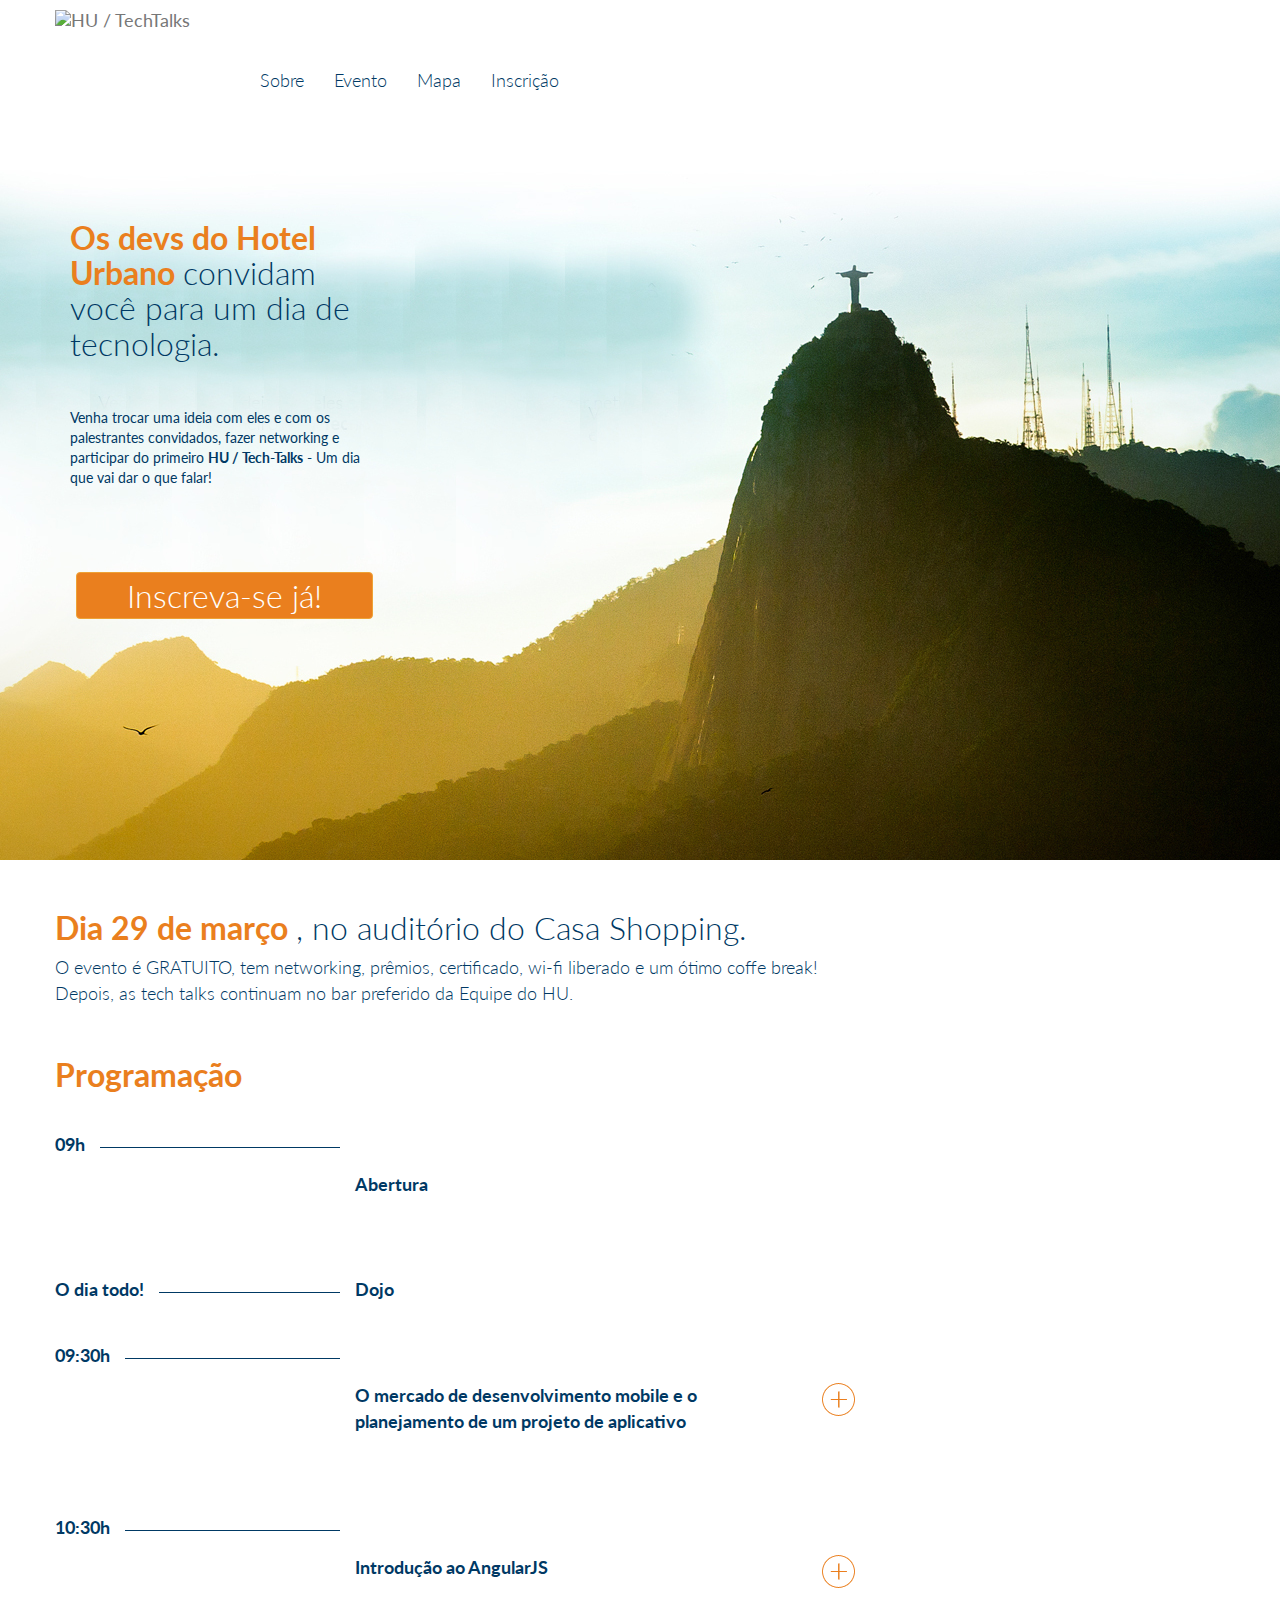
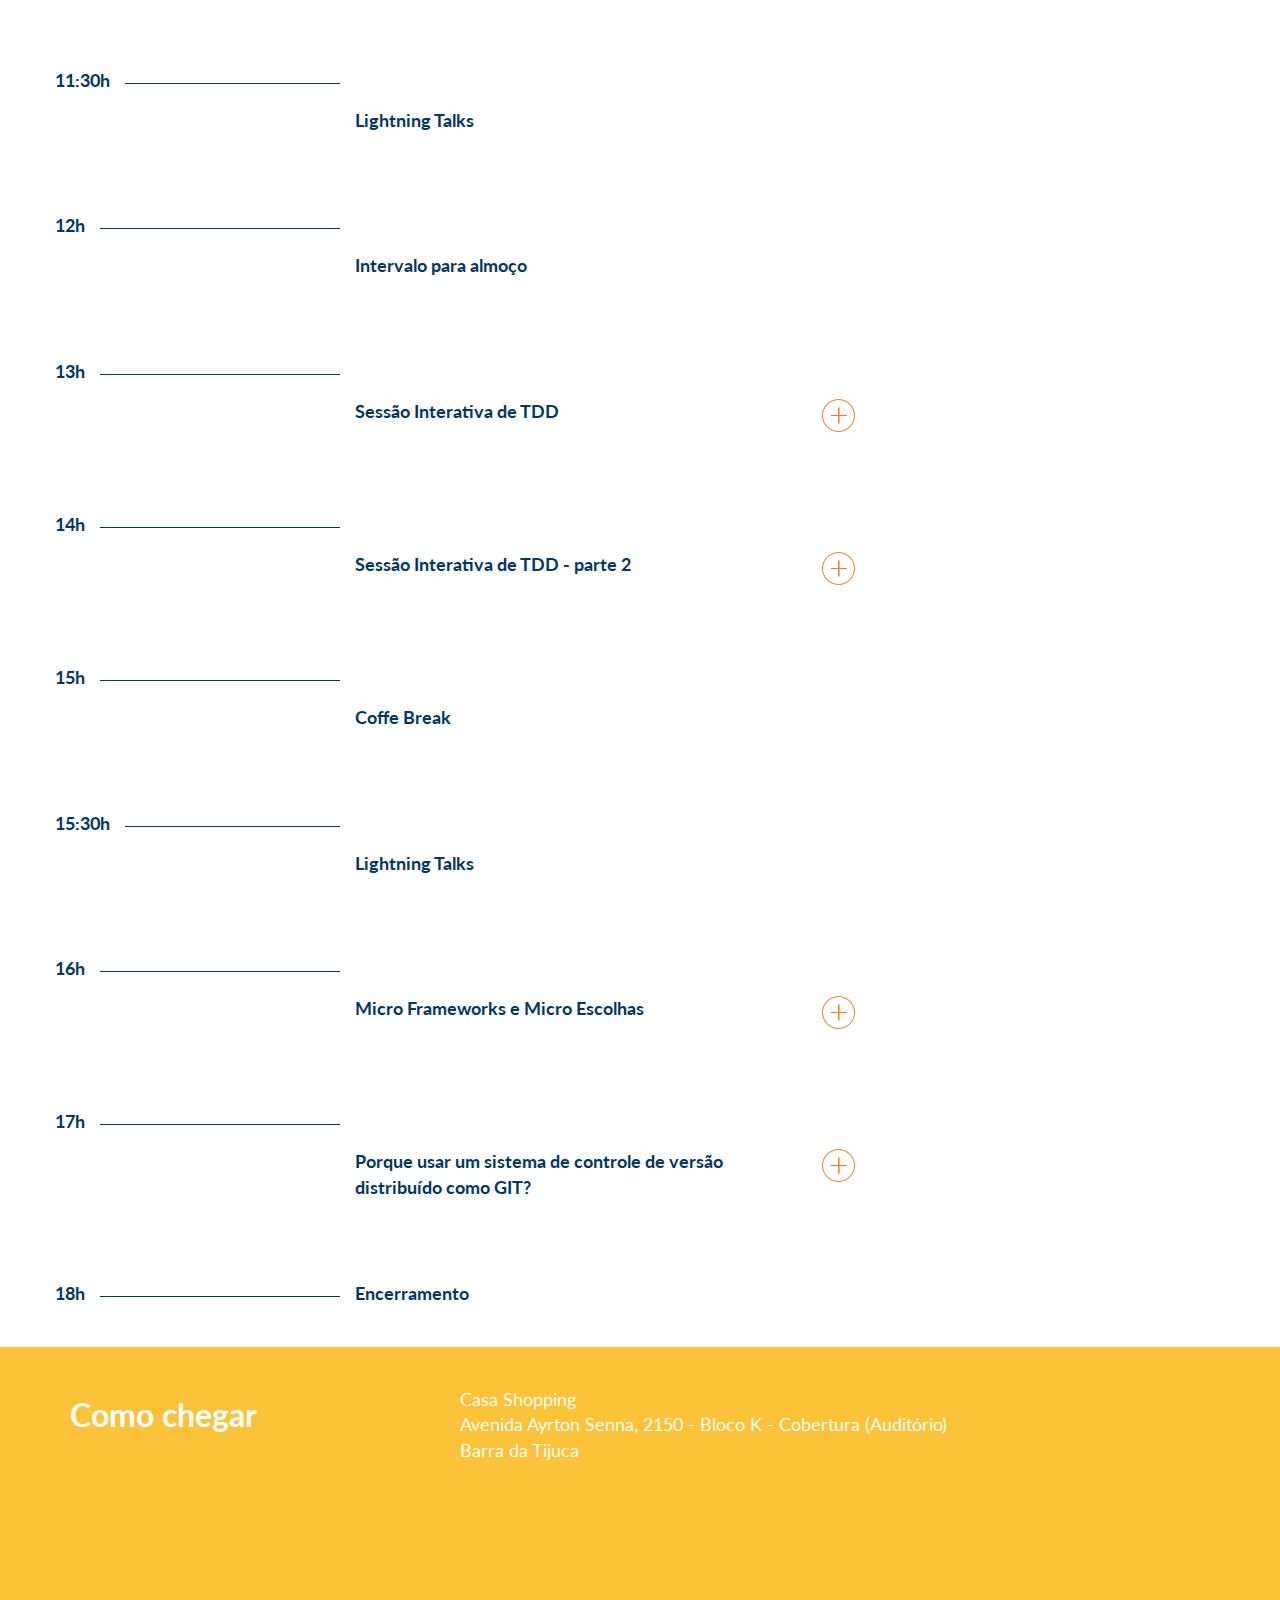
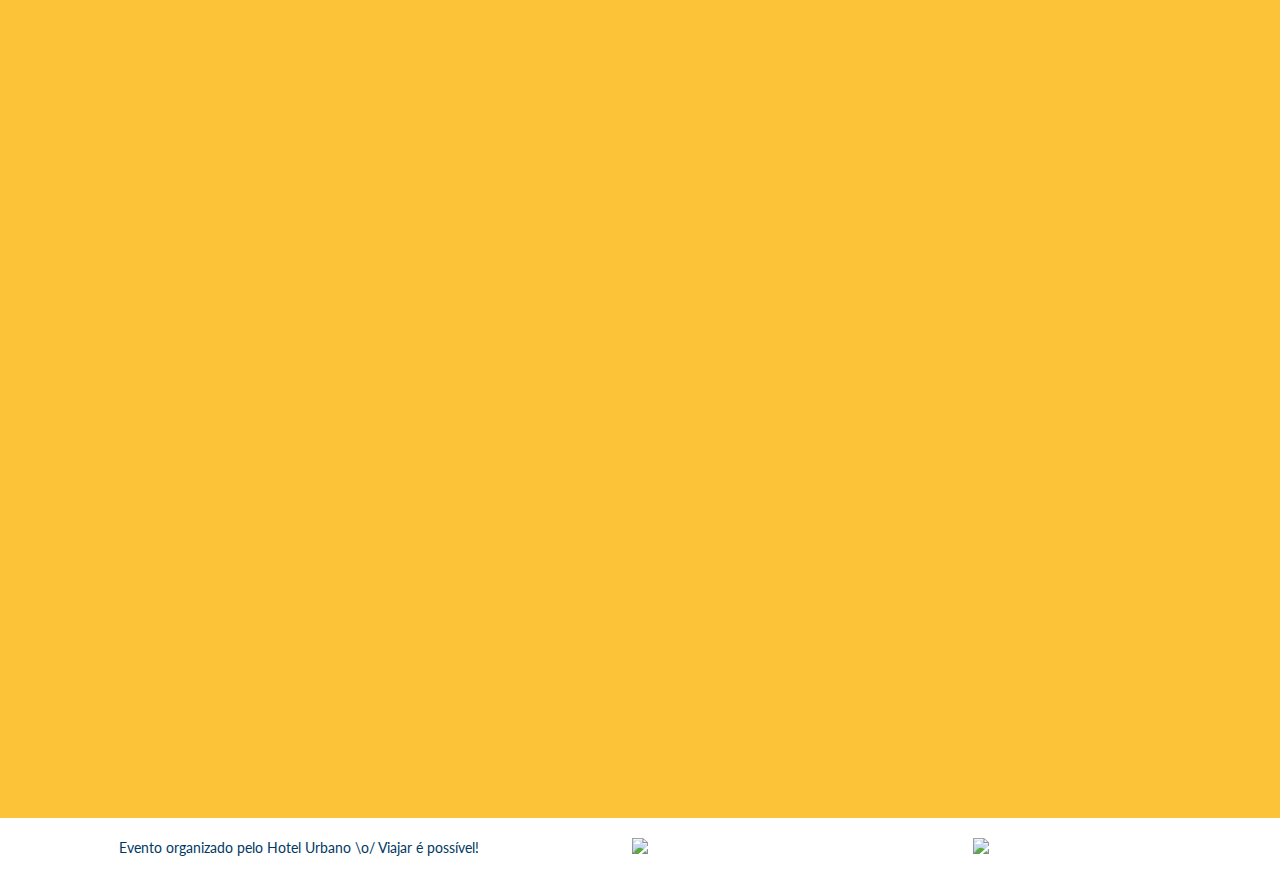
==== commit ddfb7409: "mudança no form de inscricao" ====
--- a/index.html
+++ b/index.html
@@ -3,8 +3,7 @@
     <meta charset="utf-8">
     <meta http-equiv="X-UA-Compatible" content="IE=edge">
     <meta name="viewport" content="width=device-width, initial-scale=1">
-    <meta name="description" content="Venha trocar uma ideia com os devs do Hotel Urbano e com os palestrantes convidados, fazer networking e participar do primeiro HU / Tech-Talks - Um dia que vai dar o que falar!">
-    <meta property="og:description" content="Venha trocar uma ideia com os devs do Hotel Urbano e com os palestrantes convidados, fazer networking e participar do primeiro HU / Tech-Talks - Um dia que vai dar o que falar!" />
+    <meta name="description" content="">
     <meta name="author" content="">
     <link rel="shortcut icon" href="../../assets/ico/favicon.ico">
 
@@ -44,7 +43,6 @@
             <li><a href="#evento" id="linkEvento">Evento</a></li>
             <li><a href="#mapa" id="linkMapa">Mapa</a></li>
             <li><a href="#inscricao" data-toggle="modal" data-target="#registerModal">Inscrição</a></li>
-            <li><a href="#contato" data-toggle="modal" data-target="#registerModalContato">Contato</a></li>
             
           </ul>
           <ul class="nav navbar-nav navbar-right">
@@ -172,7 +170,7 @@
 							<div class="col-xs-12 light">
 								Veja nesta palestra como o AngularJS pode ajudar a melhorar a 
 								experiência num site e como este framework mvc facilita a 
-								utilização de ajax e templates em javascript. Let´s Talk!
+								utilização de ajaz e templates em javascript. Let´s Talk!
 							</div>
 						</div>
 						<div class="row">
@@ -431,7 +429,6 @@
 
 
 	<iframe name="hidden_iframe" id="hidden_iframe" style="display:none;" onload="try{if(submitted){$('#registerModal').modal('hide');$('#successModal').modal('show');}}catch(e){}"></iframe>
-	<iframe name="hidden_iframe_contato" id="hidden_iframe_contato" style="display:none;" onload="try{if(submitted){$('#registerModalContato').modal('hide');$('#successModalContato').modal('show');}}catch(e){}"></iframe>
 	
 	<div class="bs-component" id="mapa">
 		<div class="fundo">
@@ -474,38 +471,138 @@
 	</div>
 
       <div class="modal fade" id="registerModal">
-        <div class="modal-dialog">
+        <div class="modal-dialog" style="width: 850px;">
           <div class="modal-content">
             <div class="modal-header">
-              <button type="button" class="close visible-lg" data-dismiss="modal" aria-hidden="true">×</button>
-              <button type="button" class="close hidden-lg" data-dismiss="modal" aria-hidden="true">×</button>
+              <button type="button" class="close" data-dismiss="modal" aria-hidden="true">×</button>
               <h1 class="modal-title"><strong>Inscrição</strong></h1>
 			  <p class="font18">O Evento oferece 100 vagas na plateia. Aproveite que você está aqui e inscreva-se!</p>
             </div>
             <div class="modal-body">
+              <!--<form action="https://docs.google.com/a/hotelurbano.com.br/forms/d/1MlVxL204Yoww86fU0JjKfYPZyuQ_GCkf3OlOl9XLlTQ/formResponse" method="POST" id="ss-form" target="hidden_iframe" onsubmit="submitted=true;" class="" >-->
 		<form action="http://ec2-54-232-203-172.sa-east-1.compute.amazonaws.com/techtalks.php" target="hidden_iframe" id="ss-form" onsubmit="submitted=true;" method="post">
 
                 <div class="row">
                   <div class="col-xs-12 form-group">
-					<label class="col-md-3" for="nome">Nome Completo</label>
-                    <input type="text" name="nome" value="" class="form-control col-md-9" id="nome" dir="auto" title="" />
+					<label class="col-md-3">Nome Completo</label>
+                    <input type="text" name="nome" value="" class="form-control col-md-9" id="entry_1721024040" dir="auto" title="" />
                     <span class="form-control-feedback"></span>
                   </div>
                 </div>
-
+				
+                      <!--				
+				<div class="row">
+					<ul class="profissao col-xs-4 form-group">
+						<li class="qualProfissao estudante">
+							<input type="radio" name="entry.93769113" value="Estudante" id="group_93769113_1" role="checkbox" class="ss-q-checkbox">
+							<label><span>Estudante</span></label>
+						</li>
+						<li class="qualProfissao profissional">
+							<input type="radio" name="entry.93769113" value="Profissional" id="group_93769113_2" role="checkbox" class="ss-q-checkbox">
+							<label><span>Profissional</span></label>
+						</li>
+					</ul>
+				
+				
+
+					  <div class="col-xs-2 form-group">
+                        <label class="estud-prof">
+                          <input type="radio" name="entry.93769113" value="Estudante" id="group_93769113_1" role="checkbox" class="ss-q-checkbox">
+                          Estudante
+                        </label>
+                      </div>
+                      <div class="col-xs-10 form-group">
+                        <label>
+                          <input type="radio" name="entry.93769113" value="Profissional" id="group_93769113_2" role="checkbox" class="ss-q-checkbox">
+                          Profissional
+                        </label>
+                      </div>
+                </div>
+				<div class="row">
+                    <div class="col-xs-6 form-group">
+					  <label class="col-md-1">RG</label>
+                      <input type="text" name="entry.184509898" value="" class="form-control col-md-11 radioButton" id="entry_184509898" dir="auto" title="" />
+                    </div>
+                    <div class="col-xs-6 form-group">
+					  <label class="col-md-6">Data de Nascimento</label>
+                      <input type="text" name="entry.950994615" value="" class="form-control col-md-6 radioButton" id="entry_950994615" dir="auto" title="" />
+                    </div>
+                </div>->
+-->
                 <div class="row">
                   <div class="col-xs-12 form-group">
-					<label class="col-md-1" for="email">Email</label>
-                    <input type="text" name="email" value="" class="form-control col-md-11" id="email" dir="auto" title="" />
+					<label class="col-md-1">Email</label>
+                    <input type="text" name="email" value="" class="form-control col-md-11" id="entry_1601584164" dir="auto" title="" />
                     <span class="form-control-feedback"></span>
                   </div>
                 </div>
 
+                <!--<div class="row">
+                  <div class="col-xs-12 form-group">
+				    <label class="col-md-4">Empresa onde estuda / trabalha</label>
+                    <input type="text" name="entry.1141575499" value="" class="form-control col-md-8" id="entry_1141575499" dir="auto" title="" />
+                  </div>
+                </div>
+
+                <div class="row">
+                  <div class="col-xs-8 form-group">
+					<label class="col-md-2">Cidade</label>
+                    <select name="entry.198719820" class="cidade form-control col-md-10" id="entry_198719820" dir="auto" title="">
+						<option value="4499">Belém</option>
+						<option value="2700">Belo Horizonte</option>
+						<option value="4070">Bonito</option>
+						<option value="1724">Brasilia</option>
+						<option value="8781">Campinas</option>
+						<option value="4079">Campo Grande</option>
+						<option value="4282">Cuiabá</option>
+						<option value="5915">Curitiba</option>
+						<option value="8213">Florianópolis</option>
+						<option value="1320">Fortaleza</option>
+						<option value="2120">Goiânia</option>
+						<option value="4895">João Pessoa</option>
+						<option value="107">Maceió</option>
+						<option value="240">Manaus</option>
+						<option value="7039">Natal</option>
+						<option value="9653">Palmas</option>
+						<option value="7777">Porto Alegre</option>
+						<option value="7170">Porto Velho</option>
+						<option value="5333">Recife</option>
+						<option value="16">Rio Branco</option>
+						<option value="6861">Rio de Janeiro</option>
+						<option value="981">Salvador</option>
+						<option value="2533">Sao Luis</option>
+						<option value="9422">São Paulo</option>
+					</select>
+                  </div>
+                  <div class="col-xs-4 form-group">
+					<label class="col-md-3">Estado</label>
+                    <select name="entry.822721718" class="estado form-control valid col-md-9" id="entry_822721718" dir="auto" title="">
+						<option>AC</option>
+						<option>AL</option>
+						<option>AP</option>
+						<option>AM</option>
+						<option>BA</option>
+						
+						<option>CE</option>
+						<option>DF</option>
+						<option>ES</option>
+						<option>GO</option>
+						<option>MA</option>
+						
+						<option>MT</option>
+						<option>MS</option>
+						<option>MG</option>
+						<option>PA</option>
+						<option>PB</option>
+					</select>
+                  </div>
+                </div>-->
+
                 <div class="row">
                   <div class="col-xs-12">
                   <div class="form-group">
-					<label class="col-md-3" for="telefone">Telefone para contato</label>
-                    <input type="text" name="telefone" value="" class="form-control col-md-9" id="telefone" dir="auto"  title="" />
+					<label class="col-md-3">Telefone para contato</label>
+                    <input type="text" name="telefone" value="" class="form-control col-md-9" id="entry_534361666" dir="auto"  title="" />
                   </div>
                   </div>
                 </div>                  
@@ -526,96 +623,6 @@
             <div class="modal-footer">
 				<p class="text-center">
 					<button type="button" class="btn btn-warning light" onclick="submitForm();">Inscreva-se já!</button>
-				</p>
-            </div>
-          </div>
-        </div>
-      </div>
-
-	<div class="modal fade" tabindex="-1" role="dialog" aria-hidden="true" id="successModalContato">
-	  <div class="modal-dialog">
-		<div class="modal-content">
-
-		  
-		  <div class="modal-body">
-			<h3>Contado registrado com sucesso.</h3>
-			<div class="row">
-				<div class="col-xs-12">
-					Aguarde que retornaremos o contato
-				</div>
-			</div>
-		  </div>
-		  </div>
-		  <div class="modal-footer">
-			<button type="button" onclick="clearForm();" class="btn btn-success" data-dismiss="modal">OK</button>
-		  </div>
-		</div>
-	  </div>
-	</div>
-
-      <div class="modal fade" id="registerModalContato">
-        <div class="modal-dialog">
-          <div class="modal-content">
-            <div class="modal-header">
-              <button type="button" class="close visible-lg" data-dismiss="modal" aria-hidden="true">×</button>
-              <button type="button" class="close hidden-lg" data-dismiss="modal" aria-hidden="true">×</button>
-              <h1 class="modal-title"><strong>Contato</strong></h1>
-			  <p class="font18">Registre aqui as suas dúvidas</p>
-            </div>
-            <div class="modal-body">
-              <!--<form action="https://docs.google.com/a/hotelurbano.com.br/forms/d/1MlVxL204Yoww86fU0JjKfYPZyuQ_GCkf3OlOl9XLlTQ/formResponse" method="POST" id="ss-form" target="hidden_iframe" onsubmit="submitted=true;" class="" >-->
-		<form action="http://ec2-54-232-203-172.sa-east-1.compute.amazonaws.com/techtalks-contato.php" target="hidden_iframe_contato" id="ss-form_contato" onsubmit="submitted=true;" method="post">
-
-                <div class="row">
-                  <div class="col-xs-12 form-group">
-					<label class="col-md-3" for="contato-nome">Nome Completo</label>
-                    <input type="text" name="nome" value="" class="form-control col-md-9" id="contato-nome" dir="auto" title="" placeholder="Nome completo" />
-                    <span class="form-control-feedback"></span>
-                  </div>
-                </div>
-
-                <div class="row">
-                  <div class="col-xs-12 form-group">
-					<label class="col-md-1" for="contato-email">Email</label>
-                    <input type="text" name="email" value="" class="form-control col-md-11" id="contato-email" dir="auto" placeholder="email" />
-                    <span class="form-control-feedback"></span>
-                  </div>
-                </div>
-
-                <div class="row">
-                  <div class="col-xs-12 form-group">
-                  <div class="form-group">
-					<label class="col-md-3" for="contato-telefone">Telefone para contato</label>
-                    <input type="text" name="telefone" value="" class="form-control col-md-9" id="contato-telefone" dir="auto" placeholder="(xx) xxxx-xxxx" />
-                  </div>
-                  </div>
-                </div>
-
-                <div class="row">
-                  <div class="col-xs-12">
-                  <div class="form-group">
-					<label class="col-md-3" for="contato-descricao">Descrição</label>
-                    <textarea name="descricao" value="" class="form-control col-md-12" id="contato-descricao" dir="auto"  title="" /></textarea>
-                  </div>
-                  </div>
-                </div>
-
-                  
-                <input type="hidden" name="draftResponse" value="[,,&quot;2853297978061666199&quot;]" />
-                <input type="hidden" name="pageHistory" value="0" />
-                <input type="hidden" name="fromEmail" value="false" />
-
-                <input type="hidden" name="fbzx" value="2853297978061666199" />
-                <input type="submit" name="submit" value="Enviar" id="ss-submit-contato" style="display:none;" />
-
-            </form>
-
-
-
-            </div>
-            <div class="modal-footer">
-				<p class="text-center">
-					<button type="button" class="btn btn-warning light" onclick="submitFormContato();">Registre seu contato!</button>
 				</p>
             </div>
           </div>
@@ -656,6 +663,9 @@
         $('#entry_950994615').mask('99/99/9999');
       }
 
+      var nameInput = $("#entry_1721024040");
+      var emailInput = $("#entry_1601584164");
+
       var clearFormItem = function(input){
         var parent = input.parent();
         var spanMessage = parent.find("span")
@@ -718,14 +728,14 @@
       var validateForm = function(){
         var valid = true;
  
-        if (!isRequiredFieldValid($('#nome'))){
+        if (!isRequiredFieldValid(nameInput)){
           valid = false;
         }
 
-        if (!isRequiredFieldValid($('#email'))){
+        if (!isRequiredFieldValid(emailInput)){
           valid = false;
         }else{
-          if (!validateEmailField($('#email'))){
+          if (!validateEmailField(emailInput)){
             valid = false;
           }
         }
@@ -733,33 +743,9 @@
         return valid;
       }
 
-      var validateFormContato = function(){
-        var valid = true;
- 
-        if (!isRequiredFieldValid($('#contato-nome'))){
-          valid = false;
-        }
-
-        if (!isRequiredFieldValid($('#contato-email'))){
-          valid = false;
-        }else{
-          if (!validateEmailField($('#contato-email'))){
-            valid = false;
-          }
-        }
-        
-        return valid;
-      }
-
       var submitForm = function(){
         if (validateForm()){
           $('#ss-submit').click();
-        }
-      }
-
-      var submitFormContato = function(){
-        if (validateFormContato()){
-          $('#ss-submit-contato').click();
         }
       }
 
@@ -774,15 +760,8 @@
       js.src = "http://connect.facebook.net/pt_BR/all.js#xfbml=1";
       fjs.parentNode.insertBefore(js, fjs);
     }(document, 'script', 'facebook-jssdk'));</script>
-<script>
-  (function(i,s,o,g,r,a,m){i['GoogleAnalyticsObject']=r;i[r]=i[r]||function(){
-  (i[r].q=i[r].q||[]).push(arguments)},i[r].l=1*new Date();a=s.createElement(o),
-  m=s.getElementsByTagName(o)[0];a.async=1;a.src=g;m.parentNode.insertBefore(a,m)
-  })(window,document,'script','//www.google-analytics.com/analytics.js','ga');
-
-  ga('create', 'UA-48990659-1', 'hotelurbano.com');
-  ga('send', 'pageview');
-
-</script>
+
+    <script type="text/javascript" src="https://docs.google.com/static/forms/client/js/4022864555-formviewer_prd__pt_br.js"></script>
+
   </body>
 </html>
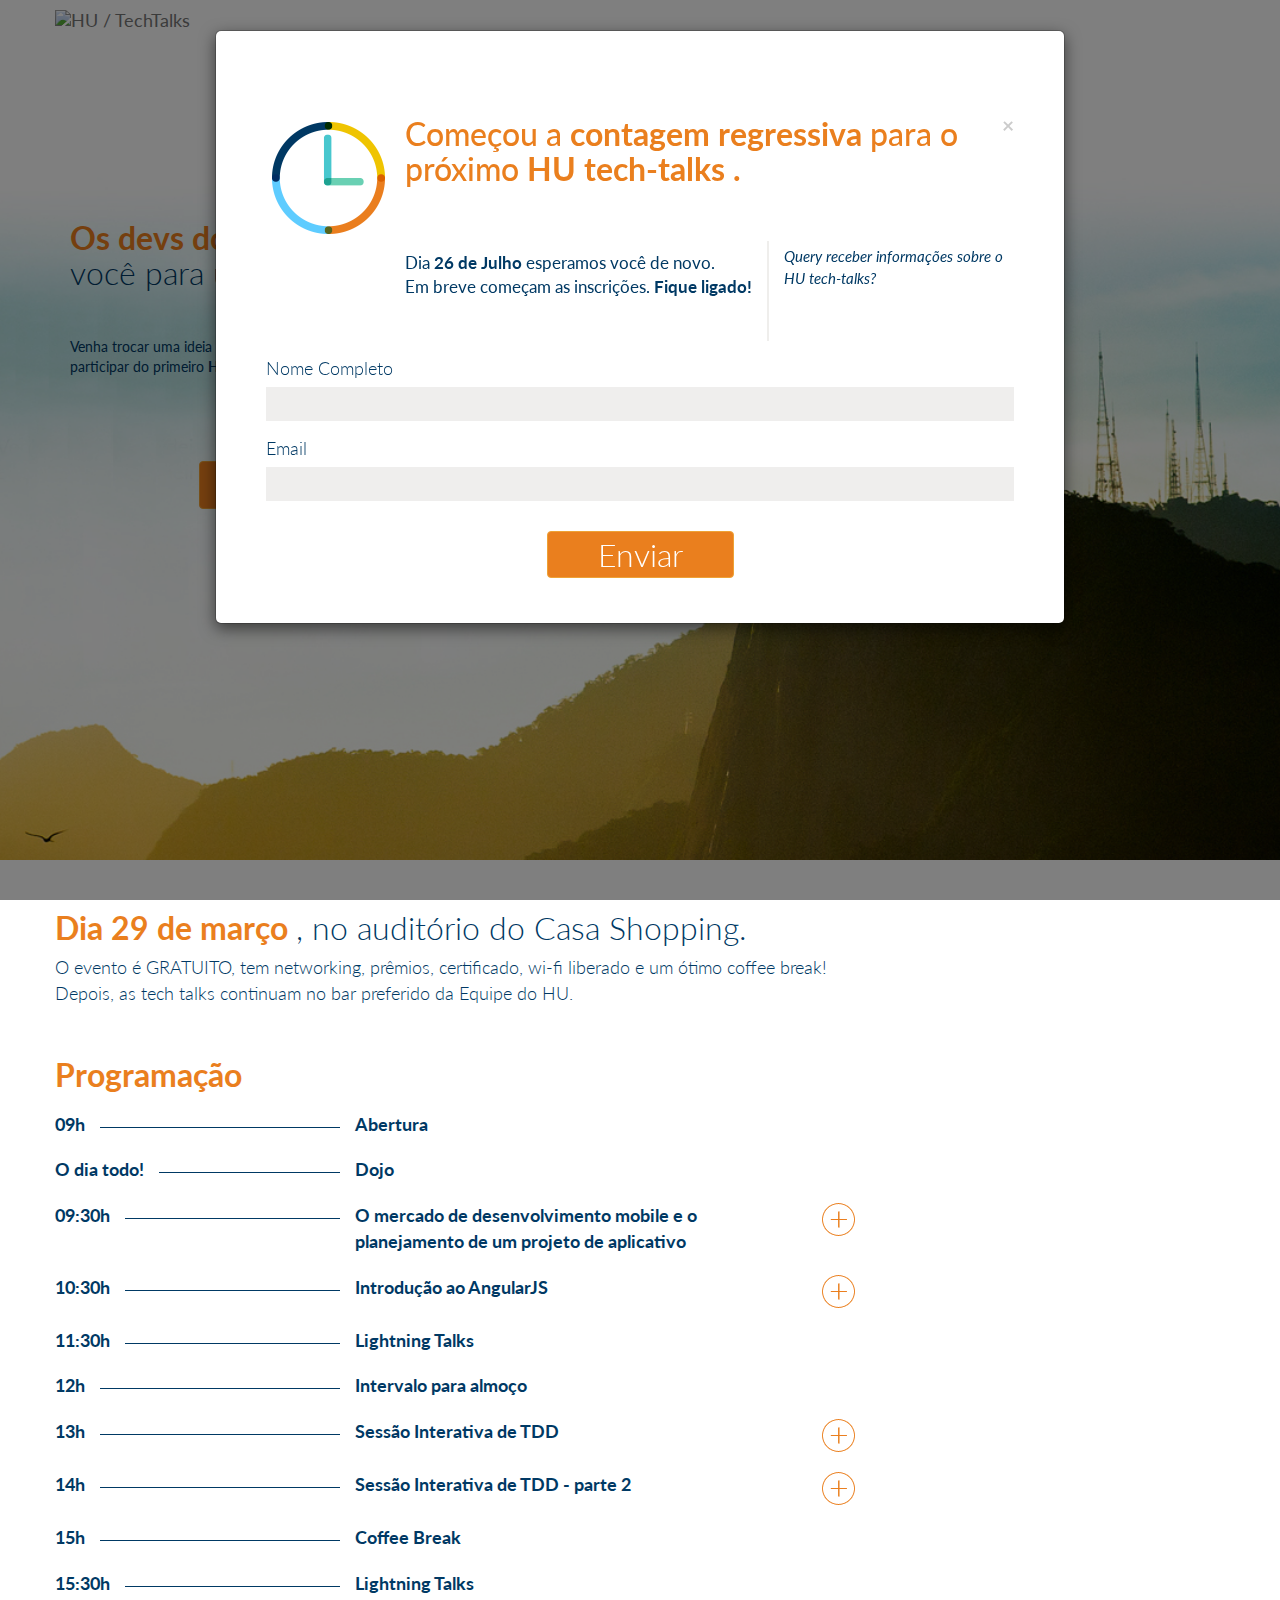
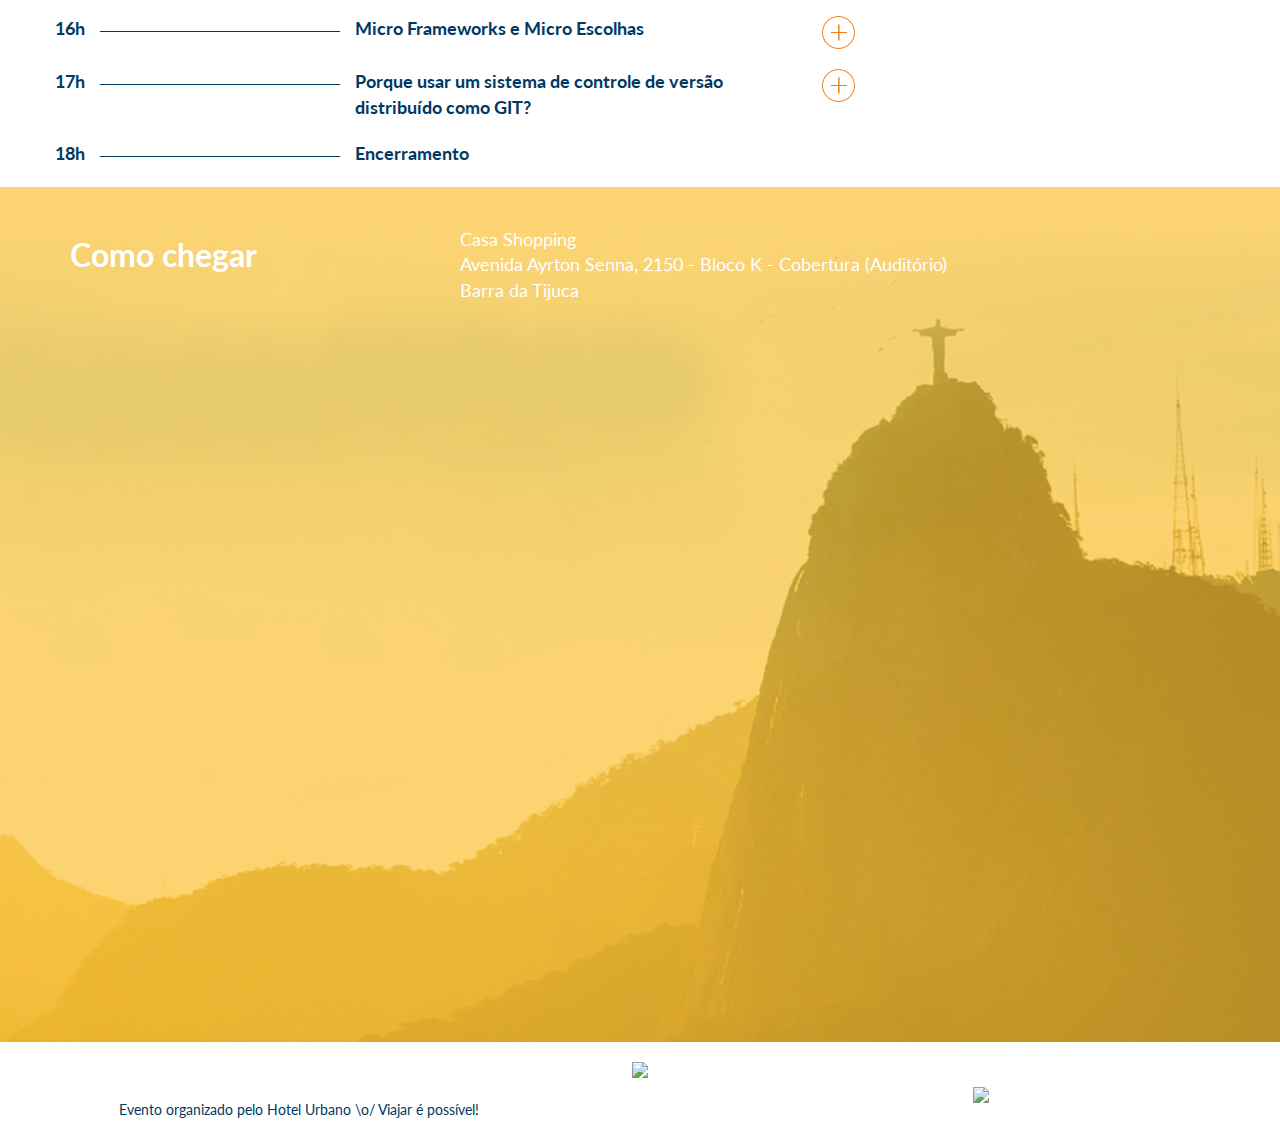
==== commit a2f41ca0: "SUS-61 - Alterações LigthBox" ====
--- a/index.html
+++ b/index.html
@@ -3,9 +3,10 @@
     <meta charset="utf-8">
     <meta http-equiv="X-UA-Compatible" content="IE=edge">
     <meta name="viewport" content="width=device-width, initial-scale=1">
-    <meta name="description" content="">
+    <meta name="description" content="Venha trocar uma ideia com os devs do Hotel Urbano e com os palestrantes convidados, fazer networking e participar do primeiro HU / Tech-Talks - Um dia que vai dar o que falar!">
+    <meta property="og:description" content="Venha trocar uma ideia com os devs do Hotel Urbano e com os palestrantes convidados, fazer networking e participar do primeiro HU / Tech-Talks - Um dia que vai dar o que falar!" />
     <meta name="author" content="">
-    <link rel="shortcut icon" href="../../assets/ico/favicon.ico">
+    <link rel="shortcut icon" href="favicon.ico">
 
     <title>HU Tech Talk 2014</title>
 
@@ -23,7 +24,7 @@
     <![endif]-->
   </head>
 
-  <body>
+  <body onload="$('#onLoadModal').modal('show')">
     <!-- Fixed navbar -->
     <div class="navbar navbar-default navbar-fixed-top" role="navigation">
       <div class="container">
@@ -43,6 +44,7 @@
             <li><a href="#evento" id="linkEvento">Evento</a></li>
             <li><a href="#mapa" id="linkMapa">Mapa</a></li>
             <li><a href="#inscricao" data-toggle="modal" data-target="#registerModal">Inscrição</a></li>
+            <li><a href="#contato" data-toggle="modal" data-target="#registerModalContato">Contato</a></li>
             
           </ul>
           <ul class="nav navbar-nav navbar-right">
@@ -77,7 +79,7 @@
 		  <a class="text-warning"><strong>Dia 29 de março</strong></a>
 		  <span class="light">, no auditório do Casa Shopping.</span>
 		</h2>
-		<p class="light font18">O evento é GRATUITO, tem networking, prêmios, certificado, wi-fi liberado e um ótimo coffe break!<br />
+		<p class="light font18">O evento é GRATUITO, tem networking, prêmios, certificado, wi-fi liberado e um ótimo coffee break!<br />
 		Depois, as tech talks continuam no bar preferido da Equipe do HU.
 		</p>
 	  </div>
@@ -170,7 +172,7 @@
 							<div class="col-xs-12 light">
 								Veja nesta palestra como o AngularJS pode ajudar a melhorar a 
 								experiência num site e como este framework mvc facilita a 
-								utilização de ajaz e templates em javascript. Let´s Talk!
+								utilização de ajax e templates em javascript. Let´s Talk!
 							</div>
 						</div>
 						<div class="row">
@@ -313,7 +315,7 @@
 			<div class="col-xs-8">
 				<div class="row">
 					<div class="col-xs-7">
-						<strong>Coffe Break</strong>
+						<strong>Coffee Break</strong>
 					</div>
 				</div>
 			</div>
@@ -429,6 +431,7 @@
 
 
 	<iframe name="hidden_iframe" id="hidden_iframe" style="display:none;" onload="try{if(submitted){$('#registerModal').modal('hide');$('#successModal').modal('show');}}catch(e){}"></iframe>
+	<iframe name="hidden_iframe_contato" id="hidden_iframe_contato" style="display:none;" onload="try{if(submitted){$('#registerModalContato').modal('hide');$('#successModalContato').modal('show');}}catch(e){}"></iframe>
 	
 	<div class="bs-component" id="mapa">
 		<div class="fundo">
@@ -471,138 +474,38 @@
 	</div>
 
       <div class="modal fade" id="registerModal">
-        <div class="modal-dialog" style="width: 850px;">
+        <div class="modal-dialog">
           <div class="modal-content">
             <div class="modal-header">
-              <button type="button" class="close" data-dismiss="modal" aria-hidden="true">×</button>
+              <button type="button" class="close visible-lg" data-dismiss="modal" aria-hidden="true">×</button>
+              <button type="button" class="close hidden-lg" data-dismiss="modal" aria-hidden="true">×</button>
               <h1 class="modal-title"><strong>Inscrição</strong></h1>
-			  <p class="font18">O Evento oferece 100 vagas na plateia. Aproveite que você está aqui e inscreva-se!</p>
+			  <p class="font18">As vagas do Evento foram preenchidas, mas guardaremos um lugar na fila de espera para você. Inscreva-se!</p>
             </div>
             <div class="modal-body">
-              <!--<form action="https://docs.google.com/a/hotelurbano.com.br/forms/d/1MlVxL204Yoww86fU0JjKfYPZyuQ_GCkf3OlOl9XLlTQ/formResponse" method="POST" id="ss-form" target="hidden_iframe" onsubmit="submitted=true;" class="" >-->
 		<form action="http://ec2-54-232-203-172.sa-east-1.compute.amazonaws.com/techtalks.php" target="hidden_iframe" id="ss-form" onsubmit="submitted=true;" method="post">
 
                 <div class="row">
                   <div class="col-xs-12 form-group">
-					<label class="col-md-3">Nome Completo</label>
-                    <input type="text" name="nome" value="" class="form-control col-md-9" id="entry_1721024040" dir="auto" title="" />
+					<label class="col-md-3" for="nome">Nome Completo</label>
+                    <input type="text" name="nome" value="" class="form-control col-md-9" id="nome" dir="auto" title="" />
                     <span class="form-control-feedback"></span>
                   </div>
                 </div>
-				
-                      <!--				
-				<div class="row">
-					<ul class="profissao col-xs-4 form-group">
-						<li class="qualProfissao estudante">
-							<input type="radio" name="entry.93769113" value="Estudante" id="group_93769113_1" role="checkbox" class="ss-q-checkbox">
-							<label><span>Estudante</span></label>
-						</li>
-						<li class="qualProfissao profissional">
-							<input type="radio" name="entry.93769113" value="Profissional" id="group_93769113_2" role="checkbox" class="ss-q-checkbox">
-							<label><span>Profissional</span></label>
-						</li>
-					</ul>
-				
-				
-
-					  <div class="col-xs-2 form-group">
-                        <label class="estud-prof">
-                          <input type="radio" name="entry.93769113" value="Estudante" id="group_93769113_1" role="checkbox" class="ss-q-checkbox">
-                          Estudante
-                        </label>
-                      </div>
-                      <div class="col-xs-10 form-group">
-                        <label>
-                          <input type="radio" name="entry.93769113" value="Profissional" id="group_93769113_2" role="checkbox" class="ss-q-checkbox">
-                          Profissional
-                        </label>
-                      </div>
-                </div>
-				<div class="row">
-                    <div class="col-xs-6 form-group">
-					  <label class="col-md-1">RG</label>
-                      <input type="text" name="entry.184509898" value="" class="form-control col-md-11 radioButton" id="entry_184509898" dir="auto" title="" />
-                    </div>
-                    <div class="col-xs-6 form-group">
-					  <label class="col-md-6">Data de Nascimento</label>
-                      <input type="text" name="entry.950994615" value="" class="form-control col-md-6 radioButton" id="entry_950994615" dir="auto" title="" />
-                    </div>
-                </div>->
--->
+
                 <div class="row">
                   <div class="col-xs-12 form-group">
-					<label class="col-md-1">Email</label>
-                    <input type="text" name="email" value="" class="form-control col-md-11" id="entry_1601584164" dir="auto" title="" />
+					<label class="col-md-1" for="email">Email</label>
+                    <input type="text" name="email" value="" class="form-control col-md-11" id="email" dir="auto" title="" />
                     <span class="form-control-feedback"></span>
                   </div>
                 </div>
-
-                <!--<div class="row">
-                  <div class="col-xs-12 form-group">
-				    <label class="col-md-4">Empresa onde estuda / trabalha</label>
-                    <input type="text" name="entry.1141575499" value="" class="form-control col-md-8" id="entry_1141575499" dir="auto" title="" />
-                  </div>
-                </div>
-
-                <div class="row">
-                  <div class="col-xs-8 form-group">
-					<label class="col-md-2">Cidade</label>
-                    <select name="entry.198719820" class="cidade form-control col-md-10" id="entry_198719820" dir="auto" title="">
-						<option value="4499">Belém</option>
-						<option value="2700">Belo Horizonte</option>
-						<option value="4070">Bonito</option>
-						<option value="1724">Brasilia</option>
-						<option value="8781">Campinas</option>
-						<option value="4079">Campo Grande</option>
-						<option value="4282">Cuiabá</option>
-						<option value="5915">Curitiba</option>
-						<option value="8213">Florianópolis</option>
-						<option value="1320">Fortaleza</option>
-						<option value="2120">Goiânia</option>
-						<option value="4895">João Pessoa</option>
-						<option value="107">Maceió</option>
-						<option value="240">Manaus</option>
-						<option value="7039">Natal</option>
-						<option value="9653">Palmas</option>
-						<option value="7777">Porto Alegre</option>
-						<option value="7170">Porto Velho</option>
-						<option value="5333">Recife</option>
-						<option value="16">Rio Branco</option>
-						<option value="6861">Rio de Janeiro</option>
-						<option value="981">Salvador</option>
-						<option value="2533">Sao Luis</option>
-						<option value="9422">São Paulo</option>
-					</select>
-                  </div>
-                  <div class="col-xs-4 form-group">
-					<label class="col-md-3">Estado</label>
-                    <select name="entry.822721718" class="estado form-control valid col-md-9" id="entry_822721718" dir="auto" title="">
-						<option>AC</option>
-						<option>AL</option>
-						<option>AP</option>
-						<option>AM</option>
-						<option>BA</option>
-						
-						<option>CE</option>
-						<option>DF</option>
-						<option>ES</option>
-						<option>GO</option>
-						<option>MA</option>
-						
-						<option>MT</option>
-						<option>MS</option>
-						<option>MG</option>
-						<option>PA</option>
-						<option>PB</option>
-					</select>
-                  </div>
-                </div>-->
 
                 <div class="row">
                   <div class="col-xs-12">
                   <div class="form-group">
-					<label class="col-md-3">Telefone para contato</label>
-                    <input type="text" name="telefone" value="" class="form-control col-md-9" id="entry_534361666" dir="auto"  title="" />
+					<label class="col-md-3" for="telefone">Telefone para contato</label>
+                    <input type="text" name="telefone" value="" class="form-control col-md-9" id="telefone" dir="auto"  title="" />
                   </div>
                   </div>
                 </div>                  
@@ -623,6 +526,158 @@
             <div class="modal-footer">
 				<p class="text-center">
 					<button type="button" class="btn btn-warning light" onclick="submitForm();">Inscreva-se já!</button>
+				</p>
+            </div>
+          </div>
+        </div>
+      </div>
+      
+      
+      <!--  Modificações -->
+      
+      	<div class="modal fade" id="onLoadModal">
+        <div class="modal-dialog">
+          <div class="modal-content">
+            <div class="modal-header">
+              <button class="close visible-lg" aria-hidden="true" data-dismiss="modal" type="button">×</button>
+		           		<div>
+			           		<img src="images/icone-relogio.png" style="float:left; margin:0 1em 1em 0">
+		           		</div>
+		           		<span class="text-warning">
+		           			<h1>
+		           				Começou a <strong>contagem regressiva</strong> para o próximo <strong>HU tech-talks	.</strong>
+		           			</h1>
+			  			</span>
+            </div>
+            <div class="modal-body">
+            <div>
+	            <div style="float: left; font-size: 17px;">
+	            	<br>
+	            	Dia <strong>26 de Julho</strong> esperamos você de novo. 
+	            	<br>
+	            	Em breve começam as inscrições. <strong>Fique ligado!</strong>
+	            </div>
+	            <div class="vertical-line"></div>
+	            <br/>
+            	<div style="font-size: 15px; font-style: italic;">
+            		Query receber informações sobre o HU tech-talks?
+            	</div>
+            </div>
+
+			<div class="row">
+				<div class="col-xs-12 form-group">
+					<label class="col-md-3" for="onLoadModalNomeCompleto">Nome Completo</label> <input
+						id="onLoadModalNomeCompleto" class="form-control col-md-9" type="text" title=""
+						dir="auto" value="" name="onLoadModalNomeCompleto"> <span
+						class="form-control-feedback"></span>
+				</div>
+			</div>
+
+			<div class="row">
+				<div class="col-xs-12 form-group">
+					<label class="col-md-1" for="onLoadModalEmail">Email</label> <input
+						id="onLoadModalEmail" class="form-control col-md-11" type="text" title=""
+						dir="auto" value="" name="onLoadModalEmail"> <span
+						class="form-control-feedback"></span>
+				</div>
+			</div>
+
+		    </div>
+            <div class="modal-footer">
+				<p class="text-center">
+				<button class="btn btn-warning light" onclick="submitForm();" type="button">Enviar</button>
+				</p>
+            </div>
+          </div>
+        </div>
+      </div>
+      
+   	  <!-- Modificacoes -->   
+      
+	<div class="modal fade" tabindex="-1" role="dialog" aria-hidden="true" id="successModalContato">
+	  <div class="modal-dialog">
+		<div class="modal-content">
+
+		  
+		  <div class="modal-body">
+			<h3>Contado registrado com sucesso.</h3>
+			<div class="row">
+				<div class="col-xs-12">
+					Aguarde que retornaremos o contato
+				</div>
+			</div>
+		  </div>
+		  </div>
+		  <div class="modal-footer">
+			<button type="button" onclick="clearForm();" class="btn btn-success" data-dismiss="modal">OK</button>
+		  </div>
+		</div>
+	  </div>
+	</div>
+
+      <div class="modal fade" id="registerModalContato">
+        <div class="modal-dialog">
+          <div class="modal-content">
+            <div class="modal-header">
+              <button type="button" class="close visible-lg" data-dismiss="modal" aria-hidden="true">×</button>
+              <button type="button" class="close hidden-lg" data-dismiss="modal" aria-hidden="true">×</button>
+              <h1 class="modal-title"><strong>Contato</strong></h1>
+			  <p class="font18">Registre aqui as suas dúvidas</p>
+            </div>
+            <div class="modal-body">
+              <!--<form action="https://docs.google.com/a/hotelurbano.com.br/forms/d/1MlVxL204Yoww86fU0JjKfYPZyuQ_GCkf3OlOl9XLlTQ/formResponse" method="POST" id="ss-form" target="hidden_iframe" onsubmit="submitted=true;" class="" >-->
+		<form action="http://ec2-54-232-203-172.sa-east-1.compute.amazonaws.com/techtalks-contato.php" target="hidden_iframe_contato" id="ss-form_contato" onsubmit="submitted=true;" method="post">
+
+                <div class="row">
+                  <div class="col-xs-12 form-group">
+					<label class="col-md-3" for="contato-nome">Nome Completo</label>
+                    <input type="text" name="nome" value="" class="form-control col-md-9" id="contato-nome" dir="auto" title="" placeholder="Nome completo" />
+                    <span class="form-control-feedback"></span>
+                  </div>
+                </div>
+
+                <div class="row">
+                  <div class="col-xs-12 form-group">
+					<label class="col-md-1" for="contato-email">Email</label>
+                    <input type="text" name="email" value="" class="form-control col-md-11" id="contato-email" dir="auto" placeholder="email" />
+                    <span class="form-control-feedback"></span>
+                  </div>
+                </div>
+
+                <div class="row">
+                  <div class="col-xs-12 form-group">
+                  <div class="form-group">
+					<label class="col-md-3" for="contato-telefone">Telefone para contato</label>
+                    <input type="text" name="telefone" value="" class="form-control col-md-9" id="contato-telefone" dir="auto" placeholder="(xx) xxxx-xxxx" />
+                  </div>
+                  </div>
+                </div>
+
+                <div class="row">
+                  <div class="col-xs-12">
+                  <div class="form-group">
+					<label class="col-md-3" for="contato-descricao">Descrição</label>
+                    <textarea name="descricao" value="" class="form-control col-md-12" id="contato-descricao" dir="auto"  title="" /></textarea>
+                  </div>
+                  </div>
+                </div>
+
+                  
+                <input type="hidden" name="draftResponse" value="[,,&quot;2853297978061666199&quot;]" />
+                <input type="hidden" name="pageHistory" value="0" />
+                <input type="hidden" name="fromEmail" value="false" />
+
+                <input type="hidden" name="fbzx" value="2853297978061666199" />
+                <input type="submit" name="submit" value="Enviar" id="ss-submit-contato" style="display:none;" />
+
+            </form>
+
+
+
+            </div>
+            <div class="modal-footer">
+				<p class="text-center">
+					<button type="button" class="btn btn-warning light" onclick="submitFormContato();">Registre seu contato!</button>
 				</p>
             </div>
           </div>
@@ -663,9 +718,6 @@
         $('#entry_950994615').mask('99/99/9999');
       }
 
-      var nameInput = $("#entry_1721024040");
-      var emailInput = $("#entry_1601584164");
-
       var clearFormItem = function(input){
         var parent = input.parent();
         var spanMessage = parent.find("span")
@@ -728,14 +780,14 @@
       var validateForm = function(){
         var valid = true;
  
-        if (!isRequiredFieldValid(nameInput)){
+        if (!isRequiredFieldValid($('#nome'))){
           valid = false;
         }
 
-        if (!isRequiredFieldValid(emailInput)){
+        if (!isRequiredFieldValid($('#email'))){
           valid = false;
         }else{
-          if (!validateEmailField(emailInput)){
+          if (!validateEmailField($('#email'))){
             valid = false;
           }
         }
@@ -743,9 +795,33 @@
         return valid;
       }
 
+      var validateFormContato = function(){
+        var valid = true;
+ 
+        if (!isRequiredFieldValid($('#contato-nome'))){
+          valid = false;
+        }
+
+        if (!isRequiredFieldValid($('#contato-email'))){
+          valid = false;
+        }else{
+          if (!validateEmailField($('#contato-email'))){
+            valid = false;
+          }
+        }
+        
+        return valid;
+      }
+
       var submitForm = function(){
         if (validateForm()){
           $('#ss-submit').click();
+        }
+      }
+
+      var submitFormContato = function(){
+        if (validateFormContato()){
+          $('#ss-submit-contato').click();
         }
       }
 
@@ -760,8 +836,15 @@
       js.src = "http://connect.facebook.net/pt_BR/all.js#xfbml=1";
       fjs.parentNode.insertBefore(js, fjs);
     }(document, 'script', 'facebook-jssdk'));</script>
-
-    <script type="text/javascript" src="https://docs.google.com/static/forms/client/js/4022864555-formviewer_prd__pt_br.js"></script>
-
+<script>
+  (function(i,s,o,g,r,a,m){i['GoogleAnalyticsObject']=r;i[r]=i[r]||function(){
+  (i[r].q=i[r].q||[]).push(arguments)},i[r].l=1*new Date();a=s.createElement(o),
+  m=s.getElementsByTagName(o)[0];a.async=1;a.src=g;m.parentNode.insertBefore(a,m)
+  })(window,document,'script','//www.google-analytics.com/analytics.js','ga');
+
+  ga('create', 'UA-48990659-1', 'hotelurbano.com');
+  ga('send', 'pageview');
+
+</script>
   </body>
 </html>
--- a/css/techtalk-theme.css
+++ b/css/techtalk-theme.css
@@ -5,17 +5,23 @@
 * Authors:
 *           Vitor Mattos
 *           Luiz Eduardo Le Masson
+*           Patricia Evora
 *     
 */
-
-
-
 
 /* Override Facebook LikeButton */
 .fb-like {
   padding: 14px;
 }
 
+div.vertical-line{
+ background-color:#EFEEEC;
+ width: 2px;
+ height: 100px;
+ float: left;
+ margin:15px;
+}
+
 .pagination-centered {
   text-align: center;
 }
@@ -28,6 +34,7 @@
 #sobre {
   height:860px;
   background: url("../images/fundo.jpg") no-repeat center 170px;
+  background-size: cover;
 }
 
 .bs-component li div:first-child {
@@ -61,21 +68,6 @@
 .cus-open{ background-position: 0 -93px; width: 33px; height: 33px; cursor: pointer;} 
 .cus-linkedin{ background-position: 0 -128px; width: 33px; height: 31px; }
 
-.google-maps {
-       position: relative;
-       padding-bottom: 75%; /*This is the aspect ratio*/
-       height: 0;
-       overflow: hidden;
-	   margin: 144px 0 50px 0;
-   }
-   .google-maps iframe {
-       position: absolute;
-       top: 0;
-       left: 0;
-       width: 100% !important;
-       height: 100% !important;
-   }
-
 /* PAT */
 .container{padding: 0;}
 .light{font-weight: 300;}
@@ -91,36 +83,128 @@
 	
 .btn-warning{font-size:32px;background-color:#EA7F1E;padding:0 50px;}
 
-#sobre .container .row-fluid{z-index:10;position: absolute;top: 170;width:580px;height:415px}
+#sobre .container .row-fluid{z-index:10;position: absolute;top: 170;height:415px}
 #sobre .container .row-fluid p{padding: 37px 0;}
 
 /* CONTENT */
 .font18, .row{font-size: 18px;}
 .text-warning, a.text-warning:hover{color: #ea7f1e;}
 h1, h2{font-size: 32px; margin-top: 50px;}
-.linha{border-bottom: 1px solid #003964; width: 100%; float: left; position: absolute; top: 15px;}
-#evento .row{margin: 40px -15px;}
-#evento .row .col-xs-3{overflow: hidden;}
-#evento .row .col-xs-3 strong{background: #fff; padding-right: 15px; position: relative; float: left; z-index: 1;}
-#evento .row .col-xs-6{max-width: 370px;}
-
-.detail{width: 700px; position: relative;}
-.detail .linha{width: 250px; position: static;}
+.horario .linha{border-bottom: 1px solid #003964; width: 100%; float: left; position: absolute; top: 15px;}
+#programacao>.row{margin: 20px -15px;}
+#programacao>.row .col-xs-3{overflow: hidden;}
+#programacao>.row .col-xs-3 strong{background: #fff; padding-right: 15px; position: relative; float: left; z-index: 1;}
+#programacao>.row .col-xs-6{max-width: 370px;}
+
+.detail{position: relative;}
+.detail .linha{border-bottom: 1px solid #003964;margin-left: 15px;margin-top: 15px;}
 .detail p.palestrante{clear: both; float: left; margin: 15px 10px 15px 0;}
 .detail a{margin: 12px 5px 0; float: left;}
+.detail .col-xs-12 {overflow: none;}
 .col-xs-1 .duas-linhas{margin-top: 12px;} /* quando o título da palestra tiver 2 linhas */
 
-#mapa .fundo{background: #fcc238;}
+#mapa{background: url(../images/fundo.jpg) no-repeat center 150px; background-size: cover;}
+#mapa .fundo{background: rgba(252, 194, 56, 0.7);}
 #mapa h2, #mapa p{color: #fff;}
 #mapa h2{margin-bottom: 20px;}
 #mapa .col-md-8{margin-top: 40px;}
 
+.google-maps {
+	height: auto;
+	max-width: 100%;
+	overflow: hidden;
+	padding-bottom: 56.25%;
+	padding-top: 30px;
+	position: relative;
+	clear:left;
+	margin-bottom: 40px;
+}
+.google-maps iframe {
+	position: absolute;
+	top: 0;
+	left: 0;
+	width: 100%;
+	height: 100%;
+}
+
 /* FOOTER */
 footer{margin: 20px 0;}
-footer .row-fluid .col-md-4.first{margin-top: 38px;}
-footer .row-fluid .col-md-4.last{margin-top: 25px;}
+footer .row-fluid>div.first{margin-top: 38px;}
+footer .row-fluid>div.last{margin-top: 25px;}
 
 /* ANCORAS */
 #sobre{margin-bottom:-150px;}
-#evento{padding-top: 150px;margin-bottom:-150px;}
+#evento{padding-top: 150px; margin-bottom:-150px;}
 #mapa{padding-top: 150px;}
+
+/* LIGHTBOX */
+#registerModal h1{color: #ea7f1e;}
+.modal-header, .modal-body, .modal-footer{padding: 0;}
+.modal-header{border-bottom: none;}
+.modal-header p.font18{margin-top: 20px;}
+.modal-content{padding: 35px 50px; position: relative;}
+
+.modal-content ul.profissao{list-style: none; margin: 0 0 15px 0; padding: 0 15px;}
+.modal-content ul.profissao:after{content: ""; clear: both;}
+.modal-content li.qualProfissao{box-sizing: border-box; float: left; height: 34px; position: relative; width: 34px;}
+.modal-content li.qualProfissao + .qualProfissao{margin-left: 95px;}
+.modal-content li.qualProfissao label{
+  background: #efeeed no-repeat center center;
+  bottom: 0; left: 0; right: 0; top: 0;
+  cursor: pointer;
+  display: block;
+  position: absolute;
+  text-indent: 100%;
+  white-space: nowrap;
+  margin: 0;
+}
+.modal-content li.qualProfissao label span{margin: 3px 0 0 5px; float: left;}
+/*
+.modal-content ul.profissao input:checked + label:after{
+  background: url(../images/opcao-escolhida.png);
+  bottom: -10px;
+  content: "";
+  display: inline-block;
+  height: 20px;
+  position: absolute;
+  right: -10px;
+  width: 20px;
+}
+*/
+
+.modal-dialog {
+    margin: 30px auto;
+    max-width: 850px;
+    width: auto;
+}
+
+.modal-content ul.profissao input:focus + label {outline: 2px dotted #21b4d0;}
+.modal-content ul.profissao input:checked + label {outline: 4px solid #21b4d0;}
+
+.modal-body{margin-top: 40px;}
+.modal-body label{font-weight: 300; float: left; padding: 0;}
+.modal-body input.form-control, .modal-body textarea.form-control{float: left; background: #efeeed; border: none; box-shadow: none; border-radius: 0; font-weight: 300; font-size: 18px;}
+.modal-body select{
+	-moz-appearance: none;
+    background: url(../images/seta-select.png) no-repeat scroll 97% 50% #efeeed;
+    box-shadow: none;
+	border: none;
+	border-radius: 0;
+	cursor: pointer;
+    height: 35px;
+    padding-left: 5px;
+    text-indent: 0.01px;
+    text-overflow: "";
+    width: 60px;
+	font-weight: 300;
+	font-size: 18px;
+}
+.modal-body select.cidade{width: 83%;}
+.modal-body select.estado{width: 75%;}
+.form-control:focus{box-shadow: none;}
+.modal-footer{border-top: none;}
+
+.visible-lg .close{font-weight: 100; font-size: 150px; color: #fff; position: absolute; top: -50px; right: -87px; opacity: 1; text-shadow: none;}
+.hidden-lg .close{font-size: 50px; color: #fff;}
+
+.btn{white-space: normal;}
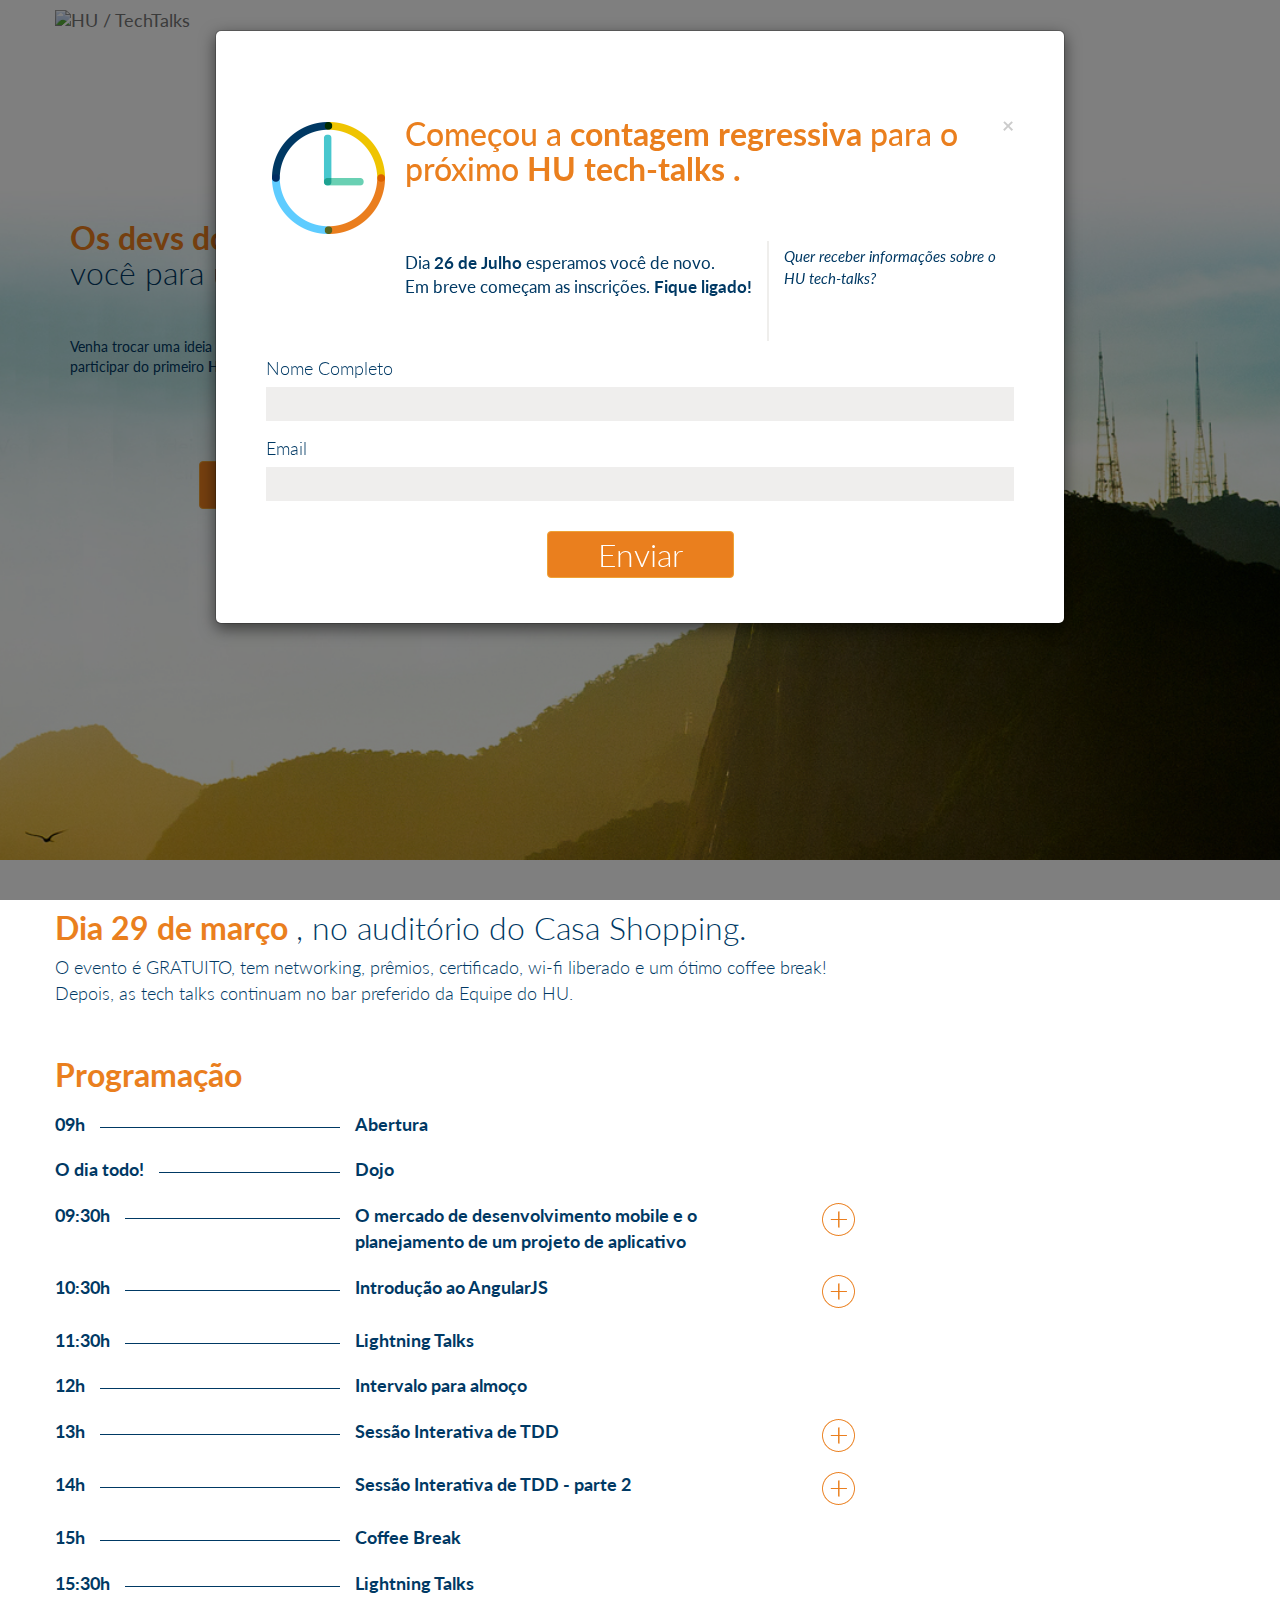
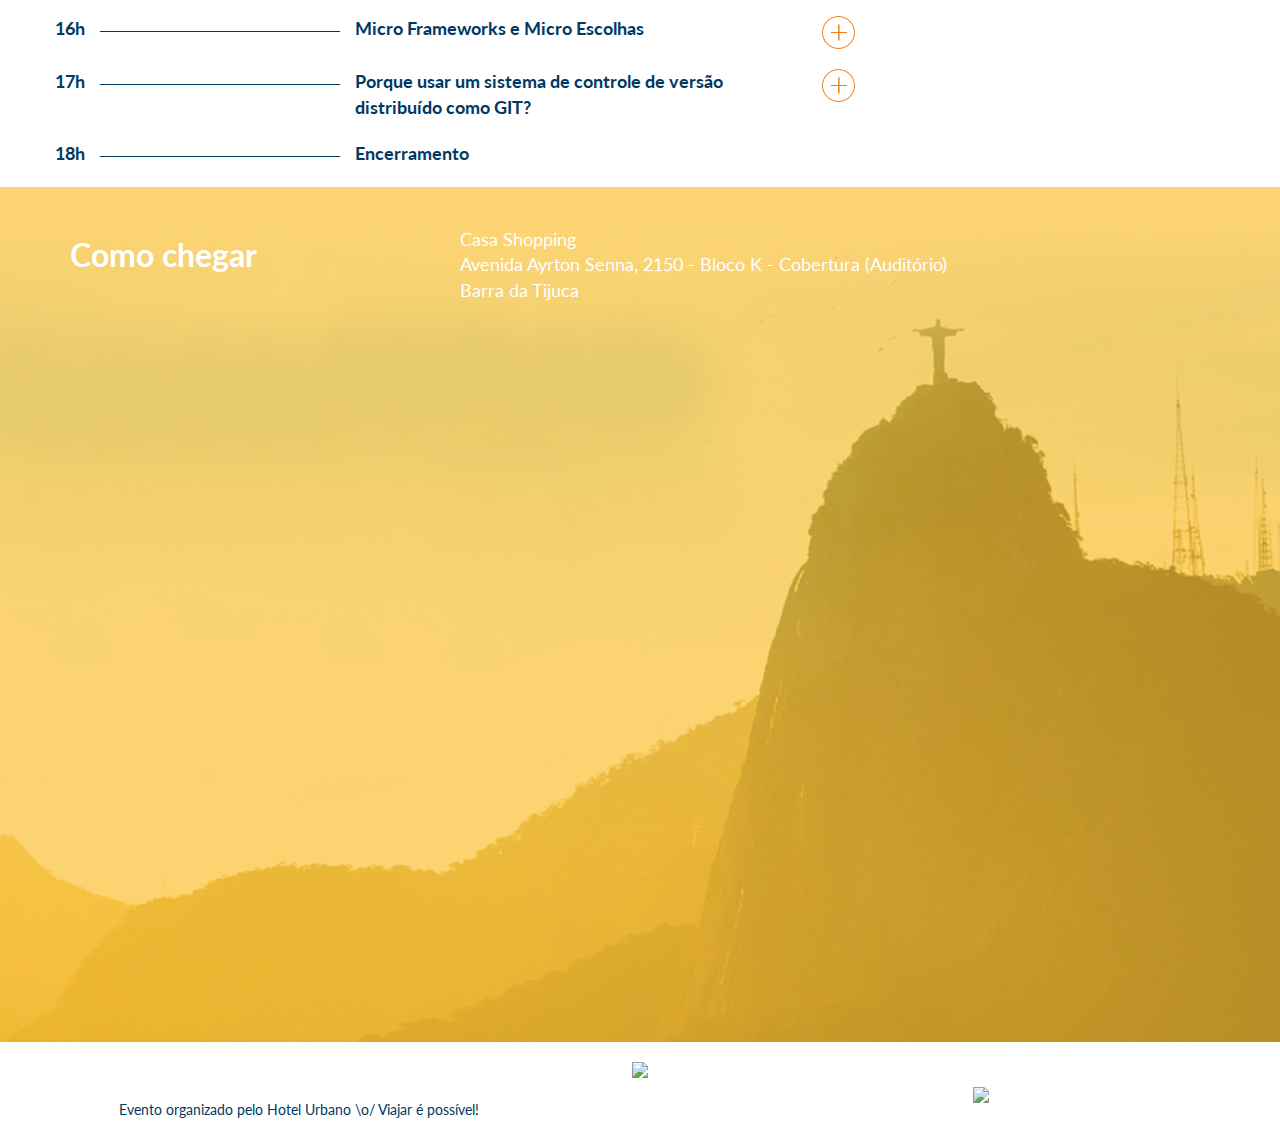
==== commit b911a29d: "Alteração de texto e SpaceBar Dinâmica" ====
--- a/index.html
+++ b/index.html
@@ -532,9 +532,6 @@
         </div>
       </div>
       
-      
-      <!--  Modificações -->
-      
       	<div class="modal fade" id="onLoadModal">
         <div class="modal-dialog">
           <div class="modal-content">
@@ -560,7 +557,7 @@
 	            <div class="vertical-line"></div>
 	            <br/>
             	<div style="font-size: 15px; font-style: italic;">
-            		Query receber informações sobre o HU tech-talks?
+            		Quer receber informações sobre o HU tech-talks?
             	</div>
             </div>
 
--- a/css/techtalk-theme.css
+++ b/css/techtalk-theme.css
@@ -20,6 +20,10 @@
  height: 100px;
  float: left;
  margin:15px;
+}
+
+@media (max-width: 530px) {
+   div.vertical-line{width: 0px;height: 100px;}
 }
 
 .pagination-centered {
